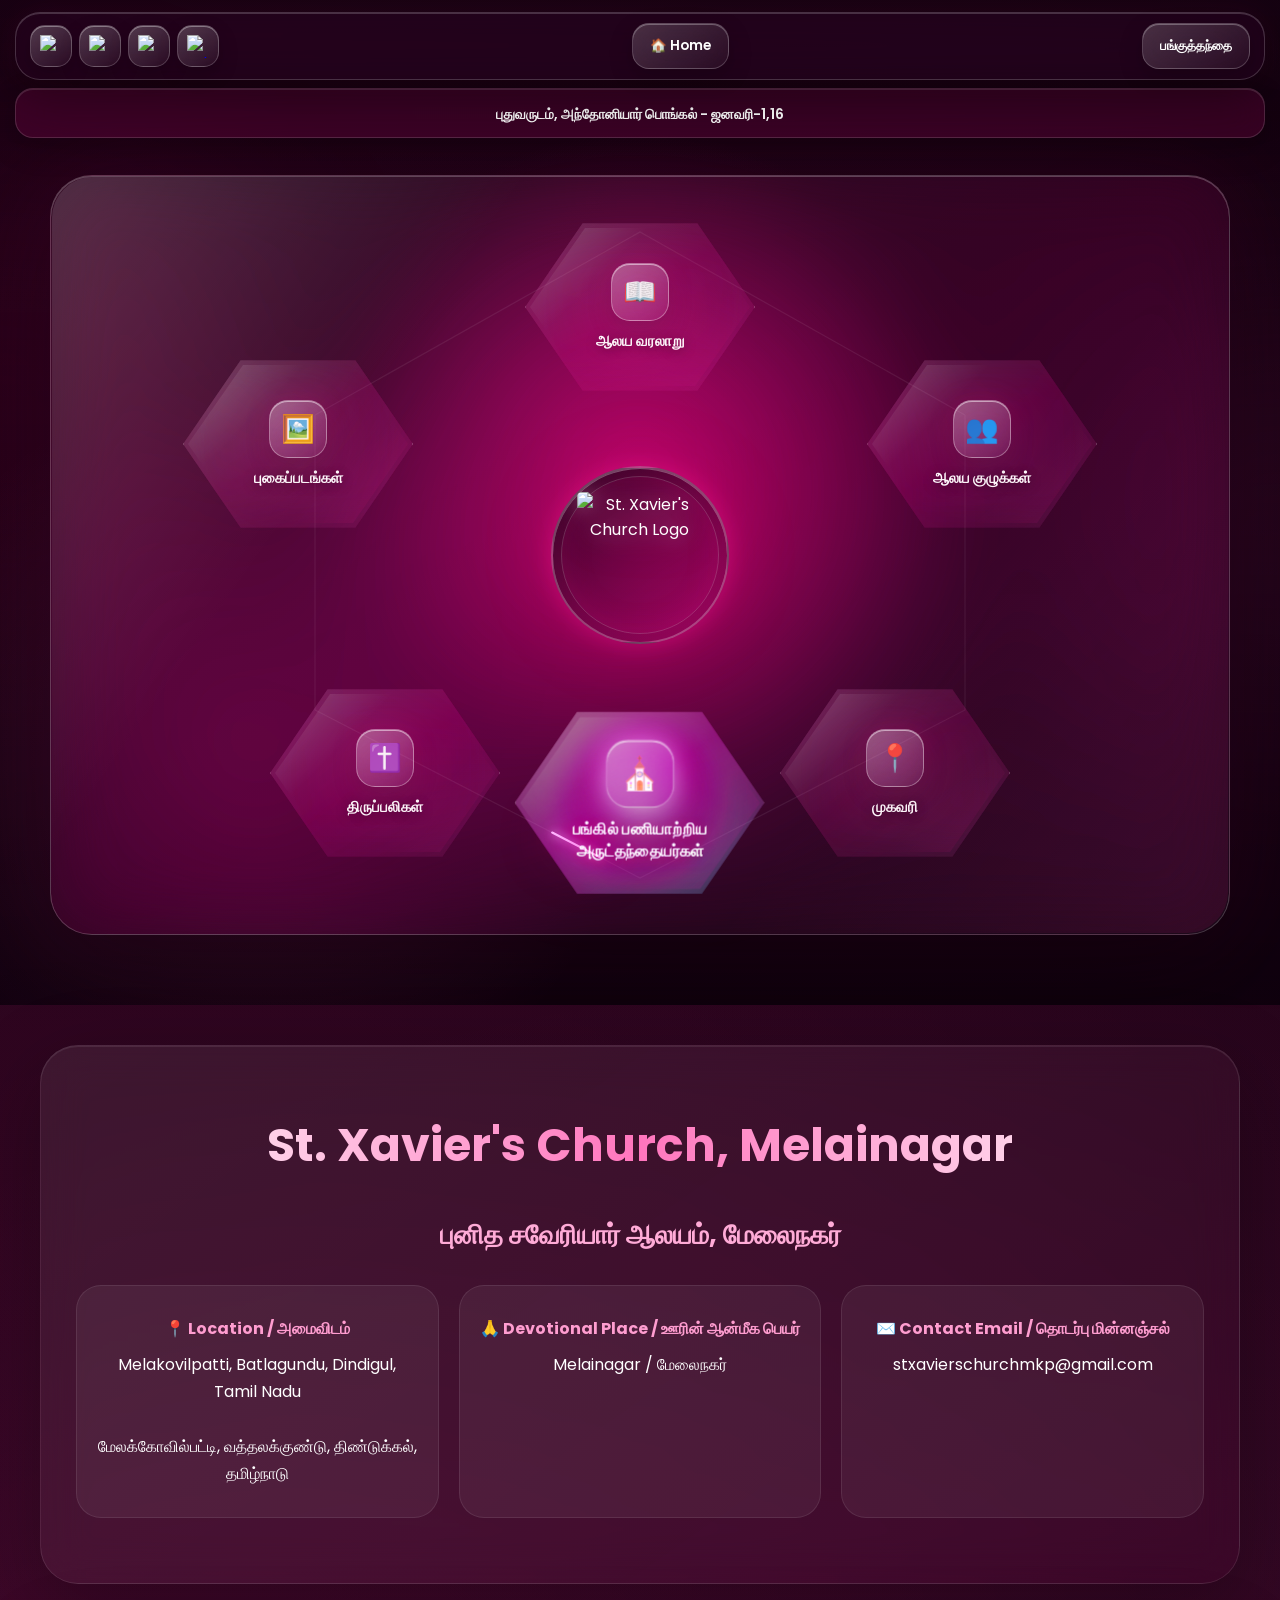
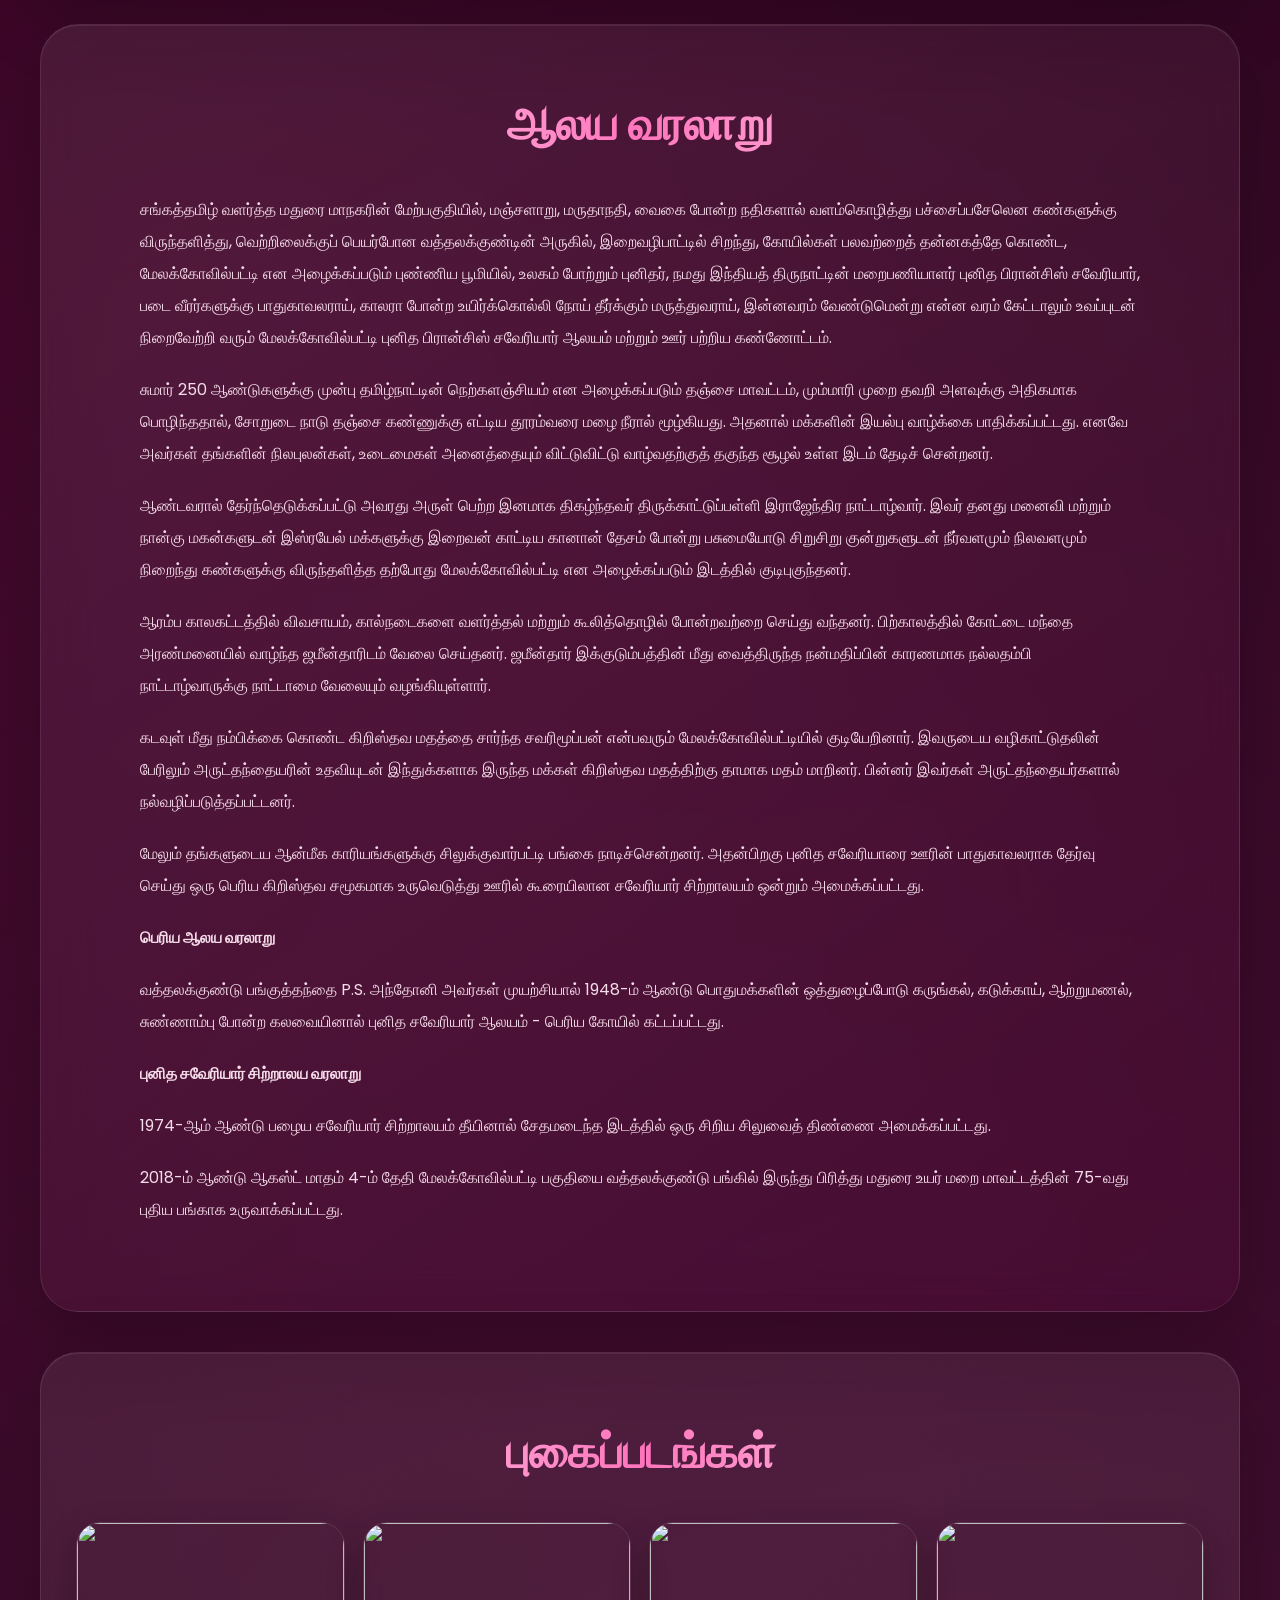
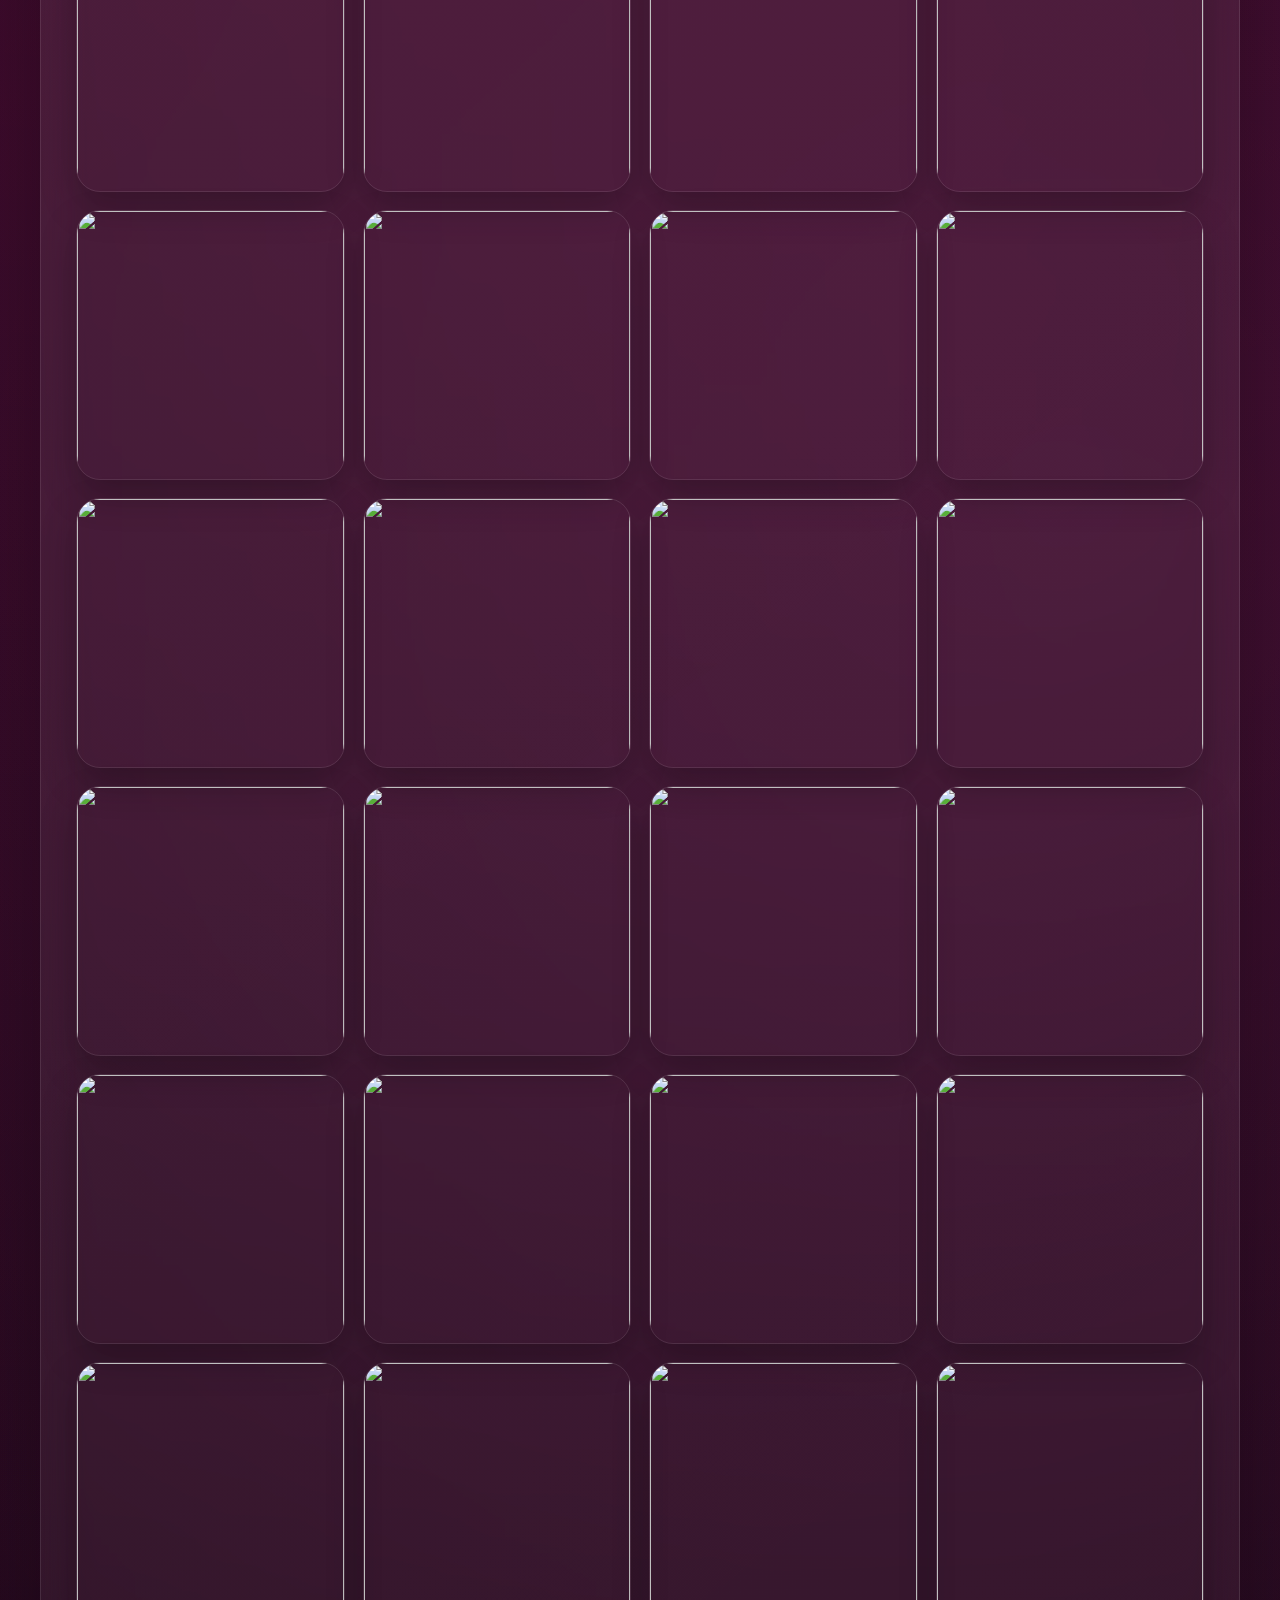
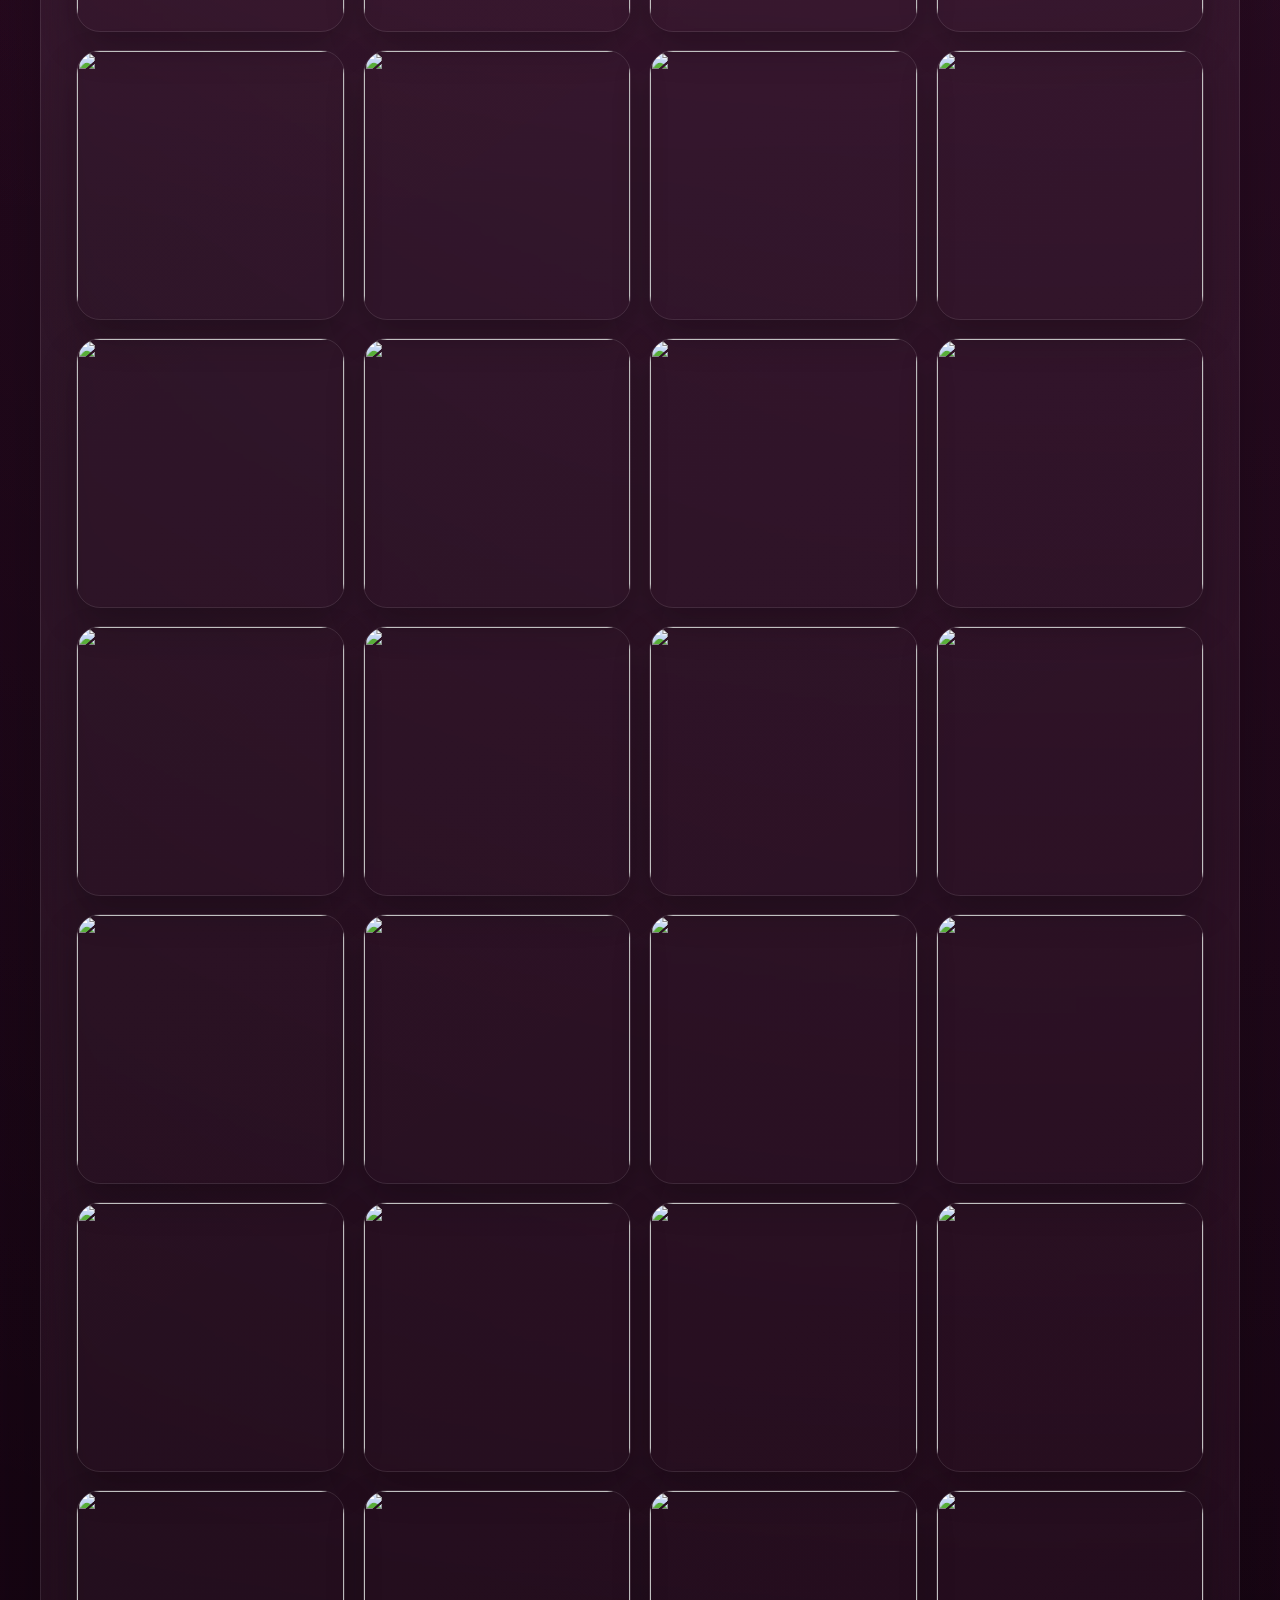
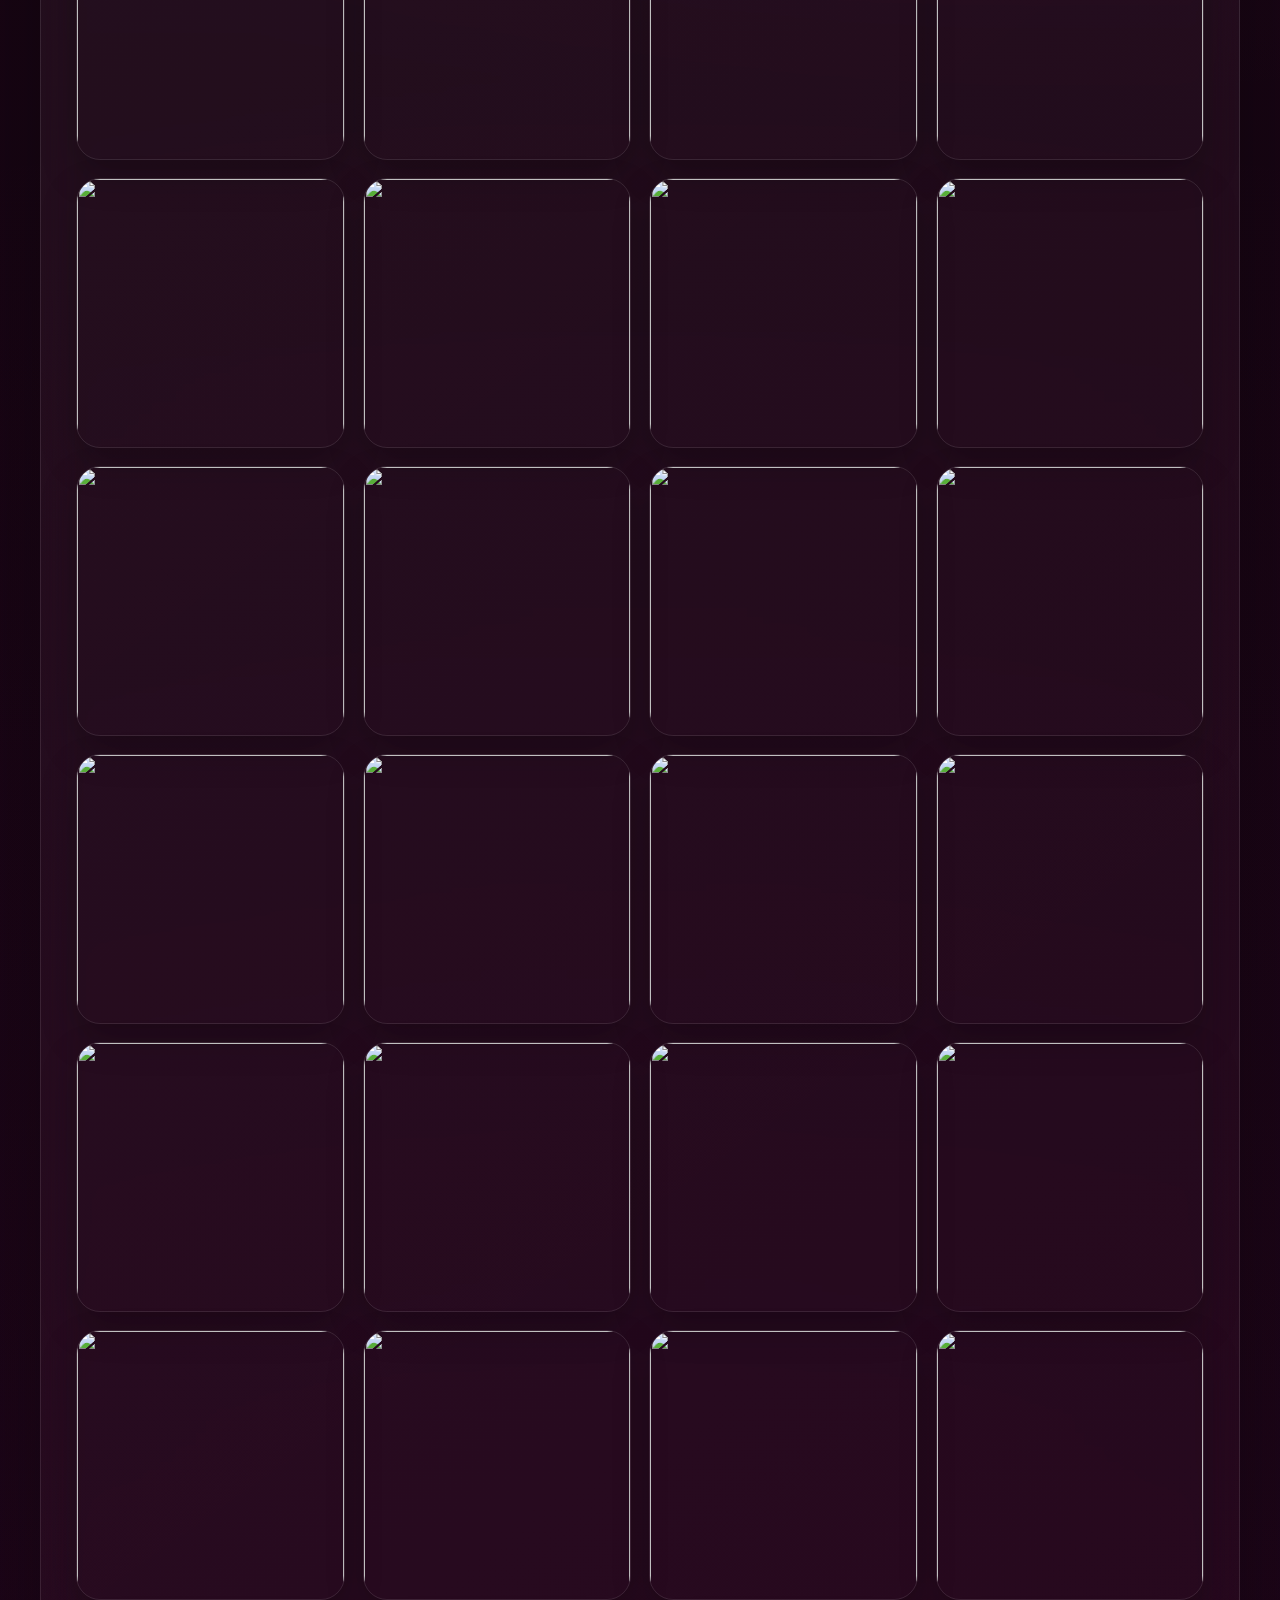
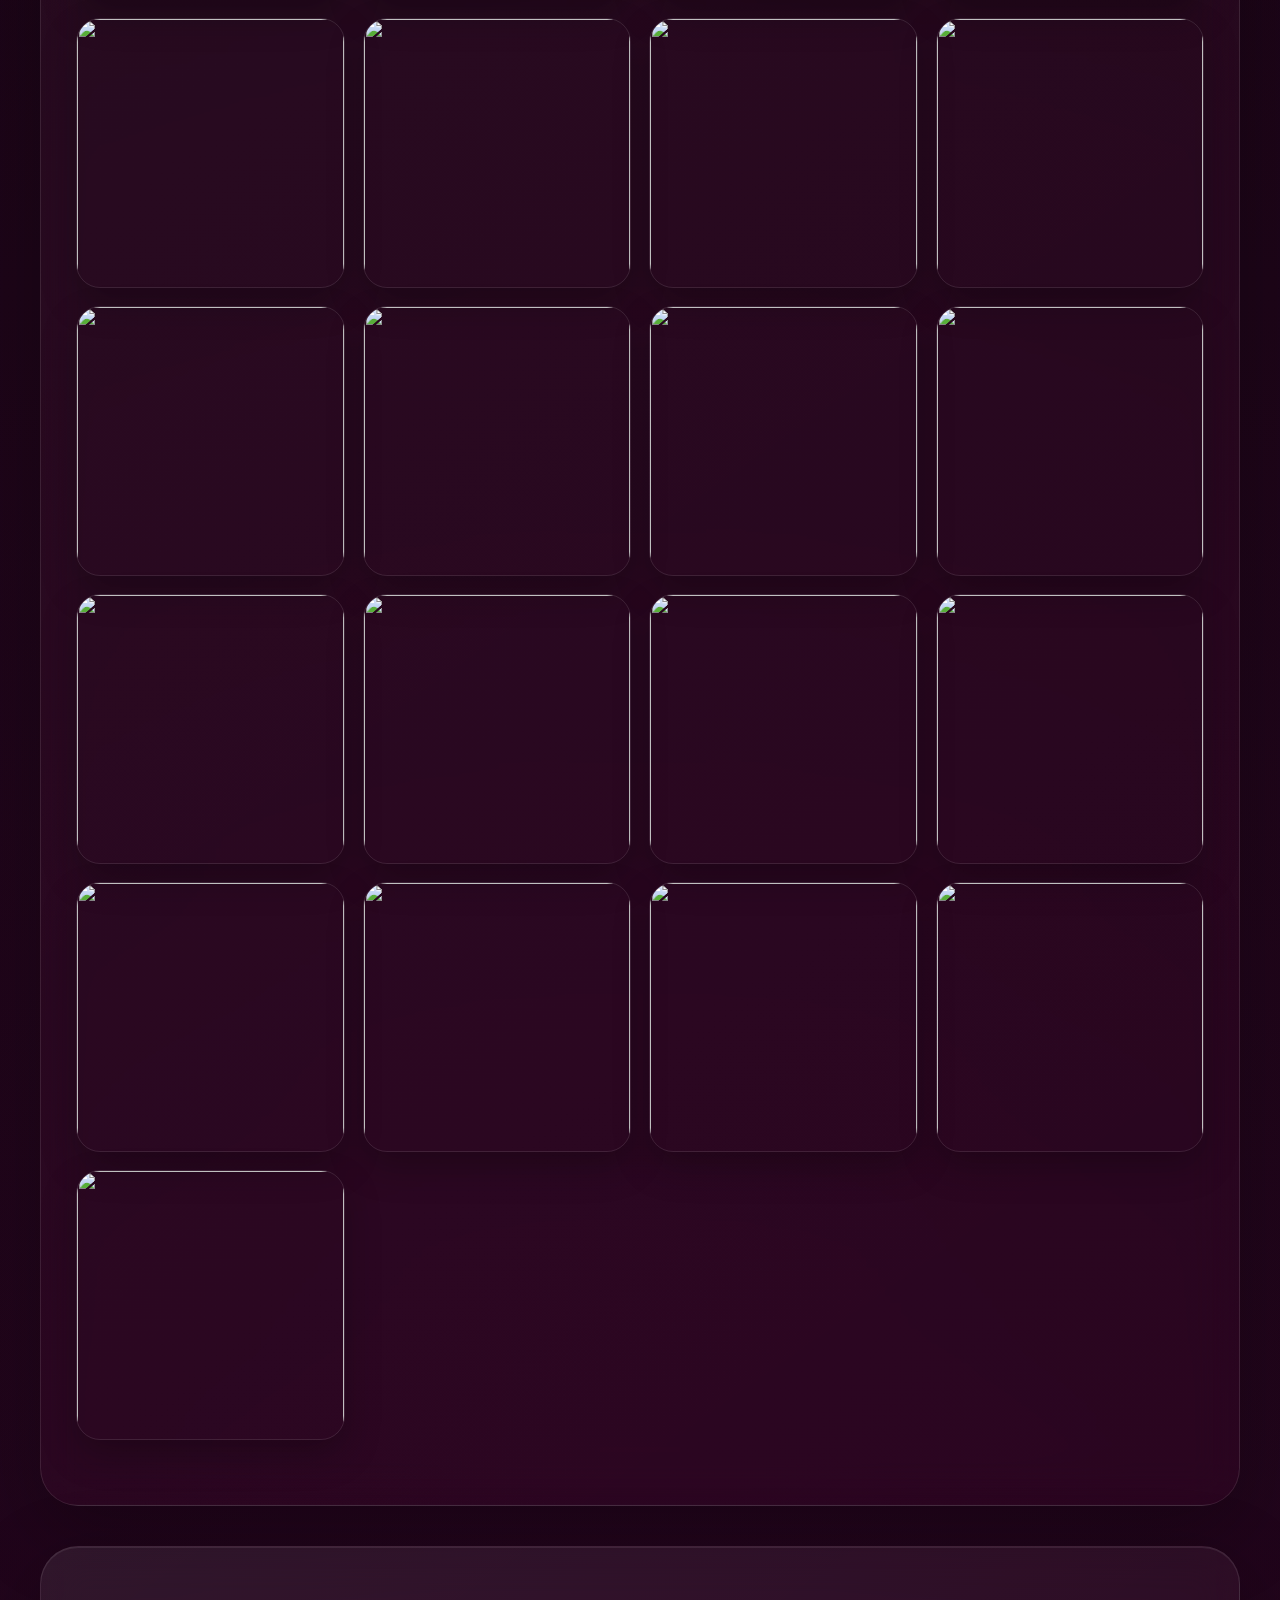
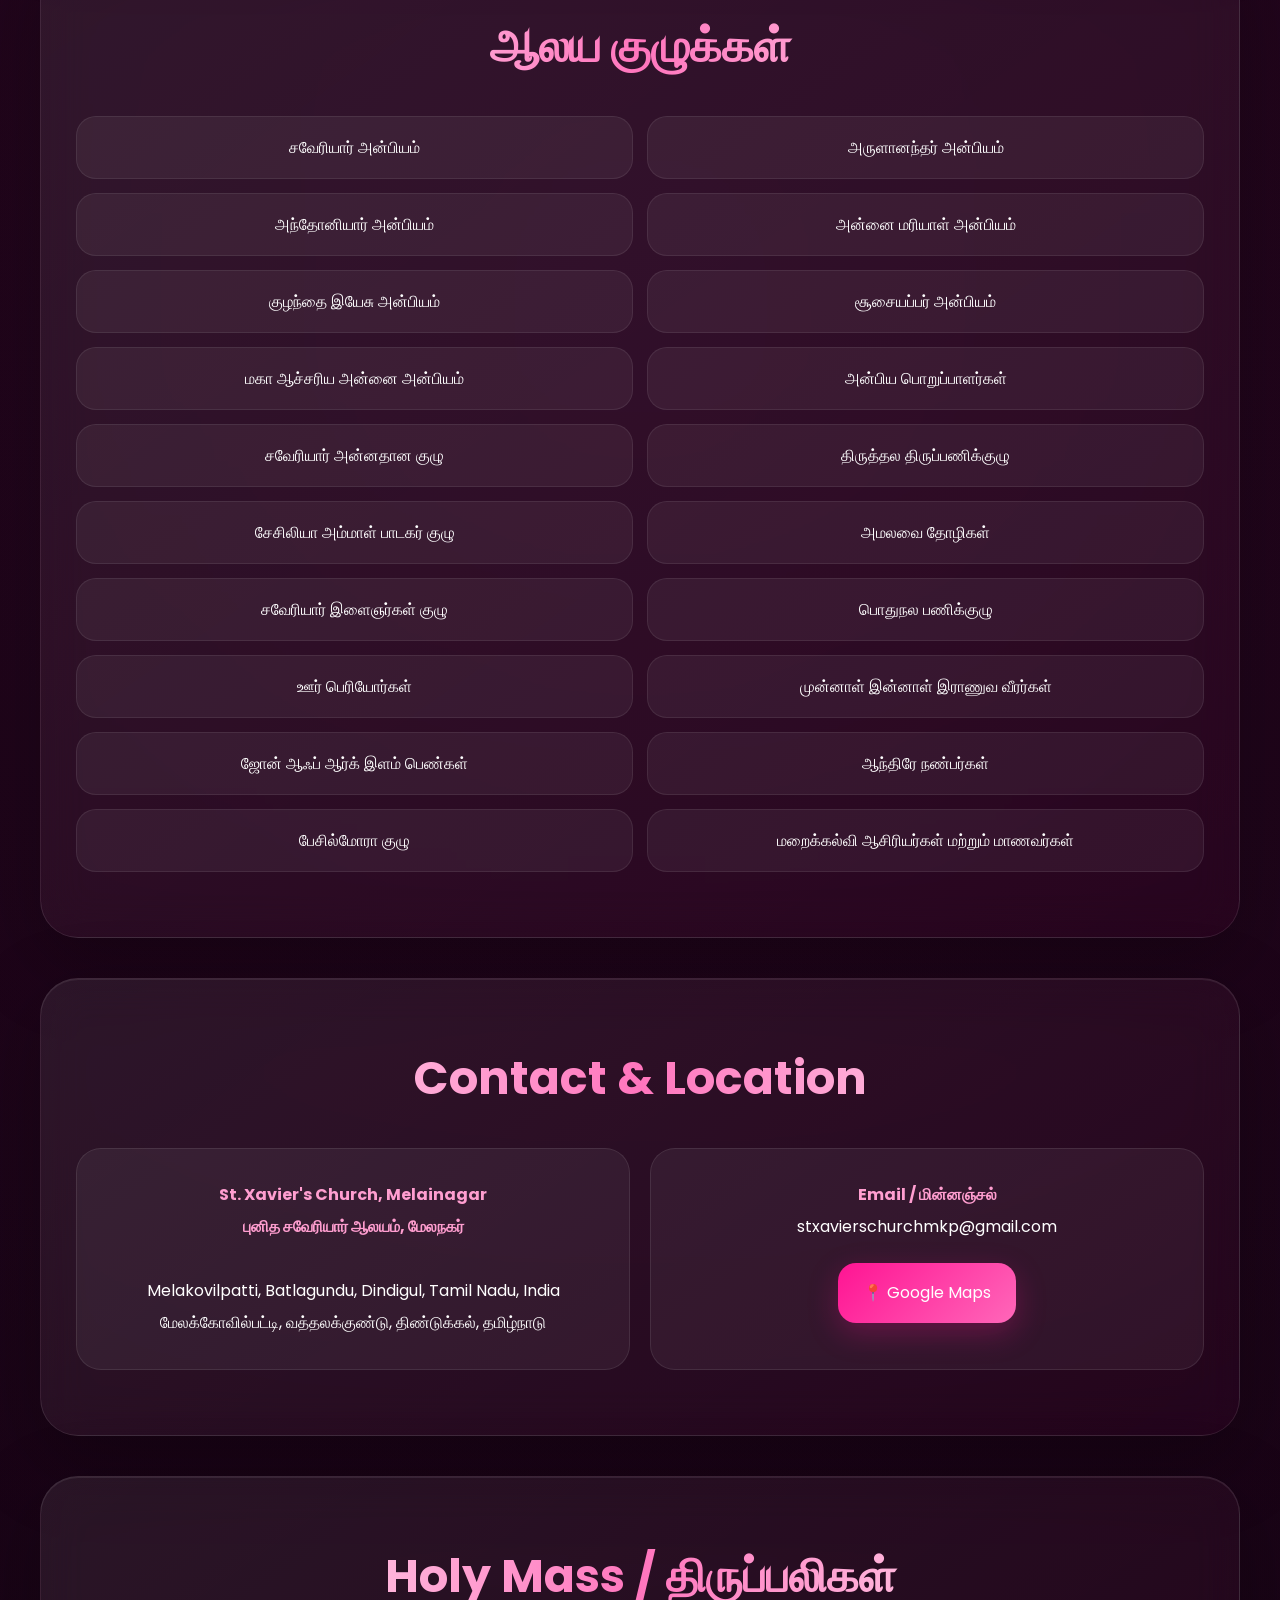
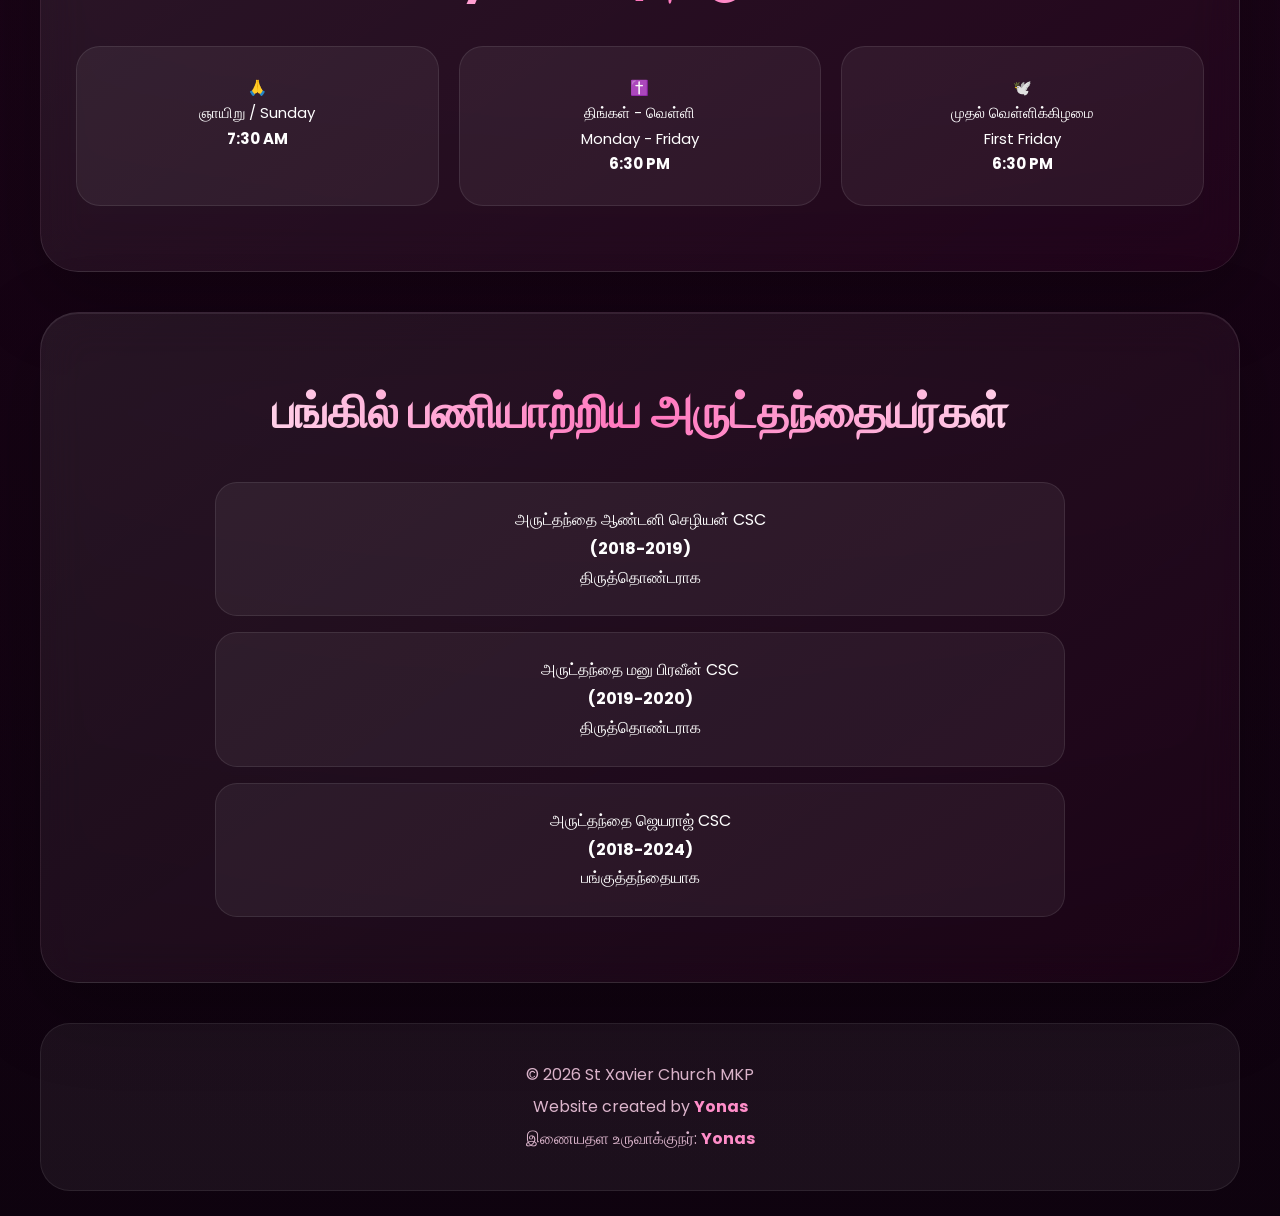
==== index.html @ 84b3d855 "Create index.html" ====
<!DOCTYPE html>
<html lang="ta">
<head>
<meta charset="UTF-8">
<meta name="viewport" content="width=device-width,initial-scale=1.0">

<title>St. Xavier's Church, Melainagar, Melakovilpatti | புனித சவேரியார் ஆலயம்</title>

<meta name="description" content="Official website of St. Xavier's Church, Melainagar, Melakovilpatti, Batlagundu, Dindigul, Tamil Nadu.">
<meta name="author" content="St. Xavier's Church MKP">

<link rel="canonical" href="https://yonasbliss-max.github.io/Stxavierchruchmkp/">

<link href="https://fonts.googleapis.com/css2?family=Poppins:wght@300;400;500;600;700;800&display=swap" rel="stylesheet">

<style>

/* =========================
   RESET
========================= */

*{
    margin:0;
    padding:0;
    box-sizing:border-box;
    -webkit-tap-highlight-color:transparent;
}

html{
    scroll-behavior:smooth;
}

body{
    font-family:'Poppins',sans-serif;
    color:#fff;
    overflow-x:hidden;

    background:
        radial-gradient(circle at 15% 15%,rgba(255,20,147,.20),transparent 30%),
        radial-gradient(circle at 85% 30%,rgba(255,80,200,.14),transparent 32%),
        radial-gradient(circle at 50% 80%,rgba(200,20,150,.12),transparent 35%),
        linear-gradient(180deg,#08020a,#170513,#08020a);
}

/* =========================
   BACKGROUND GLOW
========================= */

body::before{
    content:"";
    position:fixed;
    width:500px;
    height:500px;
    left:-250px;
    top:20%;
    border-radius:50%;
    background:rgba(255,0,128,.14);
    filter:blur(110px);
    pointer-events:none;
    z-index:-1;
}

body::after{
    content:"";
    position:fixed;
    width:500px;
    height:500px;
    right:-250px;
    bottom:10%;
    border-radius:50%;
    background:rgba(255,50,190,.12);
    filter:blur(110px);
    pointer-events:none;
    z-index:-1;
}

/* =========================
   NAVBAR
========================= */

.navbar{
    position:fixed;
    top:12px;
    left:50%;
    transform:translateX(-50%);

    width:calc(100% - 24px);
    max-width:1250px;
    min-height:64px;

    display:flex;
    align-items:center;
    justify-content:space-between;
    gap:15px;

    padding:10px 14px;

    background:rgba(35,5,30,.58);
    border:1px solid rgba(255,255,255,.18);
    border-radius:25px;

    backdrop-filter:blur(28px) saturate(180%);
    -webkit-backdrop-filter:blur(28px) saturate(180%);

    box-shadow:
        0 15px 50px rgba(0,0,0,.4),
        inset 0 1px rgba(255,255,255,.18),
        0 0 30px rgba(255,20,147,.08);

    z-index:5000;
}

.socials{
    display:flex;
    align-items:center;
    gap:7px;
}

.socials a{
    width:42px;
    height:42px;

    display:flex;
    align-items:center;
    justify-content:center;

    border-radius:15px;

    background:
        linear-gradient(
            145deg,
            rgba(255,255,255,.22),
            rgba(255,255,255,.04)
        );

    border:1px solid rgba(255,255,255,.20);

    box-shadow:
        inset 0 1px rgba(255,255,255,.35),
        0 8px 20px rgba(0,0,0,.20);

    backdrop-filter:blur(20px);
    -webkit-backdrop-filter:blur(20px);

    transition:.35s ease;
}

.socials a:hover{
    transform:translateY(-3px) scale(1.06);

    box-shadow:
        0 0 20px rgba(255,20,147,.65),
        inset 0 1px rgba(255,255,255,.45);
}

.socials img{
    width:23px;
    height:23px;
    object-fit:contain;
}

.home-btn,
.priest-arrow-btn{
    border:1px solid rgba(255,255,255,.20);
    color:#fff;
    cursor:pointer;

    font-family:inherit;
    font-weight:600;

    padding:12px 17px;
    border-radius:17px;

    background:
        linear-gradient(
            145deg,
            rgba(255,255,255,.18),
            rgba(255,255,255,.04)
        );

    backdrop-filter:blur(20px);
    -webkit-backdrop-filter:blur(20px);

    box-shadow:
        inset 0 1px rgba(255,255,255,.28),
        0 8px 25px rgba(0,0,0,.20);

    transition:.35s ease;
}

.home-btn:hover,
.priest-arrow-btn:hover{
    background:
        linear-gradient(
            135deg,
            rgba(255,20,147,.75),
            rgba(255,80,190,.55)
        );

    box-shadow:
        0 0 25px rgba(255,20,147,.65),
        inset 0 1px rgba(255,255,255,.45);
}

.priest-dropdown{
    position:relative;
}

.priest-info{
    display:none;

    position:absolute;
    top:58px;
    right:0;

    width:270px;
    padding:20px;

    text-align:center;

    background:rgba(30,4,25,.80);
    border:1px solid rgba(255,255,255,.18);
    border-radius:22px;

    backdrop-filter:blur(28px);
    -webkit-backdrop-filter:blur(28px);

    box-shadow:
        0 20px 60px rgba(0,0,0,.5),
        0 0 30px rgba(255,20,147,.18);

    animation:drop .3s ease;
}

.priest-info.show{
    display:block;
}

.church-name{
    margin:5px 0;
    font-size:14px;
}

.church-location{
    color:#ff8acb;
    font-size:13px;
}

@keyframes drop{
    from{
        opacity:0;
        transform:translateY(-10px) scale(.95);
    }

    to{
        opacity:1;
        transform:translateY(0) scale(1);
    }
}

/* =========================
   EVENT BAR
========================= */

.event-bar{
    position:fixed;
    top:88px;
    left:50%;
    transform:translateX(-50%);

    width:calc(100% - 24px);
    max-width:1250px;
    height:50px;

    overflow:hidden;

    background:rgba(255,20,147,.14);

    border:1px solid rgba(255,255,255,.14);
    border-radius:18px;

    backdrop-filter:blur(22px);
    -webkit-backdrop-filter:blur(22px);

    box-shadow:
        inset 0 1px rgba(255,255,255,.15),
        0 10px 30px rgba(0,0,0,.18);

    z-index:4000;
}

.event-track{
    width:100%;
    display:flex;
    flex-direction:column;
    text-align:center;

    animation:eventScroll 45s linear infinite;
}

.event-item{
    height:50px;
    min-height:50px;

    display:flex;
    align-items:center;
    justify-content:center;

    padding:0 15px;

    white-space:nowrap;

    font-size:14px;
    font-weight:600;
}

@keyframes eventScroll{
    0%{
        transform:translateY(0);
    }

    100%{
        transform:translateY(-50%);
    }
}

/* =========================================================
   HERO
   VIDEO STYLE + LIQUID GLASS + NEON ROSE
========================================================= */

.hero{
    min-height:100vh;

    padding:175px 16px 70px;

    display:flex;
    justify-content:center;
    align-items:center;

    text-align:center;

    position:relative;
    overflow:hidden;

    background:
        radial-gradient(
            circle at 50% 45%,
            rgba(255,20,147,.28),
            transparent 38%
        ),

        radial-gradient(
            circle at 20% 75%,
            rgba(255,70,180,.16),
            transparent 30%
        ),

        linear-gradient(
            180deg,
            rgba(10,0,10,.15),
            rgba(8,0,10,.75)
        ),

        url('menu3.png') center/cover no-repeat;
}

.hero::before{
    content:"";

    position:absolute;

    width:750px;
    height:750px;

    border-radius:50%;

    background:
        radial-gradient(
            circle,
            rgba(255,20,147,.24),
            rgba(255,50,190,.08) 45%,
            transparent 70%
        );

    filter:blur(35px);

    pointer-events:none;
}

.hero-card{
    width:min(1180px,100%);
    min-height:760px;

    padding:28px 20px;

    border-radius:42px;

    background:
        linear-gradient(
            145deg,
            rgba(255,255,255,.055),
            rgba(255,20,147,.09),
            rgba(255,255,255,.035)
        );

    border:1px solid rgba(255,255,255,.20);

    backdrop-filter:blur(35px) saturate(180%);
    -webkit-backdrop-filter:blur(35px) saturate(180%);

    box-shadow:
        0 35px 120px rgba(0,0,0,.50),
        inset 0 1px rgba(255,255,255,.24),
        0 0 100px rgba(255,20,147,.12);

    position:relative;
    z-index:2;

    display:flex;
    align-items:center;
    justify-content:center;
}

.hero-card::before{
    content:"";

    position:absolute;
    inset:1px;

    border-radius:41px;

    pointer-events:none;

    background:
        linear-gradient(
            125deg,
            rgba(255,255,255,.13),
            transparent 28%,
            transparent 70%,
            rgba(255,20,147,.10)
        );
}

/* =========================
   RADIAL SYSTEM
========================= */

.hero-radial{
    position:relative;

    width:min(930px,100%);
    height:690px;

    isolation:isolate;
}

/* =========================
   CONTINUOUS LIGHT PATH
========================= */

.hero-orbit{
    position:absolute;
    inset:0;

    width:100%;
    height:100%;

    pointer-events:none;

    overflow:visible;

    z-index:1;
}

.hero-orbit .orbit-base{
    fill:none;

    stroke:rgba(255,255,255,.07);

    stroke-width:1.2;
}

.hero-orbit .orbit-light{
    fill:none;

    stroke:#fff;

    stroke-width:2.2;

    stroke-linecap:round;

    stroke-dasharray:55 1200;

    filter:
        drop-shadow(0 0 4px #fff)
        drop-shadow(0 0 10px rgba(255,20,147,1))
        drop-shadow(0 0 25px rgba(255,20,147,.75));
}

/* =========================
   HEXAGON CARDS
========================= */

.hero-node{
    position:absolute;

    width:230px;
    height:178px;

    padding:20px 18px;

    border:1px solid rgba(255,255,255,.24);

    color:#fff;

    font-family:inherit;

    cursor:pointer;

    display:flex;
    flex-direction:column;
    align-items:center;
    justify-content:center;

    gap:10px;

    background:
        linear-gradient(
            145deg,
            rgba(255,255,255,.15),
            rgba(255,20,147,.11) 48%,
            rgba(255,255,255,.045)
        );

    clip-path:
        polygon(
            25% 3%,
            75% 3%,
            100% 50%,
            75% 97%,
            25% 97%,
            0 50%
        );

    -webkit-clip-path:
        polygon(
            25% 3%,
            75% 3%,
            100% 50%,
            75% 97%,
            25% 97%,
            0 50%
        );

    backdrop-filter:blur(25px) saturate(180%);
    -webkit-backdrop-filter:blur(25px) saturate(180%);

    box-shadow:
        inset 0 1px rgba(255,255,255,.32),
        0 18px 42px rgba(0,0,0,.28);

    transition:
        transform .45s cubic-bezier(.2,.8,.2,1),
        filter .45s ease,
        box-shadow .45s ease,
        background .45s ease;

    z-index:4;

    isolation:isolate;

    overflow:hidden;
}

.hero-node::before{
    content:"";

    position:absolute;

    inset:4px;

    clip-path:inherit;

    -webkit-clip-path:inherit;

    background:
        linear-gradient(
            135deg,
            rgba(255,255,255,.18),
            transparent 32%,
            transparent 68%,
            rgba(255,20,147,.15)
        );

    pointer-events:none;

    z-index:-1;
}

.hero-node::after{
    content:"";

    position:absolute;

    width:160px;
    height:160px;

    left:50%;
    top:50%;

    transform:translate(-50%,-50%);

    border-radius:50%;

    background:
        radial-gradient(
            circle,
            rgba(255,255,255,.08),
            rgba(255,20,147,.06) 38%,
            transparent 70%
        );

    filter:blur(16px);

    pointer-events:none;
}

.hero-node:hover{
    transform:translateY(-4px) scale(1.025);
}

/* ACTIVE CARD */

.hero-node.active{
    transform:scale(1.09);

    background:
        linear-gradient(
            145deg,
            rgba(255,255,255,.30),
            rgba(255,20,147,.22) 46%,
            rgba(80,220,255,.17)
        );

    box-shadow:
        0 0 18px rgba(255,255,255,.55),
        0 0 45px rgba(255,20,147,.80),
        0 0 95px rgba(255,20,147,.34),
        inset 0 1px rgba(255,255,255,.65);

    filter:
        saturate(1.5)
        brightness(1.20);
}

.hero-node.active::after{
    width:250px;
    height:250px;

    background:
        radial-gradient(
            circle,
            rgba(255,255,255,.28),
            rgba(255,20,147,.22) 32%,
            rgba(95,220,255,.11) 48%,
            transparent 70%
        );

    filter:blur(10px);
}

/* =========================
   LIQUID GLASS ICON
========================= */

.hero-node .glass-icon{
    width:58px;
    height:58px;

    display:flex;
    align-items:center;
    justify-content:center;

    border-radius:19px;

    font-size:27px;

    background:
        linear-gradient(
            145deg,
            rgba(255,255,255,.30),
            rgba(255,255,255,.05)
        );

    border:1px solid rgba(255,255,255,.34);

    box-shadow:
        inset 0 1px rgba(255,255,255,.52),
        0 8px 25px rgba(0,0,0,.20),
        0 0 25px rgba(255,20,147,.18);

    backdrop-filter:blur(20px) saturate(190%);
    -webkit-backdrop-filter:blur(20px) saturate(190%);

    transition:.4s ease;
}

.hero-node.active .glass-icon{
    background:
        linear-gradient(
            145deg,
            rgba(255,255,255,.45),
            rgba(255,20,147,.23)
        );

    box-shadow:
        inset 0 1px rgba(255,255,255,.70),
        0 0 22px rgba(255,255,255,.45),
        0 0 38px rgba(255,20,147,.60);

    transform:translateY(-2px) scale(1.08);
}

.hero-node .label{
    font-size:15px;
    font-weight:650;
    line-height:1.35;

    text-shadow:
        0 2px 12px rgba(0,0,0,.40);
}

/* =========================
   NODE POSITIONS
========================= */

.node-top{
    top:8px;
    left:50%;
    transform:translateX(-50%);
}

.node-upper-right{
    top:145px;
    right:8px;
}

.node-lower-right{
    bottom:38px;
    right:95px;
}

.node-bottom{
    bottom:8px;
    left:50%;
    transform:translateX(-50%);
}

.node-lower-left{
    bottom:38px;
    left:95px;
}

.node-upper-left{
    top:145px;
    left:8px;
}

.node-top.active,
.node-bottom.active{
    transform:
        translateX(-50%)
        scale(1.09);
}

.hero-node:focus-visible{
    outline:2px solid rgba(255,255,255,.9);
    outline-offset:5px;
}

/* =========================
   CENTER LOGO
========================= */

.hero-center-logo{
    position:absolute;

    left:50%;
    top:50%;

    transform:translate(-50%,-50%);

    width:178px;
    height:178px;

    z-index:8;

    border-radius:50%;

    display:flex;
    align-items:center;
    justify-content:center;

    background:
        linear-gradient(
            145deg,
            rgba(20,5,20,.82),
            rgba(255,20,147,.15)
        );

    border:2px solid rgba(255,255,255,.25);

    box-shadow:
        inset 0 1px rgba(255,255,255,.30),
        0 0 25px rgba(255,20,147,.40),
        0 0 70px rgba(255,20,147,.22);

    backdrop-filter:blur(25px) saturate(180%);
    -webkit-backdrop-filter:blur(25px) saturate(180%);

    overflow:hidden;
}

.hero-center-logo::before{
    content:"";

    position:absolute;

    inset:8px;

    border-radius:50%;

    border:1px solid rgba(255,255,255,.16);

    box-shadow:
        inset 0 0 30px rgba(255,20,147,.16);
}

.hero-center-logo img{
    width:72%;
    height:72%;

    object-fit:contain;

    position:relative;
    z-index:2;

    filter:
        drop-shadow(0 0 10px rgba(255,255,255,.35))
        drop-shadow(0 0 22px rgba(255,20,147,.35));
}

/* =========================
   HERO RESPONSIVE
========================= */

@media(max-width:850px){

    .hero{
        padding:145px 10px 50px;
    }

    .hero-card{
        min-height:720px;
        border-radius:32px;
        padding:20px 8px;
    }

    .hero-radial{
        height:650px;
        transform:scale(.84);
        transform-origin:center;
    }

}

@media(max-width:650px){

    .navbar{
        top:8px;

        width:calc(100% - 14px);

        min-height:57px;

        padding:7px 8px;

        border-radius:20px;
    }

    .socials{
        gap:4px;
    }

    .socials a{
        width:36px;
        height:36px;
        border-radius:12px;
    }

    .socials img{
        width:19px;
        height:19px;
    }

    .home-btn,
    .priest-arrow-btn{
        padding:9px 10px;
        font-size:11px;
        border-radius:13px;
    }

    .event-bar{
        top:73px;
        width:calc(100% - 14px);
        height:43px;
        border-radius:15px;
    }

    .event-item{
        height:43px;
        min-height:43px;
        font-size:11px;
    }

    .hero{
        padding:130px 7px 40px;
    }

    .hero-card{
        min-height:650px;
        border-radius:28px;
        overflow:hidden;
    }

    .hero-radial{
        width:620px;
        height:610px;
        transform:scale(.70);
    }

    .hero-node{
        width:220px;
        height:170px;
    }

    .hero-center-logo{
        width:165px;
        height:165px;
    }
}

@media(max-width:430px){

    .hero-card{
        min-height:610px;
    }

    .hero-radial{
        transform:scale(.61);
    }
}

/* =====================================================
   SECTIONS
===================================================== */

.section{
    width:min(1200px,calc(100% - 30px));

    margin:40px auto;

    padding:65px 35px;

    text-align:center;

    background:
        linear-gradient(
            145deg,
            rgba(255,255,255,.075),
            rgba(255,20,147,.045)
        );

    border:1px solid rgba(255,255,255,.10);

    border-radius:38px;

    backdrop-filter:blur(22px);
    -webkit-backdrop-filter:blur(22px);

    box-shadow:
        0 25px 80px rgba(0,0,0,.25),
        inset 0 1px rgba(255,255,255,.08);
}

.section h2{
    font-size:clamp(28px,4vw,46px);

    margin-bottom:35px;

    background:
        linear-gradient(
            90deg,
            #fff,
            #ff75bd,
            #fff
        );

    -webkit-background-clip:text;
    -webkit-text-fill-color:transparent;
}

.section h3{
    font-size:clamp(18px,3vw,27px);
    color:#ffabd7;
    margin-bottom:30px;
}

/* =========================
   INFO
========================= */

.info-grid{
    display:grid;
    grid-template-columns:repeat(3,1fr);
    gap:20px;
}

.info-card{
    padding:30px 20px;

    border-radius:25px;

    background:rgba(255,255,255,.055);

    border:1px solid rgba(255,255,255,.09);

    transition:.35s ease;
}

.info-card:hover{
    transform:translateY(-7px);

    background:rgba(255,20,147,.10);

    box-shadow:
        0 20px 45px rgba(255,20,147,.12);
}

.info-card strong{
    display:block;

    color:#ff9dd0;

    margin-bottom:10px;
}

.info-card p{
    line-height:1.7;
}

/* =========================
   HISTORY
========================= */

.history{
    max-width:1000px;

    margin:auto;

    line-height:2;

    font-size:16px;

    color:#f5dce9;

    text-align:left;
}

.history p{
    margin-bottom:20px;
}

/* =========================
   GALLERY
========================= */

.gallery{
    display:grid;

    grid-template-columns:repeat(4,1fr);

    gap:18px;
}

.gallery img{
    width:100%;

    height:270px;

    object-fit:cover;

    border-radius:24px;

    cursor:pointer;

    border:1px solid rgba(255,255,255,.10);

    box-shadow:
        0 15px 35px rgba(0,0,0,.25);

    transition:.4s ease;
}

.gallery img:hover{
    transform:scale(1.04);

    box-shadow:
        0 20px 50px rgba(255,20,147,.20);
}

/* =========================
   GROUPS
========================= */

.group ul{
    list-style:none;

    display:grid;

    grid-template-columns:repeat(2,1fr);

    gap:14px;
}

.group li{
    padding:18px 20px;

    border-radius:20px;

    background:rgba(255,255,255,.055);

    border:1px solid rgba(255,255,255,.08);

    transition:.3s ease;
}

.group li:hover{
    transform:translateY(-4px);

    background:rgba(255,20,147,.12);

    border-color:rgba(255,105,180,.3);
}

/* =========================
   CONTACT
========================= */

.contact-grid{
    display:grid;

    grid-template-columns:repeat(2,1fr);

    gap:20px;
}

.contact-card{
    padding:30px;

    border-radius:25px;

    background:rgba(255,255,255,.055);

    border:1px solid rgba(255,255,255,.09);

    line-height:2;
}

.contact-card strong{
    color:#ff9ed0;
}

.map-btn{
    display:inline-flex;

    margin-top:20px;

    padding:14px 25px;

    border-radius:18px;

    color:white;

    text-decoration:none;

    background:
        linear-gradient(
            135deg,
            #ff1493,
            #ff67b9
        );

    box-shadow:
        0 10px 30px rgba(255,20,147,.25);

    transition:.3s ease;
}

.map-btn:hover{
    transform:translateY(-3px);
}

/* =========================
   MASS
========================= */

.mass-list{
    display:grid;

    grid-template-columns:repeat(3,1fr);

    gap:20px;

    list-style:none;
}

.mass-list li{
    padding:28px 18px;

    border-radius:24px;

    background:rgba(255,255,255,.055);

    border:1px solid rgba(255,255,255,.09);

    font-size:15px;

    line-height:1.7;

    transition:.3s ease;
}

.mass-list li:hover{
    transform:translateY(-6px);

    background:rgba(255,20,147,.11);
}

/* =========================
   PRIESTS
========================= */

.priest-list{
    list-style:none;

    display:grid;

    gap:16px;

    max-width:850px;

    margin:auto;
}

.priest-list li{
    padding:23px;

    border-radius:22px;

    background:rgba(255,255,255,.055);

    border:1px solid rgba(255,255,255,.09);

    line-height:1.8;
}

/* =========================
   POPUP
========================= */

#popup{
    display:none;

    position:fixed;

    inset:0;

    width:100%;
    height:100%;

    background:rgba(5,0,5,.94);

    backdrop-filter:blur(25px);

    -webkit-backdrop-filter:blur(25px);

    z-index:99999;

    align-items:center;
    justify-content:center;

    padding:30px;
}

#popup img{
    max-width:92%;
    max-height:88%;

    border-radius:25px;

    object-fit:contain;

    box-shadow:
        0 30px 100px rgba(0,0,0,.8);
}

.close{
    position:absolute;

    top:25px;
    right:30px;

    width:48px;
    height:48px;

    display:flex;

    align-items:center;
    justify-content:center;

    border-radius:50%;

    background:rgba(255,255,255,.10);

    border:1px solid rgba(255,255,255,.15);

    font-size:20px;

    cursor:pointer;

    transition:.3s ease;
}

.close:hover{
    background:#ff1493;
    transform:rotate(90deg);
}

/* =========================
   FOOTER
========================= */

.footer{
    width:min(1200px,calc(100% - 30px));

    margin:40px auto 25px;

    padding:35px 20px;

    text-align:center;

    border-radius:30px;

    background:rgba(255,255,255,.055);

    border:1px solid rgba(255,255,255,.08);

    color:#dcb5cc;

    line-height:2;
}

.footer strong{
    color:#ff8dc9;
}

/* =========================
   OTHER MOBILE
========================= */

@media(max-width:900px){

    .info-grid,
    .mass-list{
        grid-template-columns:1fr 1fr;
    }

    .gallery{
        grid-template-columns:repeat(3,1fr);
    }
}

@media(max-width:650px){

    .section{
        width:calc(100% - 18px);

        padding:45px 16px;

        margin:20px auto;

        border-radius:28px;
    }

    .info-grid,
    .contact-grid,
    .mass-list{
        grid-template-columns:1fr;
    }

    .history{
        font-size:14px;
        line-height:1.9;
    }

    .gallery{
        grid-template-columns:repeat(2,1fr);
        gap:10px;
    }

    .gallery img{
        height:190px;
        border-radius:18px;
    }

    .group ul{
        grid-template-columns:1fr;
        gap:10px;
    }

    .group li{
        padding:16px;
        font-size:13px;
    }

    .contact-card,
    .info-card,
    .mass-list li{
        padding:23px 17px;
    }

    .priest-info{
        position:fixed;

        top:75px;
        right:10px;

        width:260px;
    }

    #popup{
        padding:15px;
    }

    #popup img{
        max-width:96%;
        max-height:82%;
        border-radius:18px;
    }

    .close{
        top:15px;
        right:15px;

        width:43px;
        height:43px;
    }
}

/* NO BOTTOM NAV */

.bottom-nav,
.mobile-nav,
.bottom-navigation,
nav.bottom{
    display:none!important;
}

</style>
</head>

<body>

<!-- =====================================================
     NAVBAR
===================================================== -->

<div class="navbar">

    <div class="socials">

        <a href="https://youtube.com/@st.xavierschurchmkp" target="_blank">
            <img
                src="https://cdn-icons-png.flaticon.com/512/1384/1384060.png"
                alt="YouTube">
        </a>

        <a href="https://www.instagram.com/st_xaviers_church_mkp" target="_blank">
            <img
                src="https://cdn-icons-png.flaticon.com/512/2111/2111463.png"
                alt="Instagram">
        </a>

        <a href="https://maps.app.goo.gl/NdeRW1CRcMsw4L3H9" target="_blank">
            <img
                src="https://cdn-icons-png.flaticon.com/512/684/684908.png"
                alt="Google Maps">
        </a>

        <a href="https://whatsapp.com/channel/0029VbCi5BW0AgWK4K3ulF1k" target="_blank">
            <img
                src="https://upload.wikimedia.org/wikipedia/commons/6/6b/WhatsApp.svg"
                alt="WhatsApp">
        </a>

    </div>

    <button
        class="home-btn"
        onclick="scrollToSection('home')">
        🏠 Home
    </button>

    <div class="priest-dropdown">

        <button
            class="priest-arrow-btn"
            onclick="togglePriestInfo(event)">
            பங்குத்தந்தை
        </button>

        <div
            class="priest-info"
            id="priestInfo">

            <div class="church-name">
                stxavierschurchmkp@gmail.com
            </div>

            <div class="church-name">
                புனித சவேரியார் ஆலயம்
            </div>

            <div class="church-name">
                மேலகோவில்பட்டி பங்கு
            </div>

            <div class="church-location">
                வத்தலக்குண்டு.
            </div>

        </div>

    </div>

</div>


<!-- =====================================================
     EVENT BAR
===================================================== -->

<div class="event-bar">

    <div class="event-track">

        <div class="event-item">
            புதுவருடம், அந்தோனியார் பொங்கல் - ஜனவரி-1,16
        </div>

        <div class="event-item">
            சவேரியார் அருளிக்கம் நாள் - மார்ச்-1
        </div>

        <div class="event-item">
            மாதா நவநாள் திருவிழா - மே 31
        </div>

        <div class="event-item">
            இரக்கத்தின் ஆண்டவர் மாதம் - ஜுன்
        </div>

        <div class="event-item">
            பங்கு உதயமான மாதம் - ஆகஸ்ட் 4
        </div>

        <div class="event-item">
            மாதா பிறந்தநாள் - செப்டம்பர் 8
        </div>

        <div class="event-item">
            ஜெபமாலை மாதம் - அக்டோபர்
        </div>

        <div class="event-item">
            புனித சவேரியார் கொடியேற்றம் - நவம்பர் 25
        </div>

        <div class="event-item">
            அன்னதானப் பெருவிழா, கிறிஸ்மஸ் பெருவிழா - டிசம்பர்-3,25
        </div>

        <div class="event-item">
            புதுவருடம், அந்தோனியார் பொங்கல் - ஜனவரி-1,16
        </div>

        <div class="event-item">
            சவேரியார் அருளிக்கம் நாள் - மார்ச்-1
        </div>

        <div class="event-item">
            மாதா நவநாள் திருவிழா - மே 31
        </div>

        <div class="event-item">
            இரக்கத்தின் ஆண்டவர் மாதம் - ஜுன்
        </div>

        <div class="event-item">
            பங்கு உதயமான மாதம் - ஆகஸ்ட் 4
        </div>

        <div class="event-item">
            மாதா பிறந்தநாள் - செப்டம்பர் 8
        </div>

        <div class="event-item">
            ஜெபமாலை மாதம் - அக்டோபர்
        </div>

        <div class="event-item">
            புனித சவேரியார் கொடியேற்றம் - நவம்பர் 25
        </div>

        <div class="event-item">
            அன்னதானப் பெருவிழா, கிறிஸ்மஸ் பெருவிழா - டிசம்பர்-3,25
        </div>

    </div>

</div>


<!-- =====================================================
     HERO
===================================================== -->

<section
    id="home"
    class="hero">

    <div class="hero-card">

        <div class="hero-radial">

            <!-- CONTINUOUS LIGHT PATH -->

            <svg
                class="hero-orbit"
                viewBox="0 0 930 690"
                preserveAspectRatio="none">

                <path
                    class="orbit-base"
                    d="
                    M465 22
                    L790 205
                    L790 500
                    L465 668
                    L140 500
                    L140 205
                    Z
                    "/>

                <path
                    id="orbitLight"
                    class="orbit-light"
                    d="
                    M465 22
                    L790 205
                    L790 500
                    L465 668
                    L140 500
                    L140 205
                    Z
                    "/>

            </svg>


            <!-- =====================
                 TOP
            ====================== -->

            <button
                class="hero-node node-top"
                data-target="history"
                aria-label="ஆலய வரலாறு">

                <div class="glass-icon">
                    📖
                </div>

                <div class="label">
                    ஆலய வரலாறு
                </div>

            </button>


            <!-- =====================
                 UPPER RIGHT
            ====================== -->

            <button
                class="hero-node node-upper-right"
                data-target="groups"
                aria-label="ஆலய குழுக்கள்">

                <div class="glass-icon">
                    👥
                </div>

                <div class="label">
                    ஆலய குழுக்கள்
                </div>

            </button>


            <!-- =====================
                 LOWER RIGHT
            ====================== -->

            <button
                class="hero-node node-lower-right"
                data-target="contact"
                aria-label="முகவரி">

                <div class="glass-icon">
                    📍
                </div>

                <div class="label">
                    முகவரி
                </div>

            </button>


            <!-- =====================
                 BOTTOM
            ====================== -->

            <button
                class="hero-node node-bottom"
                data-target="priest"
                aria-label="பங்கில் பணியாற்றிய அருட்தந்தையர்கள்">

                <div class="glass-icon">
                    ⛪
                </div>

                <div class="label">
                    பங்கில் பணியாற்றிய<br>
                    அருட்தந்தையர்கள்
                </div>

            </button>


            <!-- =====================
                 LOWER LEFT
            ====================== -->

            <button
                class="hero-node node-lower-left"
                data-target="holy-mass"
                aria-label="திருப்பலிகள்">

                <div class="glass-icon">
                    ✝️
                </div>

                <div class="label">
                    திருப்பலிகள்
                </div>

            </button>


            <!-- =====================
                 UPPER LEFT
            ====================== -->

            <button
                class="hero-node node-upper-left"
                data-target="gallery"
                aria-label="புகைப்படங்கள்">

                <div class="glass-icon">
                    🖼️
                </div>

                <div class="label">
                    புகைப்படங்கள்
                </div>

            </button>


            <!-- =====================
                 CENTER LOGO
            ====================== -->

            <div class="hero-center-logo">

                <img
                    src="logod.png"
                    alt="St. Xavier's Church Logo">

            </div>

        </div>

    </div>

</section>


<!-- =====================================================
     CHURCH INFORMATION
===================================================== -->

<section
    id="about"
    class="section">

    <h2>
        St. Xavier's Church, Melainagar
    </h2>

    <h3>
        புனித சவேரியார் ஆலயம், மேலைநகர்
    </h3>

    <div class="info-grid">

        <div class="info-card">

            <strong>
                📍 Location / அமைவிடம்
            </strong>

            <p>
                Melakovilpatti, Batlagundu, Dindigul, Tamil Nadu
                <br><br>
                மேலக்கோவில்பட்டி, வத்தலக்குண்டு,
                திண்டுக்கல், தமிழ்நாடு
            </p>

        </div>


        <div class="info-card">

            <strong>
                🙏 Devotional Place / ஊரின் ஆன்மீக பெயர்
            </strong>

            <p>
                Melainagar / மேலைநகர்
            </p>

        </div>


        <div class="info-card">

            <strong>
                ✉️ Contact Email / தொடர்பு மின்னஞ்சல்
            </strong>

            <p>
                stxavierschurchmkp@gmail.com
            </p>

        </div>

    </div>

</section>


<!-- =====================================================
     HISTORY
===================================================== -->

<section
    id="history"
    class="section">

    <h2>
        ஆலய வரலாறு
    </h2>

    <div class="history">

        <p>
            சங்கத்தமிழ் வளர்த்த மதுரை மாநகரின் மேற்பகுதியில்,
            மஞ்சளாறு, மருதாநதி, வைகை போன்ற நதிகளால் வளம்கொழித்து
            பச்சைப்பசேலென கண்களுக்கு விருந்தளித்து, வெற்றிலைக்குப்
            பெயர்போன வத்தலக்குண்டின் அருகில், இறைவழிபாட்டில் சிறந்து,
            கோயில்கள் பலவற்றைத் தன்னகத்தே கொண்ட, மேலக்கோவில்பட்டி என
            அழைக்கப்படும் புண்ணிய பூமியில், உலகம் போற்றும் புனிதர்,
            நமது இந்தியத் திருநாட்டின் மறைபணியாளர் புனித பிரான்சிஸ்
            சவேரியார், படை வீரர்களுக்கு பாதுகாவலராய், காலரா போன்ற
            உயிர்க்கொல்லி நோய் தீர்க்கும் மருத்துவராய், இன்னவரம்
            வேண்டுமென்று என்ன வரம் கேட்டாலும் உவப்புடன் நிறைவேற்றி
            வரும் மேலக்கோவில்பட்டி புனித பிரான்சிஸ் சவேரியார் ஆலயம்
            மற்றும் ஊர் பற்றிய கண்ணோட்டம்.
        </p>

        <p>
            சுமார் 250 ஆண்டுகளுக்கு முன்பு தமிழ்நாட்டின் நெற்களஞ்சியம்
            என அழைக்கப்படும் தஞ்சை மாவட்டம், மும்மாரி முறை தவறி
            அளவுக்கு அதிகமாக பொழிந்ததால், சோறுடை நாடு தஞ்சை
            கண்ணுக்கு எட்டிய தூரம்வரை மழை நீரால் மூழ்கியது.
            அதனால் மக்களின் இயல்பு வாழ்க்கை பாதிக்கப்பட்டது.
            எனவே அவர்கள் தங்களின் நிலபுலன்கள், உடைமைகள் அனைத்தையும்
            விட்டுவிட்டு வாழ்வதற்குத் தகுந்த சூழல் உள்ள இடம் தேடிச் சென்றனர்.
        </p>

        <p>
            ஆண்டவரால் தேர்ந்தெடுக்கப்பட்டு அவரது அருள் பெற்ற இனமாக
            திகழ்ந்தவர் திருக்காட்டுப்பள்ளி இராஜேந்திர நாட்டாழ்வார்.
            இவர் தனது மனைவி மற்றும் நான்கு மகன்களுடன்
            இஸ்ரயேல் மக்களுக்கு இறைவன் காட்டிய கானான் தேசம் போன்று
            பசுமையோடு சிறுசிறு குன்றுகளுடன் நீர்வளமும் நிலவளமும்
            நிறைந்து கண்களுக்கு விருந்தளித்த தற்போது மேலக்கோவில்பட்டி
            என அழைக்கப்படும் இடத்தில் குடிபுகுந்தனர்.
        </p>

        <p>
            ஆரம்ப காலகட்டத்தில் விவசாயம், கால்நடைகளை வளர்த்தல்
            மற்றும் கூலித்தொழில் போன்றவற்றை செய்து வந்தனர்.
            பிற்காலத்தில் கோட்டை மந்தை அரண்மனையில் வாழ்ந்த
            ஜமீன்தாரிடம் வேலை செய்தனர். ஜமீன்தார் இக்குடும்பத்தின் மீது
            வைத்திருந்த நன்மதிப்பின் காரணமாக நல்லதம்பி நாட்டாழ்வாருக்கு
            நாட்டாமை வேலையும் வழங்கியுள்ளார்.
        </p>

        <p>
            கடவுள் மீது நம்பிக்கை கொண்ட கிறிஸ்தவ மதத்தை சார்ந்த
            சவரிமூப்பன் என்பவரும் மேலக்கோவில்பட்டியில் குடியேறினார்.
            இவருடைய வழிகாட்டுதலின் பேரிலும் அருட்தந்தையரின் உதவியுடன்
            இந்துக்களாக இருந்த மக்கள் கிறிஸ்தவ மதத்திற்கு தாமாக
            மதம் மாறினர். பின்னர் இவர்கள் அருட்தந்தையர்களால்
            நல்வழிப்படுத்தப்பட்டனர்.
        </p>

        <p>
            மேலும் தங்களுடைய ஆன்மீக காரியங்களுக்கு சிலுக்குவார்பட்டி
            பங்கை நாடிச்சென்றனர். அதன்பிறகு புனித சவேரியாரை ஊரின்
            பாதுகாவலராக தேர்வு செய்து ஒரு பெரிய கிறிஸ்தவ சமூகமாக
            உருவெடுத்து ஊரில் கூரையிலான சவேரியார் சிற்றாலயம் ஒன்றும்
            அமைக்கப்பட்டது.
        </p>

        <p>
            <strong>
                பெரிய ஆலய வரலாறு
            </strong>
        </p>

        <p>
            வத்தலக்குண்டு பங்குத்தந்தை P.S. அந்தோனி அவர்கள்
            முயற்சியால் 1948-ம் ஆண்டு பொதுமக்களின் ஒத்துழைப்போடு
            கருங்கல், கடுக்காய், ஆற்றுமணல், சுண்ணாம்பு போன்ற
            கலவையினால் புனித சவேரியார் ஆலயம் - பெரிய கோயில் கட்டப்பட்டது.
        </p>

        <p>
            <strong>
                புனித சவேரியார் சிற்றாலய வரலாறு
            </strong>
        </p>

        <p>
            1974-ஆம் ஆண்டு பழைய சவேரியார் சிற்றாலயம்
            தீயினால் சேதமடைந்த இடத்தில் ஒரு சிறிய சிலுவைத் திண்ணை
            அமைக்கப்பட்டது.
        </p>

        <p>
            2018-ம் ஆண்டு ஆகஸ்ட் மாதம் 4-ம் தேதி
            மேலக்கோவில்பட்டி பகுதியை வத்தலக்குண்டு பங்கில் இருந்து
            பிரித்து மதுரை உயர் மறை மாவட்டத்தின் 75-வது புதிய பங்காக
            உருவாக்கப்பட்டது.
        </p>

    </div>

</section>


<!-- =====================================================
     GALLERY
===================================================== -->

<section
    id="gallery"
    class="section">

    <h2>
        புகைப்படங்கள்
    </h2>

    <div class="gallery">

        <img src="logod.png" onclick="openImg(this.src)">

        <img src="IMG-20260906-WA0006.jpg" onclick="openImg(this.src)">
        <img src="IMG-20260906-WA0007.jpg" onclick="openImg(this.src)">
        <img src="IMG-20260906-WA0008.jpg" onclick="openImg(this.src)">
        <img src="IMG-20260906-WA0009.jpg" onclick="openImg(this.src)">
        <img src="IMG-20260906-WA0005.jpg" onclick="openImg(this.src)">

        <img src="IMG-20260817-WA0006.jpg" onclick="openImg(this.src)">
        <img src="IMG-20260817-WA0012.jpg" onclick="openImg(this.src)">
        <img src="IMG-20260817-WA0030.jpg" onclick="openImg(this.src)">
        <img src="IMG-20260817-WA0032.jpg" onclick="openImg(this.src)">
        <img src="IMG-20260817-WA0036.jpg" onclick="openImg(this.src)">
        <img src="IMG-20260817-WA0037.jpg" onclick="openImg(this.src)">
        <img src="IMG-20260817-WA0040.jpg" onclick="openImg(this.src)">
        <img src="IMG-20260817-WA0041.jpg" onclick="openImg(this.src)">
        <img src="IMG-20260817-WA0043.jpg" onclick="openImg(this.src)">
        <img src="IMG-20260817-WA0046.jpg" onclick="openImg(this.src)">
        <img src="IMG-20260817-WA0047.jpg" onclick="openImg(this.src)">
        <img src="IMG-20260817-WA0051.jpg" onclick="openImg(this.src)">
        <img src="IMG-20260817-WA0055.jpg" onclick="openImg(this.src)">

        <img src="IMG-20260810-WA0005.jpg" onclick="openImg(this.src)">
        <img src="IMG-20260810-WA0006.jpg" onclick="openImg(this.src)">
        <img src="IMG-20260810-WA0007.jpg" onclick="openImg(this.src)">
        <img src="IMG-20260810-WA0009.jpg" onclick="openImg(this.src)">
        <img src="IMG-20260810-WA0013.jpg" onclick="openImg(this.src)">
        <img src="IMG-20260810-WA0016.jpg" onclick="openImg(this.src)">
        <img src="IMG-20260810-WA0017.jpg" onclick="openImg(this.src)">
        <img src="IMG-20260810-WA0020.jpg" onclick="openImg(this.src)">
        <img src="IMG-20260810-WA0023.jpg" onclick="openImg(this.src)">
        <img src="IMG-20260810-WA0025.jpg" onclick="openImg(this.src)">
        <img src="IMG-20260810-WA0026.jpg" onclick="openImg(this.src)">
        <img src="IMG-20260810-WA0028.jpg" onclick="openImg(this.src)">
        <img src="IMG-20260810-WA0029.jpg" onclick="openImg(this.src)">
        <img src="IMG-20260810-WA0030.jpg" onclick="openImg(this.src)">
        <img src="IMG-20260810-WA0031.jpg" onclick="openImg(this.src)">
        <img src="IMG-20260810-WA0032.jpg" onclick="openImg(this.src)">
        <img src="IMG-20260810-WA0033.jpg" onclick="openImg(this.src)">
        <img src="IMG-20260810-WA0034.jpg" onclick="openImg(this.src)">
        <img src="IMG-20260810-WA0035.jpg" onclick="openImg(this.src)">

        <img src="DDIZTuZT3u7(WEBP)_2.webp" onclick="openImg(this.src)">
        <img src="DDIZTuZT3u7(WEBP)_3.webp" onclick="openImg(this.src)">
        <img src="DDIZTuZT3u7(WEBP)_4.webp" onclick="openImg(this.src)">
        <img src="DDIZTuZT3u7(WEBP)_5.webp" onclick="openImg(this.src)">
        <img src="DDIZTuZT3u7(WEBP)_6.webp" onclick="openImg(this.src)">
        <img src="DDIZTuZT3u7(WEBP)_7.webp" onclick="openImg(this.src)">
        <img src="DDIZTuZT3u7(WEBP)_8.webp" onclick="openImg(this.src)">
        <img src="DDIZTuZT3u7(WEBP)_9.webp" onclick="openImg(this.src)">

        <img src="DR0ihTKkp-Q(WEBP).webp" onclick="openImg(this.src)">
        <img src="DR0ihTKkp-Q(WEBP)_1.webp" onclick="openImg(this.src)">
        <img src="DR0ihTKkp-Q(WEBP)_2.webp" onclick="openImg(this.src)">
        <img src="DR0ihTKkp-Q(WEBP)_3.webp" onclick="openImg(this.src)">
        <img src="DR0ihTKkp-Q(WEBP)_4.webp" onclick="openImg(this.src)">

        <img src="images/Cs50IPEyzQy(WEBP).webp" onclick="openImg(this.src)">
        <img src="CsoR_RFyYko(WEBP).webp" onclick="openImg(this.src)">
        <img src="CsoR_RFyYko(WEBP)_2.webp" onclick="openImg(this.src)">
        <img src="CsoR_RFyYko(WEBP)_3.webp" onclick="openImg(this.src)">
        <img src="CsoR_RFyYko(WEBP)_4.webp" onclick="openImg(this.src)">
        <img src="CsoR_RFyYko(WEBP)_5.webp" onclick="openImg(this.src)">
        <img src="CsoR_RFyYko(WEBP)_6.webp" onclick="openImg(this.src)">
        <img src="CsrltcgSNSY(WEBP).webp" onclick="openImg(this.src)">
        <img src="CsrItcgSNSY(WEBP).webp" onclick="openImg(this.src)">
        <img src="CtzBLAWyquU(WEBP).webp" onclick="openImg(this.src)">

        <img src="mkp1.webp" onclick="openImg(this.src)">
        <img src="mkp2.webp" onclick="openImg(this.src)">
        <img src="mkp3.webp" onclick="openImg(this.src)">
        <img src="mkp4.webp" onclick="openImg(this.src)">
        <img src="mkp5.webp" onclick="openImg(this.src)">
        <img src="mkp6.jpg" onclick="openImg(this.src)">
        <img src="mkp8.jpg" onclick="openImg(this.src)">
        <img src="mkp7.jpg" onclick="openImg(this.src)">
        <img src="mkp9.jpg" onclick="openImg(this.src)">
        <img src="mkp10.jpg" onclick="openImg(this.src)">
        <img src="mkp11.jpg" onclick="openImg(this.src)">
        <img src="mkp12.jpg" onclick="openImg(this.src)">
        <img src="mkp13.jpg" onclick="openImg(this.src)">
        <img src="mkp14.jpg" onclick="openImg(this.src)">
        <img src="mkp15.jpg" onclick="openImg(this.src)">
        <img src="mkp16.jpg" onclick="openImg(this.src)">
        <img src="mkp17.jpg" onclick="openImg(this.src)">
        <img src="mkp18.jpg" onclick="openImg(this.src)">
        <img src="mkp19.jpg" onclick="openImg(this.src)">
        <img src="mkp20.jpg" onclick="openImg(this.src)">
        <img src="mkp21.jpg" onclick="openImg(this.src)">
        <img src="mkp22.jpg" onclick="openImg(this.src)">
        <img src="mkp23.jpg" onclick="openImg(this.src)">
        <img src="mkp24.jpg" onclick="openImg(this.src)">

    </div>

</section>


<!-- =====================================================
     GROUPS
===================================================== -->

<section
    id="groups"
    class="section">

    <h2>
        ஆலய குழுக்கள்
    </h2>

    <div class="group">

        <ul>

            <li>சவேரியார் அன்பியம்</li>
            <li>அருளானந்தர் அன்பியம்</li>
            <li>அந்தோனியார் அன்பியம்</li>
            <li>அன்னை மரியாள் அன்பியம்</li>
            <li>குழந்தை இயேசு அன்பியம்</li>
            <li>சூசையப்பர் அன்பியம்</li>
            <li>மகா ஆச்சரிய அன்னை அன்பியம்</li>
            <li>அன்பிய பொறுப்பாளர்கள்</li>
            <li>சவேரியார் அன்னதான குழு</li>
            <li>திருத்தல திருப்பணிக்குழு</li>
            <li>சேசிலியா அம்மாள் பாடகர் குழு</li>
            <li>அமலவை தோழிகள்</li>
            <li>சவேரியார் இளைஞர்கள் குழு</li>
            <li>பொதுநல பணிக்குழு</li>
            <li>ஊர் பெரியோர்கள்</li>
            <li>முன்னாள் இன்னாள் இராணுவ வீரர்கள்</li>
            <li>ஜோன் ஆஃப் ஆர்க் இளம் பெண்கள்</li>
            <li>ஆந்திரே நண்பர்கள்</li>
            <li>பேசில்மோரா குழு</li>
            <li>மறைக்கல்வி ஆசிரியர்கள் மற்றும் மாணவர்கள்</li>

        </ul>

    </div>

</section>


<!-- =====================================================
     CONTACT
===================================================== -->

<section
    id="contact"
    class="section">

    <h2>
        Contact & Location
    </h2>

    <div class="contact-grid">

        <div class="contact-card">

            <strong>
                St. Xavier's Church, Melainagar
            </strong>

            <br>

            <strong>
                புனித சவேரியார் ஆலயம், மேலநகர்
            </strong>

            <br><br>

            Melakovilpatti, Batlagundu,
            Dindigul, Tamil Nadu, India

            <br>

            மேலக்கோவில்பட்டி, வத்தலக்குண்டு,
            திண்டுக்கல், தமிழ்நாடு

        </div>


        <div class="contact-card">

            <strong>
                Email / மின்னஞ்சல்
            </strong>

            <br>

            stxavierschurchmkp@gmail.com

            <br>

            <a
                class="map-btn"
                href="https://maps.app.goo.gl/NdeRW1CRcMsw4L3H9"
                target="_blank">

                📍 Google Maps

            </a>

        </div>

    </div>

</section>


<!-- =====================================================
     HOLY MASS
===================================================== -->

<section
    id="holy-mass"
    class="section">

    <h2>
        Holy Mass / திருப்பலிகள்
    </h2>

    <ul class="mass-list">

        <li>
            🙏
            <br>
            ஞாயிறு / Sunday
            <br>
            <strong>
                7:30 AM
            </strong>
        </li>

        <li>
            ✝️
            <br>
            திங்கள் - வெள்ளி
            <br>
            Monday - Friday
            <br>
            <strong>
                6:30 PM
            </strong>
        </li>

        <li>
            🕊️
            <br>
            முதல் வெள்ளிக்கிழமை
            <br>
            First Friday
            <br>
            <strong>
                6:30 PM
            </strong>
        </li>

    </ul>

</section>


<!-- =====================================================
     PRIESTS
===================================================== -->

<section
    id="priest"
    class="section">

    <h2>
        பங்கில் பணியாற்றிய அருட்தந்தையர்கள்
    </h2>

    <ul class="priest-list">

        <li>
            அருட்தந்தை ஆண்டனி செழியன் CSC
            <br>
            <strong>
                (2018-2019)
            </strong>
            <br>
            திருத்தொண்டராக
        </li>

        <li>
            அருட்தந்தை மனு பிரவீன் CSC
            <br>
            <strong>
                (2019-2020)
            </strong>
            <br>
            திருத்தொண்டராக
        </li>

        <li>
            அருட்தந்தை ஜெயராஜ் CSC
            <br>
            <strong>
                (2018-2024)
            </strong>
            <br>
            பங்குத்தந்தையாக
        </li>

    </ul>

</section>


<!-- =====================================================
     IMAGE POPUP
===================================================== -->

<div
    id="popup"
    onclick="closeImg()">

    <span class="close">
        ✖
    </span>

    <img
        id="full"
        onclick="event.stopPropagation()">

</div>


<!-- =====================================================
     FOOTER
===================================================== -->

<div class="footer">

    © 2026 St Xavier Church MKP

    <br>

    Website created by
    <strong>
        Yonas
    </strong>

    <br>

    இணையதள உருவாக்குநர்:
    <strong>
        Yonas
    </strong>

</div>


<script>

/* =====================================================
   PRIEST DROPDOWN
===================================================== */

function togglePriestInfo(event){

    event.stopPropagation();

    document
        .getElementById("priestInfo")
        .classList
        .toggle("show");

}

document.addEventListener(
    "click",
    function(){

        const info =
            document.getElementById("priestInfo");

        if(info){
            info.classList.remove("show");
        }

    }
);


/* =====================================================
   VIDEO STYLE LIGHT ANIMATION
===================================================== */

(function(){

    const nodes =
        [...document.querySelectorAll(".hero-node")];

    const light =
        document.getElementById("orbitLight");

    if(!nodes.length || !light){
        return;
    }

    const duration = 8200;

    const pathLength =
        light.getTotalLength();

    const segmentCount = 6;

    let activeIndex = -1;

    const started =
        performance.now();


    /*
       Only ONE short continuous light.
       No dashed/cut/cut animation.
    */

    light.style.strokeDasharray =
        `55 ${Math.max(1,pathLength-55)}`;


    function setActive(index){

        if(index === activeIndex){
            return;
        }

        nodes.forEach(
            (node,i)=>{

                node.classList.toggle(
                    "active",
                    i === index
                );

                node.setAttribute(
                    "aria-current",
                    i === index
                        ? "true"
                        : "false"
                );

            }
        );

        activeIndex = index;

    }


    function animate(now){

        const progress =
            ((now - started) % duration)
            / duration;


        /*
           Move one continuous white light
           around the complete polygon path.
        */

        light.style.strokeDashoffset =
            -(progress * pathLength);


        /*
           Six equal zones.
           Each zone activates one card.
        */

        const index =
            Math.floor(
                progress * segmentCount
            ) % segmentCount;


        setActive(index);

        requestAnimationFrame(animate);

    }


    /*
       Touch / click navigation
    */

    nodes.forEach(
        node=>{

            node.addEventListener(
                "click",
                function(){

                    const target =
                        this.dataset.target;

                    if(target){

                        scrollToSection(target);

                    }

                }
            );

        }
    );


    setActive(0);

    requestAnimationFrame(animate);

})();


/* =====================================================
   SMOOTH SCROLL
===================================================== */

function scrollToSection(id){

    const section =
        document.getElementById(id);

    if(section){

        section.scrollIntoView({
            behavior:"smooth",
            block:"start"
        });

    }

}


/* =====================================================
   IMAGE POPUP
===================================================== */

function openImg(src){

    const popup =
        document.getElementById("popup");

    const image =
        document.getElementById("full");

    popup.style.display = "flex";

    image.src = src;

    document.body.style.overflow = "hidden";

}


function closeImg(){

    const popup =
        document.getElementById("popup");

    popup.style.display = "none";

    document.body.style.overflow = "";

}


/* =====================================================
   ESCAPE
===================================================== */

document.addEventListener(
    "keydown",
    function(event){

        if(event.key === "Escape"){

            closeImg();

        }

    }
);


/* =====================================================
   SWIPE CLOSE
===================================================== */

let touchStartY = 0;


document
    .getElementById("popup")
    .addEventListener(
        "touchstart",
        function(e){

            touchStartY =
                e.touches[0].clientY;

        }
    );


document
    .getElementById("popup")
    .addEventListener(
        "touchend",
        function(e){

            const touchEndY =
                e.changedTouches[0].clientY;

            if(
                Math.abs(
                    touchEndY-touchStartY
                ) > 100
            ){

                closeImg();

            }

        }
    );

</script>


<!-- =====================================================
     STRUCTURED DATA
===================================================== -->

<script type="application/ld+json">

{
    "@context":"https://schema.org",

    "@type":"Church",

    "name":
        "St. Xavier's Church, Melainagar",

    "alternateName":
        "புனித சவேரியார் ஆலயம், மேலநகர்",

    "url":
        "https://yonasbliss-max.github.io/Stxavierchruchmkp/",

    "description":
        "Official website of St. Xavier's Church, Melainagar, Melakovilpatti, Batlagundu, Dindigul, Tamil Nadu.",

    "address":{
        "@type":"PostalAddress",
        "addressLocality":"Melakovilpatti",
        "addressDistrict":"Dindigul",
        "addressState":"Tamil Nadu",
        "addressCountry":"IN"
    },

    "sameAs":[
        "https://youtube.com/@st.xavierschurchmkp",
        "https://www.instagram.com/st_xaviers_church_mkp"
    ]
}

</script>

</body>
  </html>
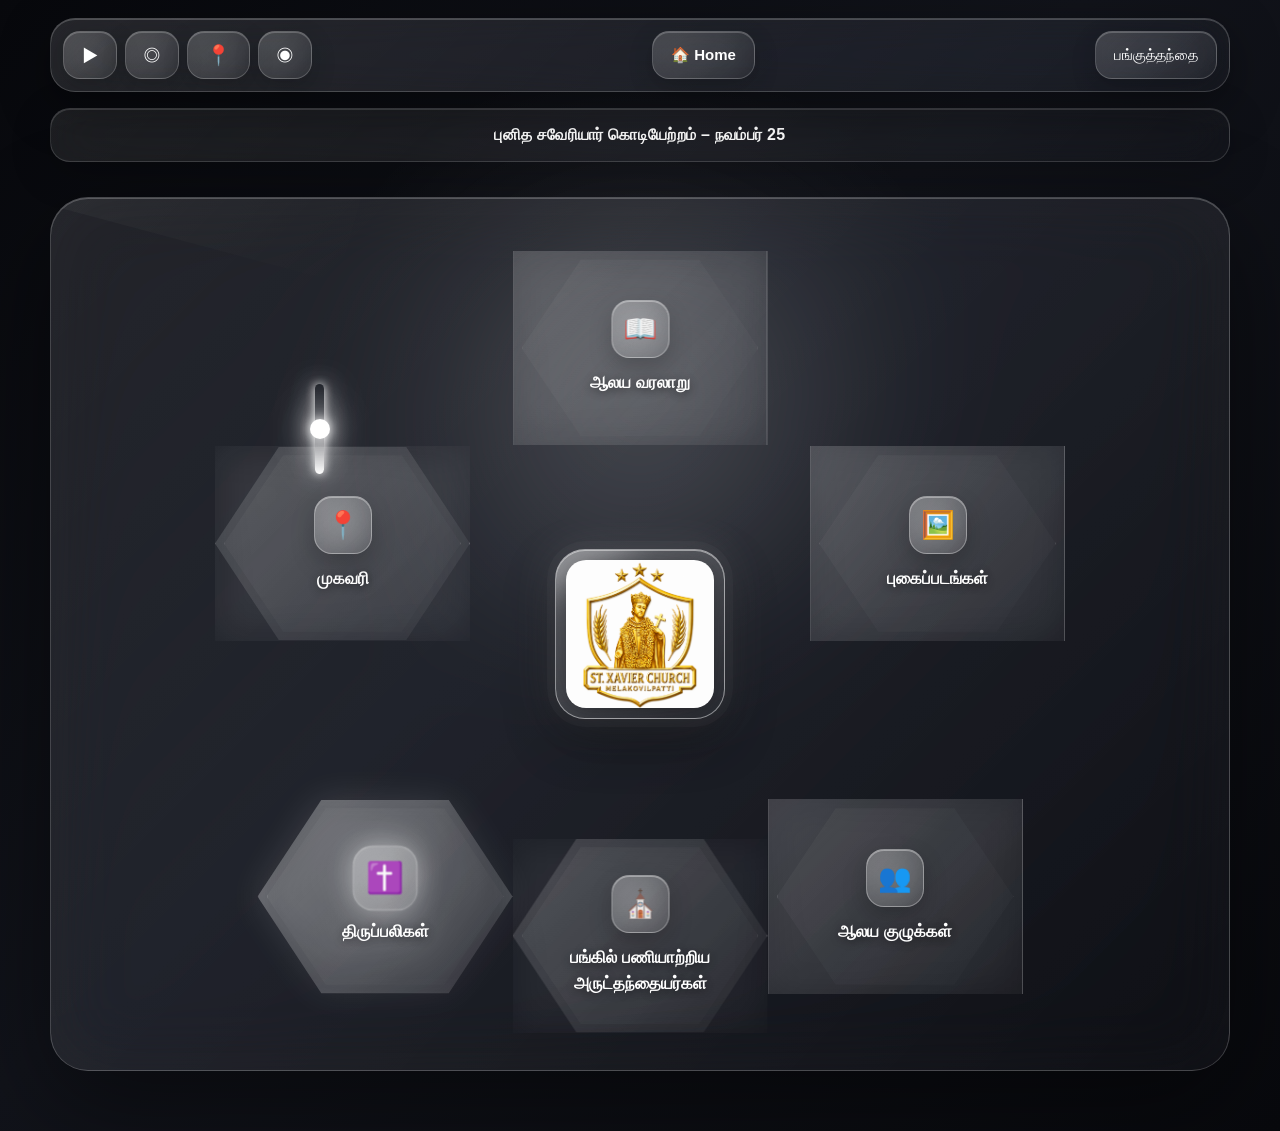
==== commit fb103d5d: "Update index.html" ====
--- a/index.html
+++ b/index.html
@@ -2,22 +2,19 @@
 <html lang="ta">
 <head>
 <meta charset="UTF-8">
-<meta name="viewport" content="width=device-width,initial-scale=1.0">
-
-<title>St. Xavier's Church, Melainagar, Melakovilpatti | புனித சவேரியார் ஆலயம்</title>
-
-<meta name="description" content="Official website of St. Xavier's Church, Melainagar, Melakovilpatti, Batlagundu, Dindigul, Tamil Nadu.">
-<meta name="author" content="St. Xavier's Church MKP">
-
-<link rel="canonical" href="https://yonasbliss-max.github.io/Stxavierchruchmkp/">
-
-<link href="https://fonts.googleapis.com/css2?family=Poppins:wght@300;400;500;600;700;800&display=swap" rel="stylesheet">
+<meta name="viewport"
+      content="width=device-width,
+               initial-scale=1.0,
+               maximum-scale=1.0,
+               user-scalable=no">
+
+<title>St. Xavier's Church</title>
 
 <style>
 
-/* =========================
-   RESET
-========================= */
+/* =========================================================
+   BASIC
+========================================================= */
 
 *{
     margin:0;
@@ -31,2672 +28,1764 @@
 }
 
 body{
-    font-family:'Poppins',sans-serif;
-    color:#fff;
+    min-height:100vh;
     overflow-x:hidden;
+    font-family:
+        "Noto Sans Tamil",
+        "Segoe UI",
+        Arial,
+        sans-serif;
+
+    color:white;
 
     background:
-        radial-gradient(circle at 15% 15%,rgba(255,20,147,.20),transparent 30%),
-        radial-gradient(circle at 85% 30%,rgba(255,80,200,.14),transparent 32%),
-        radial-gradient(circle at 50% 80%,rgba(200,20,150,.12),transparent 35%),
-        linear-gradient(180deg,#08020a,#170513,#08020a);
-}
-
-/* =========================
-   BACKGROUND GLOW
-========================= */
+        radial-gradient(
+            circle at 50% 35%,
+            rgba(255,255,255,.09),
+            transparent 35%
+        ),
+        linear-gradient(
+            135deg,
+            #07080c,
+            #11131a 45%,
+            #08090d
+        );
+
+    position:relative;
+}
+
+
+/* =========================================================
+   GLASS BACKGROUND LIGHT
+========================================================= */
 
 body::before{
     content:"";
     position:fixed;
     width:500px;
     height:500px;
-    left:-250px;
-    top:20%;
+
+    left:50%;
+    top:45%;
+
+    transform:translate(-50%,-50%);
+
+    background:
+        radial-gradient(
+            circle,
+            rgba(255,255,255,.10),
+            transparent 68%
+        );
+
+    filter:blur(50px);
+
+    pointer-events:none;
+    z-index:-5;
+}
+
+
+/* =========================================================
+   MOVING BUBBLES
+========================================================= */
+
+.bubbles{
+    position:fixed;
+    inset:0;
+    overflow:hidden;
+    pointer-events:none;
+    z-index:-2;
+}
+
+.bubble{
+    position:absolute;
+
+    width:var(--size);
+    height:var(--size);
+
+    left:var(--left);
+    bottom:-150px;
+
     border-radius:50%;
-    background:rgba(255,0,128,.14);
-    filter:blur(110px);
+
+    background:
+        radial-gradient(
+            circle at 30% 25%,
+            rgba(255,255,255,.65),
+            rgba(255,255,255,.12) 35%,
+            rgba(255,255,255,.02) 70%
+        );
+
+    border:1px solid rgba(255,255,255,.18);
+
+    box-shadow:
+        inset 0 0 18px rgba(255,255,255,.15),
+        0 0 30px rgba(255,255,255,.05);
+
+    backdrop-filter:blur(3px);
+
+    animation:
+        bubbleMove var(--duration) linear infinite;
+
+    animation-delay:var(--delay);
+}
+
+@keyframes bubbleMove{
+
+    0%{
+        transform:
+            translate3d(0,0,0)
+            scale(.7);
+        opacity:0;
+    }
+
+    10%{
+        opacity:.5;
+    }
+
+    50%{
+        transform:
+            translate3d(
+                var(--move),
+                -55vh,
+                0
+            )
+            scale(1);
+        opacity:.65;
+    }
+
+    100%{
+        transform:
+            translate3d(
+                calc(var(--move) * -1),
+                -120vh,
+                0
+            )
+            scale(.85);
+        opacity:0;
+    }
+}
+
+
+/* =========================================================
+   BUTTERFLIES
+========================================================= */
+
+.butterflies{
+    position:fixed;
+    inset:0;
+    overflow:hidden;
     pointer-events:none;
     z-index:-1;
 }
 
-body::after{
-    content:"";
-    position:fixed;
-    width:500px;
-    height:500px;
-    right:-250px;
-    bottom:10%;
-    border-radius:50%;
-    background:rgba(255,50,190,.12);
-    filter:blur(110px);
-    pointer-events:none;
-    z-index:-1;
-}
-
-/* =========================
-   NAVBAR
-========================= */
-
-.navbar{
-    position:fixed;
-    top:12px;
-    left:50%;
-    transform:translateX(-50%);
-
-    width:calc(100% - 24px);
-    max-width:1250px;
-    min-height:64px;
+.butterfly{
+    position:absolute;
+
+    font-size:var(--size);
+
+    left:-80px;
+    top:var(--top);
+
+    opacity:.5;
+
+    filter:
+        drop-shadow(
+            0 0 10px
+            rgba(255,255,255,.25)
+        );
+
+    animation:
+        butterflyMove
+        var(--duration)
+        linear infinite;
+
+    animation-delay:var(--delay);
+}
+
+@keyframes butterflyMove{
+
+    0%{
+        transform:
+            translate3d(-80px,0,0)
+            rotate(0deg);
+        opacity:0;
+    }
+
+    10%{
+        opacity:.55;
+    }
+
+    25%{
+        transform:
+            translate3d(25vw,-35px,0)
+            rotate(10deg);
+    }
+
+    50%{
+        transform:
+            translate3d(50vw,45px,0)
+            rotate(-8deg);
+    }
+
+    75%{
+        transform:
+            translate3d(75vw,-30px,0)
+            rotate(10deg);
+    }
+
+    100%{
+        transform:
+            translate3d(
+                calc(100vw + 100px),
+                30px,
+                0
+            )
+            rotate(-5deg);
+
+        opacity:0;
+    }
+}
+
+
+/* =========================================================
+   TOP NAVIGATION
+========================================================= */
+
+.topbar{
+    width:min(1180px,94%);
+    margin:18px auto 0;
+
+    padding:12px;
 
     display:flex;
     align-items:center;
     justify-content:space-between;
-    gap:15px;
-
-    padding:10px 14px;
-
-    background:rgba(35,5,30,.58);
+    gap:12px;
+
     border:1px solid rgba(255,255,255,.18);
+
     border-radius:25px;
 
-    backdrop-filter:blur(28px) saturate(180%);
-    -webkit-backdrop-filter:blur(28px) saturate(180%);
+    background:
+        linear-gradient(
+            135deg,
+            rgba(255,255,255,.12),
+            rgba(255,255,255,.035)
+        );
+
+    backdrop-filter:
+        blur(28px)
+        saturate(150%);
+
+    -webkit-backdrop-filter:
+        blur(28px)
+        saturate(150%);
 
     box-shadow:
-        0 15px 50px rgba(0,0,0,.4),
-        inset 0 1px rgba(255,255,255,.18),
-        0 0 30px rgba(255,20,147,.08);
-
-    z-index:5000;
+        inset 0 1px 0 rgba(255,255,255,.20),
+        0 15px 50px rgba(0,0,0,.35);
+
+    position:relative;
+    z-index:20;
 }
 
 .socials{
     display:flex;
-    align-items:center;
-    gap:7px;
-}
-
-.socials a{
-    width:42px;
-    height:42px;
+    gap:8px;
+}
+
+.glass-btn{
+    min-width:48px;
+    height:48px;
 
     display:flex;
     align-items:center;
     justify-content:center;
 
-    border-radius:15px;
-
-    background:
-        linear-gradient(
-            145deg,
-            rgba(255,255,255,.22),
-            rgba(255,255,255,.04)
-        );
+    padding:0 18px;
+
+    border-radius:17px;
 
     border:1px solid rgba(255,255,255,.20);
 
-    box-shadow:
-        inset 0 1px rgba(255,255,255,.35),
-        0 8px 20px rgba(0,0,0,.20);
-
-    backdrop-filter:blur(20px);
-    -webkit-backdrop-filter:blur(20px);
-
-    transition:.35s ease;
-}
-
-.socials a:hover{
-    transform:translateY(-3px) scale(1.06);
-
-    box-shadow:
-        0 0 20px rgba(255,20,147,.65),
-        inset 0 1px rgba(255,255,255,.45);
-}
-
-.socials img{
-    width:23px;
-    height:23px;
-    object-fit:contain;
-}
-
-.home-btn,
-.priest-arrow-btn{
-    border:1px solid rgba(255,255,255,.20);
-    color:#fff;
-    cursor:pointer;
-
-    font-family:inherit;
-    font-weight:600;
-
-    padding:12px 17px;
-    border-radius:17px;
-
-    background:
-        linear-gradient(
-            145deg,
-            rgba(255,255,255,.18),
-            rgba(255,255,255,.04)
-        );
-
-    backdrop-filter:blur(20px);
-    -webkit-backdrop-filter:blur(20px);
-
-    box-shadow:
-        inset 0 1px rgba(255,255,255,.28),
-        0 8px 25px rgba(0,0,0,.20);
-
-    transition:.35s ease;
-}
-
-.home-btn:hover,
-.priest-arrow-btn:hover{
     background:
         linear-gradient(
             135deg,
-            rgba(255,20,147,.75),
-            rgba(255,80,190,.55)
-        );
+            rgba(255,255,255,.16),
+            rgba(255,255,255,.035)
+        );
+
+    color:white;
+
+    font-size:20px;
+
+    backdrop-filter:blur(20px);
 
     box-shadow:
-        0 0 25px rgba(255,20,147,.65),
-        inset 0 1px rgba(255,255,255,.45);
-}
-
-.priest-dropdown{
+        inset 0 1px 0 rgba(255,255,255,.20),
+        0 8px 25px rgba(0,0,0,.20);
+
+    transition:.3s ease;
+
+    cursor:pointer;
+}
+
+.glass-btn:hover,
+.glass-btn:active{
+    transform:translateY(-2px) scale(1.03);
+
+    background:
+        linear-gradient(
+            135deg,
+            rgba(255,255,255,.24),
+            rgba(255,255,255,.08)
+        );
+
+    box-shadow:
+        0 0 25px rgba(255,255,255,.13),
+        inset 0 1px 0 rgba(255,255,255,.3);
+}
+
+.home-btn{
+    font-size:15px;
+    font-weight:700;
+}
+
+.menu-btn{
+    font-size:15px;
+}
+
+
+/* =========================================================
+   TITLE BAR
+========================================================= */
+
+.title-bar{
+    width:min(1180px,94%);
+
+    margin:16px auto;
+
+    padding:17px;
+
+    text-align:center;
+
+    border-radius:20px;
+
+    border:1px solid rgba(255,255,255,.15);
+
+    background:
+        linear-gradient(
+            135deg,
+            rgba(255,255,255,.09),
+            rgba(255,255,255,.025)
+        );
+
+    backdrop-filter:blur(25px);
+
+    box-shadow:
+        inset 0 1px 0 rgba(255,255,255,.16),
+        0 10px 40px rgba(0,0,0,.22);
+
+    font-weight:600;
+
+    letter-spacing:.3px;
+}
+
+
+/* =========================================================
+   MAIN GLASS CONTAINER
+========================================================= */
+
+.main-card{
+
+    width:min(1180px,94%);
+
+    min-height:720px;
+
+    margin:35px auto 60px;
+
+    padding:45px 30px;
+
+    border-radius:38px;
+
+    border:
+        1px solid
+        rgba(255,255,255,.20);
+
+    background:
+        linear-gradient(
+            135deg,
+            rgba(255,255,255,.105),
+            rgba(255,255,255,.025)
+        );
+
+    backdrop-filter:
+        blur(35px)
+        saturate(130%);
+
+    -webkit-backdrop-filter:
+        blur(35px)
+        saturate(130%);
+
+    box-shadow:
+        inset 0 1px 0
+        rgba(255,255,255,.22),
+
+        inset 0 0 80px
+        rgba(255,255,255,.025),
+
+        0 30px 100px
+        rgba(0,0,0,.45);
+
     position:relative;
-}
-
-.priest-info{
-    display:none;
+
+    overflow:hidden;
+}
+
+
+/* glass shine */
+
+.main-card::before{
+
+    content:"";
 
     position:absolute;
-    top:58px;
-    right:0;
-
-    width:270px;
-    padding:20px;
-
-    text-align:center;
-
-    background:rgba(30,4,25,.80);
-    border:1px solid rgba(255,255,255,.18);
-    border-radius:22px;
-
-    backdrop-filter:blur(28px);
-    -webkit-backdrop-filter:blur(28px);
-
-    box-shadow:
-        0 20px 60px rgba(0,0,0,.5),
-        0 0 30px rgba(255,20,147,.18);
-
-    animation:drop .3s ease;
-}
-
-.priest-info.show{
-    display:block;
-}
-
-.church-name{
-    margin:5px 0;
-    font-size:14px;
-}
-
-.church-location{
-    color:#ff8acb;
-    font-size:13px;
-}
-
-@keyframes drop{
-    from{
-        opacity:0;
-        transform:translateY(-10px) scale(.95);
-    }
-
-    to{
-        opacity:1;
-        transform:translateY(0) scale(1);
-    }
-}
-
-/* =========================
-   EVENT BAR
-========================= */
-
-.event-bar{
-    position:fixed;
-    top:88px;
+
+    width:65%;
+    height:100%;
+
+    top:-100%;
+    left:-30%;
+
+    background:
+        linear-gradient(
+            120deg,
+            transparent,
+            rgba(255,255,255,.08),
+            transparent
+        );
+
+    transform:rotate(15deg);
+
+    animation:
+        glassShine 8s ease-in-out infinite;
+
+    pointer-events:none;
+}
+
+@keyframes glassShine{
+
+    0%,60%{
+        transform:
+            translateX(-100%)
+            rotate(15deg);
+    }
+
+    100%{
+        transform:
+            translateX(250%)
+            rotate(15deg);
+    }
+}
+
+
+/* =========================================================
+   HEXAGON AREA
+========================================================= */
+
+.hex-area{
+
+    width:min(850px,100%);
+
+    aspect-ratio:1 / .92;
+
+    margin:auto;
+
+    position:relative;
+}
+
+
+/* =========================================================
+   CENTER LOGO
+========================================================= */
+
+.center-logo{
+
+    position:absolute;
+
+    width:170px;
+    height:170px;
+
     left:50%;
-    transform:translateX(-50%);
-
-    width:calc(100% - 24px);
-    max-width:1250px;
-    height:50px;
-
-    overflow:hidden;
-
-    background:rgba(255,20,147,.14);
-
-    border:1px solid rgba(255,255,255,.14);
-    border-radius:18px;
-
-    backdrop-filter:blur(22px);
-    -webkit-backdrop-filter:blur(22px);
-
-    box-shadow:
-        inset 0 1px rgba(255,255,255,.15),
-        0 10px 30px rgba(0,0,0,.18);
-
-    z-index:4000;
-}
-
-.event-track{
-    width:100%;
-    display:flex;
-    flex-direction:column;
-    text-align:center;
-
-    animation:eventScroll 45s linear infinite;
-}
-
-.event-item{
-    height:50px;
-    min-height:50px;
+    top:50%;
+
+    transform:
+        translate(-50%,-50%);
+
+    border-radius:30px;
+
+    padding:10px;
 
     display:flex;
     align-items:center;
     justify-content:center;
 
-    padding:0 15px;
-
-    white-space:nowrap;
-
-    font-size:14px;
-    font-weight:600;
-}
-
-@keyframes eventScroll{
-    0%{
-        transform:translateY(0);
-    }
-
-    100%{
-        transform:translateY(-50%);
-    }
-}
-
-/* =========================================================
-   HERO
-   VIDEO STYLE + LIQUID GLASS + NEON ROSE
-========================================================= */
-
-.hero{
-    min-height:100vh;
-
-    padding:175px 16px 70px;
-
-    display:flex;
-    justify-content:center;
-    align-items:center;
-
-    text-align:center;
-
-    position:relative;
-    overflow:hidden;
-
-    background:
-        radial-gradient(
-            circle at 50% 45%,
-            rgba(255,20,147,.28),
-            transparent 38%
-        ),
-
-        radial-gradient(
-            circle at 20% 75%,
-            rgba(255,70,180,.16),
-            transparent 30%
-        ),
-
-        linear-gradient(
-            180deg,
-            rgba(10,0,10,.15),
-            rgba(8,0,10,.75)
-        ),
-
-        url('menu3.png') center/cover no-repeat;
-}
-
-.hero::before{
-    content:"";
-
-    position:absolute;
-
-    width:750px;
-    height:750px;
-
-    border-radius:50%;
-
-    background:
-        radial-gradient(
-            circle,
-            rgba(255,20,147,.24),
-            rgba(255,50,190,.08) 45%,
-            transparent 70%
-        );
-
-    filter:blur(35px);
-
-    pointer-events:none;
-}
-
-.hero-card{
-    width:min(1180px,100%);
-    min-height:760px;
-
-    padding:28px 20px;
-
-    border-radius:42px;
-
     background:
         linear-gradient(
-            145deg,
-            rgba(255,255,255,.055),
-            rgba(255,20,147,.09),
-            rgba(255,255,255,.035)
-        );
-
-    border:1px solid rgba(255,255,255,.20);
-
-    backdrop-filter:blur(35px) saturate(180%);
-    -webkit-backdrop-filter:blur(35px) saturate(180%);
+            135deg,
+            rgba(255,255,255,.25),
+            rgba(255,255,255,.045)
+        );
+
+    border:
+        1px solid
+        rgba(255,255,255,.45);
+
+    backdrop-filter:
+        blur(25px)
+        saturate(150%);
+
+    -webkit-backdrop-filter:
+        blur(25px)
+        saturate(150%);
 
     box-shadow:
-        0 35px 120px rgba(0,0,0,.50),
-        inset 0 1px rgba(255,255,255,.24),
-        0 0 100px rgba(255,20,147,.12);
+
+        0 0 0 8px
+        rgba(255,255,255,.025),
+
+        0 0 40px
+        rgba(255,255,255,.12),
+
+        inset 0 1px 0
+        rgba(255,255,255,.5),
+
+        0 20px 50px
+        rgba(0,0,0,.45);
+
+    z-index:10;
+
+    overflow:hidden;
+
+    animation:
+        logoFloat 4s ease-in-out infinite;
+}
+
+.center-logo::after{
+
+    content:"";
+
+    position:absolute;
+
+    width:70%;
+    height:25%;
+
+    top:-10%;
+    left:-20%;
+
+    background:
+        rgba(255,255,255,.35);
+
+    filter:blur(15px);
+
+    transform:rotate(-30deg);
+
+    animation:
+        logoReflection 5s linear infinite;
+}
+
+.center-logo img{
+
+    width:100%;
+    height:100%;
+
+    object-fit:contain;
+
+    border-radius:20px;
 
     position:relative;
     z-index:2;
+
+    filter:
+        drop-shadow(
+            0 5px 15px
+            rgba(0,0,0,.4)
+        );
+}
+
+@keyframes logoFloat{
+
+    0%,100%{
+        transform:
+            translate(-50%,-50%)
+            scale(1);
+    }
+
+    50%{
+        transform:
+            translate(-50%,-52%)
+            scale(1.025);
+    }
+}
+
+@keyframes logoReflection{
+
+    0%{
+        left:-50%;
+    }
+
+    100%{
+        left:130%;
+    }
+}
+
+
+/* =========================================================
+   HEX BOX
+========================================================= */
+
+.hex{
+
+    position:absolute;
+
+    width:255px;
+    height:210px;
+
+    display:flex;
+
+    align-items:center;
+    justify-content:center;
+
+    text-align:center;
+
+    cursor:pointer;
+
+    transition:
+        transform .45s ease,
+        filter .45s ease;
+
+    z-index:5;
+}
+
+
+/* actual hex background */
+
+.hex::before{
+
+    content:"";
+
+    position:absolute;
+
+    inset:0;
+
+    clip-path:
+        polygon(
+            25% 4%,
+            75% 4%,
+            100% 50%,
+            75% 96%,
+            25% 96%,
+            0 50%
+        );
+
+    background:
+        linear-gradient(
+            135deg,
+            rgba(255,255,255,.16),
+            rgba(255,255,255,.035)
+        );
+
+    border:1px solid rgba(255,255,255,.15);
+
+    backdrop-filter:blur(20px);
+
+    box-shadow:
+        inset 0 1px 0
+        rgba(255,255,255,.20);
+}
+
+
+/* inner glass */
+
+.hex::after{
+
+    content:"";
+
+    position:absolute;
+
+    inset:9px;
+
+    clip-path:
+        polygon(
+            25% 4%,
+            75% 4%,
+            100% 50%,
+            75% 96%,
+            25% 96%,
+            0 50%
+        );
+
+    border:
+        1px solid
+        rgba(255,255,255,.10);
+
+    background:
+        linear-gradient(
+            135deg,
+            rgba(255,255,255,.045),
+            rgba(255,255,255,.012)
+        );
+
+    pointer-events:none;
+}
+
+
+/* =========================================================
+   HEX CONTENT
+========================================================= */
+
+.hex-content{
+
+    position:relative;
+
+    z-index:3;
+
+    width:100%;
+
+    display:flex;
+
+    flex-direction:column;
+
+    align-items:center;
+
+    gap:12px;
+}
+
+.hex-icon{
+
+    width:58px;
+    height:58px;
 
     display:flex;
     align-items:center;
     justify-content:center;
-}
-
-.hero-card::before{
-    content:"";
-
-    position:absolute;
-    inset:1px;
-
-    border-radius:41px;
-
-    pointer-events:none;
-
-    background:
-        linear-gradient(
-            125deg,
-            rgba(255,255,255,.13),
-            transparent 28%,
-            transparent 70%,
-            rgba(255,20,147,.10)
-        );
-}
-
-/* =========================
-   RADIAL SYSTEM
-========================= */
-
-.hero-radial{
-    position:relative;
-
-    width:min(930px,100%);
-    height:690px;
-
-    isolation:isolate;
-}
-
-/* =========================
-   CONTINUOUS LIGHT PATH
-========================= */
-
-.hero-orbit{
-    position:absolute;
-    inset:0;
-
-    width:100%;
-    height:100%;
-
-    pointer-events:none;
-
-    overflow:visible;
-
-    z-index:1;
-}
-
-.hero-orbit .orbit-base{
-    fill:none;
-
-    stroke:rgba(255,255,255,.07);
-
-    stroke-width:1.2;
-}
-
-.hero-orbit .orbit-light{
-    fill:none;
-
-    stroke:#fff;
-
-    stroke-width:2.2;
-
-    stroke-linecap:round;
-
-    stroke-dasharray:55 1200;
-
-    filter:
-        drop-shadow(0 0 4px #fff)
-        drop-shadow(0 0 10px rgba(255,20,147,1))
-        drop-shadow(0 0 25px rgba(255,20,147,.75));
-}
-
-/* =========================
-   HEXAGON CARDS
-========================= */
-
-.hero-node{
-    position:absolute;
-
-    width:230px;
-    height:178px;
-
-    padding:20px 18px;
-
-    border:1px solid rgba(255,255,255,.24);
-
-    color:#fff;
-
-    font-family:inherit;
-
-    cursor:pointer;
-
-    display:flex;
-    flex-direction:column;
-    align-items:center;
-    justify-content:center;
-
-    gap:10px;
-
-    background:
-        linear-gradient(
-            145deg,
-            rgba(255,255,255,.15),
-            rgba(255,20,147,.11) 48%,
-            rgba(255,255,255,.045)
-        );
-
-    clip-path:
-        polygon(
-            25% 3%,
-            75% 3%,
-            100% 50%,
-            75% 97%,
-            25% 97%,
-            0 50%
-        );
-
-    -webkit-clip-path:
-        polygon(
-            25% 3%,
-            75% 3%,
-            100% 50%,
-            75% 97%,
-            25% 97%,
-            0 50%
-        );
-
-    backdrop-filter:blur(25px) saturate(180%);
-    -webkit-backdrop-filter:blur(25px) saturate(180%);
-
-    box-shadow:
-        inset 0 1px rgba(255,255,255,.32),
-        0 18px 42px rgba(0,0,0,.28);
-
-    transition:
-        transform .45s cubic-bezier(.2,.8,.2,1),
-        filter .45s ease,
-        box-shadow .45s ease,
-        background .45s ease;
-
-    z-index:4;
-
-    isolation:isolate;
-
-    overflow:hidden;
-}
-
-.hero-node::before{
-    content:"";
-
-    position:absolute;
-
-    inset:4px;
-
-    clip-path:inherit;
-
-    -webkit-clip-path:inherit;
+
+    border-radius:18px;
 
     background:
         linear-gradient(
             135deg,
-            rgba(255,255,255,.18),
-            transparent 32%,
-            transparent 68%,
-            rgba(255,20,147,.15)
-        );
-
-    pointer-events:none;
-
-    z-index:-1;
-}
-
-.hero-node::after{
-    content:"";
-
-    position:absolute;
-
-    width:160px;
-    height:160px;
-
+            rgba(255,255,255,.22),
+            rgba(255,255,255,.045)
+        );
+
+    border:
+        1px solid
+        rgba(255,255,255,.32);
+
+    box-shadow:
+
+        inset 0 1px 0
+        rgba(255,255,255,.35),
+
+        0 10px 25px
+        rgba(0,0,0,.20);
+
+    font-size:27px;
+
+    backdrop-filter:blur(18px);
+
+    transition:.35s ease;
+}
+
+.hex-title{
+
+    font-size:17px;
+
+    font-weight:700;
+
+    line-height:1.5;
+
+    text-shadow:
+        0 2px 8px
+        rgba(0,0,0,.45);
+}
+
+
+/* =========================================================
+   POSITIONING
+========================================================= */
+
+/* TOP */
+
+.hex-1{
     left:50%;
-    top:50%;
-
-    transform:translate(-50%,-50%);
-
-    border-radius:50%;
-
-    background:
-        radial-gradient(
-            circle,
-            rgba(255,255,255,.08),
-            rgba(255,20,147,.06) 38%,
-            transparent 70%
-        );
-
-    filter:blur(16px);
-
-    pointer-events:none;
-}
-
-.hero-node:hover{
-    transform:translateY(-4px) scale(1.025);
-}
-
-/* ACTIVE CARD */
-
-.hero-node.active{
-    transform:scale(1.09);
-
-    background:
-        linear-gradient(
-            145deg,
-            rgba(255,255,255,.30),
-            rgba(255,20,147,.22) 46%,
-            rgba(80,220,255,.17)
-        );
-
-    box-shadow:
-        0 0 18px rgba(255,255,255,.55),
-        0 0 45px rgba(255,20,147,.80),
-        0 0 95px rgba(255,20,147,.34),
-        inset 0 1px rgba(255,255,255,.65);
+    top:0;
+    transform:translateX(-50%);
+}
+
+/* RIGHT TOP */
+
+.hex-2{
+    right:0;
+    top:25%;
+}
+
+/* RIGHT BOTTOM */
+
+.hex-3{
+    right:5%;
+    bottom:3%;
+}
+
+/* LEFT BOTTOM */
+
+.hex-4{
+    left:5%;
+    bottom:3%;
+}
+
+/* LEFT TOP */
+
+.hex-5{
+    left:0;
+    top:25%;
+}
+
+/* BOTTOM CENTER */
+
+.hex-6{
+    left:50%;
+    bottom:-2%;
+    transform:translateX(-50%);
+}
+
+
+/* =========================================================
+   ACTIVE HEX GLOW
+========================================================= */
+
+.hex.active{
 
     filter:
-        saturate(1.5)
-        brightness(1.20);
-}
-
-.hero-node.active::after{
-    width:250px;
-    height:250px;
-
-    background:
-        radial-gradient(
-            circle,
-            rgba(255,255,255,.28),
-            rgba(255,20,147,.22) 32%,
-            rgba(95,220,255,.11) 48%,
-            transparent 70%
-        );
-
-    filter:blur(10px);
-}
-
-/* =========================
-   LIQUID GLASS ICON
-========================= */
-
-.hero-node .glass-icon{
-    width:58px;
-    height:58px;
-
-    display:flex;
-    align-items:center;
-    justify-content:center;
-
-    border-radius:19px;
-
-    font-size:27px;
-
-    background:
-        linear-gradient(
-            145deg,
-            rgba(255,255,255,.30),
-            rgba(255,255,255,.05)
-        );
-
-    border:1px solid rgba(255,255,255,.34);
-
-    box-shadow:
-        inset 0 1px rgba(255,255,255,.52),
-        0 8px 25px rgba(0,0,0,.20),
-        0 0 25px rgba(255,20,147,.18);
-
-    backdrop-filter:blur(20px) saturate(190%);
-    -webkit-backdrop-filter:blur(20px) saturate(190%);
-
-    transition:.4s ease;
-}
-
-.hero-node.active .glass-icon{
-    background:
-        linear-gradient(
-            145deg,
-            rgba(255,255,255,.45),
-            rgba(255,20,147,.23)
-        );
-
-    box-shadow:
-        inset 0 1px rgba(255,255,255,.70),
-        0 0 22px rgba(255,255,255,.45),
-        0 0 38px rgba(255,20,147,.60);
-
-    transform:translateY(-2px) scale(1.08);
-}
-
-.hero-node .label{
-    font-size:15px;
-    font-weight:650;
-    line-height:1.35;
-
-    text-shadow:
-        0 2px 12px rgba(0,0,0,.40);
-}
-
-/* =========================
-   NODE POSITIONS
-========================= */
-
-.node-top{
-    top:8px;
-    left:50%;
-    transform:translateX(-50%);
-}
-
-.node-upper-right{
-    top:145px;
-    right:8px;
-}
-
-.node-lower-right{
-    bottom:38px;
-    right:95px;
-}
-
-.node-bottom{
-    bottom:8px;
-    left:50%;
-    transform:translateX(-50%);
-}
-
-.node-lower-left{
-    bottom:38px;
-    left:95px;
-}
-
-.node-upper-left{
-    top:145px;
-    left:8px;
-}
-
-.node-top.active,
-.node-bottom.active{
-    transform:
-        translateX(-50%)
-        scale(1.09);
-}
-
-.hero-node:focus-visible{
-    outline:2px solid rgba(255,255,255,.9);
-    outline-offset:5px;
-}
-
-/* =========================
-   CENTER LOGO
-========================= */
-
-.hero-center-logo{
-    position:absolute;
-
-    left:50%;
-    top:50%;
-
-    transform:translate(-50%,-50%);
-
-    width:178px;
-    height:178px;
-
-    z-index:8;
-
-    border-radius:50%;
-
-    display:flex;
-    align-items:center;
-    justify-content:center;
-
-    background:
-        linear-gradient(
-            145deg,
-            rgba(20,5,20,.82),
-            rgba(255,20,147,.15)
-        );
-
-    border:2px solid rgba(255,255,255,.25);
-
-    box-shadow:
-        inset 0 1px rgba(255,255,255,.30),
-        0 0 25px rgba(255,20,147,.40),
-        0 0 70px rgba(255,20,147,.22);
-
-    backdrop-filter:blur(25px) saturate(180%);
-    -webkit-backdrop-filter:blur(25px) saturate(180%);
-
-    overflow:hidden;
-}
-
-.hero-center-logo::before{
-    content:"";
-
-    position:absolute;
-
-    inset:8px;
-
-    border-radius:50%;
-
-    border:1px solid rgba(255,255,255,.16);
-
-    box-shadow:
-        inset 0 0 30px rgba(255,20,147,.16);
-}
-
-.hero-center-logo img{
-    width:72%;
-    height:72%;
-
-    object-fit:contain;
-
-    position:relative;
-    z-index:2;
-
-    filter:
-        drop-shadow(0 0 10px rgba(255,255,255,.35))
-        drop-shadow(0 0 22px rgba(255,20,147,.35));
-}
-
-/* =========================
-   HERO RESPONSIVE
-========================= */
-
-@media(max-width:850px){
-
-    .hero{
-        padding:145px 10px 50px;
-    }
-
-    .hero-card{
-        min-height:720px;
-        border-radius:32px;
-        padding:20px 8px;
-    }
-
-    .hero-radial{
-        height:650px;
-        transform:scale(.84);
-        transform-origin:center;
-    }
-
-}
-
-@media(max-width:650px){
-
-    .navbar{
-        top:8px;
-
-        width:calc(100% - 14px);
-
-        min-height:57px;
-
-        padding:7px 8px;
-
-        border-radius:20px;
-    }
-
-    .socials{
-        gap:4px;
-    }
-
-    .socials a{
-        width:36px;
-        height:36px;
-        border-radius:12px;
-    }
-
-    .socials img{
-        width:19px;
-        height:19px;
-    }
-
-    .home-btn,
-    .priest-arrow-btn{
-        padding:9px 10px;
-        font-size:11px;
-        border-radius:13px;
-    }
-
-    .event-bar{
-        top:73px;
-        width:calc(100% - 14px);
-        height:43px;
-        border-radius:15px;
-    }
-
-    .event-item{
-        height:43px;
-        min-height:43px;
-        font-size:11px;
-    }
-
-    .hero{
-        padding:130px 7px 40px;
-    }
-
-    .hero-card{
-        min-height:650px;
-        border-radius:28px;
-        overflow:hidden;
-    }
-
-    .hero-radial{
-        width:620px;
-        height:610px;
-        transform:scale(.70);
-    }
-
-    .hero-node{
-        width:220px;
-        height:170px;
-    }
-
-    .hero-center-logo{
-        width:165px;
-        height:165px;
-    }
-}
-
-@media(max-width:430px){
-
-    .hero-card{
-        min-height:610px;
-    }
-
-    .hero-radial{
-        transform:scale(.61);
-    }
-}
-
-/* =====================================================
-   SECTIONS
-===================================================== */
-
-.section{
-    width:min(1200px,calc(100% - 30px));
-
-    margin:40px auto;
-
-    padding:65px 35px;
-
-    text-align:center;
-
-    background:
-        linear-gradient(
-            145deg,
-            rgba(255,255,255,.075),
-            rgba(255,20,147,.045)
-        );
-
-    border:1px solid rgba(255,255,255,.10);
-
-    border-radius:38px;
-
-    backdrop-filter:blur(22px);
-    -webkit-backdrop-filter:blur(22px);
-
-    box-shadow:
-        0 25px 80px rgba(0,0,0,.25),
-        inset 0 1px rgba(255,255,255,.08);
-}
-
-.section h2{
-    font-size:clamp(28px,4vw,46px);
-
-    margin-bottom:35px;
-
-    background:
-        linear-gradient(
-            90deg,
-            #fff,
-            #ff75bd,
-            #fff
-        );
-
-    -webkit-background-clip:text;
-    -webkit-text-fill-color:transparent;
-}
-
-.section h3{
-    font-size:clamp(18px,3vw,27px);
-    color:#ffabd7;
-    margin-bottom:30px;
-}
-
-/* =========================
-   INFO
-========================= */
-
-.info-grid{
-    display:grid;
-    grid-template-columns:repeat(3,1fr);
-    gap:20px;
-}
-
-.info-card{
-    padding:30px 20px;
-
-    border-radius:25px;
-
-    background:rgba(255,255,255,.055);
-
-    border:1px solid rgba(255,255,255,.09);
-
-    transition:.35s ease;
-}
-
-.info-card:hover{
-    transform:translateY(-7px);
-
-    background:rgba(255,20,147,.10);
-
-    box-shadow:
-        0 20px 45px rgba(255,20,147,.12);
-}
-
-.info-card strong{
-    display:block;
-
-    color:#ff9dd0;
-
-    margin-bottom:10px;
-}
-
-.info-card p{
-    line-height:1.7;
-}
-
-/* =========================
-   HISTORY
-========================= */
-
-.history{
-    max-width:1000px;
-
-    margin:auto;
-
-    line-height:2;
-
-    font-size:16px;
-
-    color:#f5dce9;
-
-    text-align:left;
-}
-
-.history p{
-    margin-bottom:20px;
-}
-
-/* =========================
-   GALLERY
-========================= */
-
-.gallery{
-    display:grid;
-
-    grid-template-columns:repeat(4,1fr);
-
-    gap:18px;
-}
-
-.gallery img{
-    width:100%;
-
-    height:270px;
-
-    object-fit:cover;
-
-    border-radius:24px;
-
-    cursor:pointer;
-
-    border:1px solid rgba(255,255,255,.10);
-
-    box-shadow:
-        0 15px 35px rgba(0,0,0,.25);
-
-    transition:.4s ease;
-}
-
-.gallery img:hover{
-    transform:scale(1.04);
-
-    box-shadow:
-        0 20px 50px rgba(255,20,147,.20);
-}
-
-/* =========================
-   GROUPS
-========================= */
-
-.group ul{
-    list-style:none;
-
-    display:grid;
-
-    grid-template-columns:repeat(2,1fr);
-
-    gap:14px;
-}
-
-.group li{
-    padding:18px 20px;
-
-    border-radius:20px;
-
-    background:rgba(255,255,255,.055);
-
-    border:1px solid rgba(255,255,255,.08);
-
-    transition:.3s ease;
-}
-
-.group li:hover{
-    transform:translateY(-4px);
-
-    background:rgba(255,20,147,.12);
-
-    border-color:rgba(255,105,180,.3);
-}
-
-/* =========================
-   CONTACT
-========================= */
-
-.contact-grid{
-    display:grid;
-
-    grid-template-columns:repeat(2,1fr);
-
-    gap:20px;
-}
-
-.contact-card{
-    padding:30px;
-
-    border-radius:25px;
-
-    background:rgba(255,255,255,.055);
-
-    border:1px solid rgba(255,255,255,.09);
-
-    line-height:2;
-}
-
-.contact-card strong{
-    color:#ff9ed0;
-}
-
-.map-btn{
-    display:inline-flex;
-
-    margin-top:20px;
-
-    padding:14px 25px;
-
-    border-radius:18px;
-
-    color:white;
-
-    text-decoration:none;
+        drop-shadow(
+            0 0 18px
+            rgba(255,255,255,.45)
+        );
+}
+
+.hex.active::before{
 
     background:
         linear-gradient(
             135deg,
-            #ff1493,
-            #ff67b9
+            rgba(255,255,255,.30),
+            rgba(255,255,255,.08)
         );
 
     box-shadow:
-        0 10px 30px rgba(255,20,147,.25);
-
-    transition:.3s ease;
-}
-
-.map-btn:hover{
-    transform:translateY(-3px);
-}
-
-/* =========================
-   MASS
-========================= */
-
-.mass-list{
-    display:grid;
-
-    grid-template-columns:repeat(3,1fr);
-
-    gap:20px;
-
-    list-style:none;
-}
-
-.mass-list li{
-    padding:28px 18px;
-
-    border-radius:24px;
-
-    background:rgba(255,255,255,.055);
-
-    border:1px solid rgba(255,255,255,.09);
-
-    font-size:15px;
-
-    line-height:1.7;
-
-    transition:.3s ease;
-}
-
-.mass-list li:hover{
-    transform:translateY(-6px);
-
-    background:rgba(255,20,147,.11);
-}
-
-/* =========================
-   PRIESTS
-========================= */
-
-.priest-list{
-    list-style:none;
-
-    display:grid;
-
-    gap:16px;
-
-    max-width:850px;
-
-    margin:auto;
-}
-
-.priest-list li{
-    padding:23px;
-
-    border-radius:22px;
-
-    background:rgba(255,255,255,.055);
-
-    border:1px solid rgba(255,255,255,.09);
-
-    line-height:1.8;
-}
-
-/* =========================
-   POPUP
-========================= */
-
-#popup{
-    display:none;
-
-    position:fixed;
-
-    inset:0;
-
-    width:100%;
-    height:100%;
-
-    background:rgba(5,0,5,.94);
-
-    backdrop-filter:blur(25px);
-
-    -webkit-backdrop-filter:blur(25px);
-
-    z-index:99999;
-
-    align-items:center;
-    justify-content:center;
-
-    padding:30px;
-}
-
-#popup img{
-    max-width:92%;
-    max-height:88%;
-
-    border-radius:25px;
-
-    object-fit:contain;
+        0 0 35px
+        rgba(255,255,255,.22),
+
+        inset 0 0 25px
+        rgba(255,255,255,.12);
+}
+
+.hex.active .hex-icon{
+
+    transform:
+        scale(1.12);
 
     box-shadow:
-        0 30px 100px rgba(0,0,0,.8);
-}
-
-.close{
+
+        0 0 25px
+        rgba(255,255,255,.38),
+
+        inset 0 0 18px
+        rgba(255,255,255,.20);
+}
+
+
+/* =========================================================
+   CONTINUOUS CLOCKWISE LIGHT PATH
+========================================================= */
+
+.light-path{
+
     position:absolute;
 
-    top:25px;
-    right:30px;
-
-    width:48px;
-    height:48px;
-
-    display:flex;
-
-    align-items:center;
-    justify-content:center;
+    left:50%;
+    top:50%;
+
+    width:650px;
+    height:500px;
+
+    transform:
+        translate(-50%,-50%);
+
+    pointer-events:none;
+
+    z-index:7;
+}
+
+
+/* the single travelling light */
+
+.light-dot{
+
+    position:absolute;
+
+    width:9px;
+    height:90px;
+
+    border-radius:100px;
+
+    background:
+        linear-gradient(
+            to bottom,
+            transparent,
+            rgba(255,255,255,.2),
+            white
+        );
+
+    box-shadow:
+        0 0 10px white,
+        0 0 25px rgba(255,255,255,.65),
+        0 0 45px rgba(255,255,255,.35);
+
+    offset-path:
+        path(
+        "M325,5
+         C535,5 650,95 650,250
+         C650,405 535,495 325,495
+         C115,495 0,405 0,250
+         C0,95 115,5 325,5"
+        );
+
+    offset-rotate:auto;
+
+    animation:
+        pathMove 8s linear infinite;
+
+    filter:blur(.2px);
+}
+
+@keyframes pathMove{
+
+    from{
+        offset-distance:0%;
+    }
+
+    to{
+        offset-distance:100%;
+    }
+}
+
+
+/* =========================================================
+   SMALL LIGHT PARTICLE
+========================================================= */
+
+.light-dot::after{
+
+    content:"";
+
+    position:absolute;
+
+    width:20px;
+    height:20px;
+
+    left:50%;
+    top:50%;
+
+    transform:translate(-50%,-50%);
 
     border-radius:50%;
 
-    background:rgba(255,255,255,.10);
-
-    border:1px solid rgba(255,255,255,.15);
-
-    font-size:20px;
-
-    cursor:pointer;
-
-    transition:.3s ease;
-}
-
-.close:hover{
-    background:#ff1493;
-    transform:rotate(90deg);
-}
-
-/* =========================
-   FOOTER
-========================= */
-
-.footer{
-    width:min(1200px,calc(100% - 30px));
-
-    margin:40px auto 25px;
-
-    padding:35px 20px;
-
-    text-align:center;
-
-    border-radius:30px;
-
-    background:rgba(255,255,255,.055);
-
-    border:1px solid rgba(255,255,255,.08);
-
-    color:#dcb5cc;
-
-    line-height:2;
-}
-
-.footer strong{
-    color:#ff8dc9;
-}
-
-/* =========================
-   OTHER MOBILE
-========================= */
-
-@media(max-width:900px){
-
-    .info-grid,
-    .mass-list{
-        grid-template-columns:1fr 1fr;
-    }
-
-    .gallery{
-        grid-template-columns:repeat(3,1fr);
-    }
-}
-
-@media(max-width:650px){
-
-    .section{
-        width:calc(100% - 18px);
-
-        padding:45px 16px;
-
-        margin:20px auto;
-
-        border-radius:28px;
-    }
-
-    .info-grid,
-    .contact-grid,
-    .mass-list{
-        grid-template-columns:1fr;
-    }
-
-    .history{
-        font-size:14px;
-        line-height:1.9;
-    }
-
-    .gallery{
-        grid-template-columns:repeat(2,1fr);
-        gap:10px;
-    }
-
-    .gallery img{
-        height:190px;
-        border-radius:18px;
-    }
-
-    .group ul{
-        grid-template-columns:1fr;
-        gap:10px;
-    }
-
-    .group li{
-        padding:16px;
+    background:white;
+
+    box-shadow:
+        0 0 12px white,
+        0 0 30px white,
+        0 0 50px rgba(255,255,255,.5);
+}
+
+
+/* =========================================================
+   MOBILE
+========================================================= */
+
+@media(max-width:700px){
+
+    .topbar{
+
+        width:96%;
+
+        padding:9px;
+
+        border-radius:22px;
+    }
+
+    .socials{
+        gap:5px;
+    }
+
+    .glass-btn{
+
+        min-width:42px;
+
+        width:42px;
+        height:42px;
+
+        padding:0;
+
+        border-radius:15px;
+
+        font-size:17px;
+    }
+
+    .home-btn,
+    .menu-btn{
+
+        width:auto;
+
+        min-width:72px;
+
+        padding:0 13px;
+
+        font-size:12px;
+    }
+
+    .title-bar{
+
+        width:96%;
+
         font-size:13px;
-    }
-
-    .contact-card,
-    .info-card,
-    .mass-list li{
-        padding:23px 17px;
-    }
-
-    .priest-info{
-        position:fixed;
-
-        top:75px;
-        right:10px;
-
-        width:260px;
-    }
-
-    #popup{
-        padding:15px;
-    }
-
-    #popup img{
-        max-width:96%;
-        max-height:82%;
-        border-radius:18px;
-    }
-
-    .close{
-        top:15px;
-        right:15px;
-
-        width:43px;
-        height:43px;
-    }
-}
-
-/* NO BOTTOM NAV */
-
-.bottom-nav,
-.mobile-nav,
-.bottom-navigation,
-nav.bottom{
-    display:none!important;
+
+        padding:14px 8px;
+    }
+
+    .main-card{
+
+        width:96%;
+
+        min-height:680px;
+
+        padding:
+            35px 8px;
+
+        border-radius:30px;
+
+        margin-top:25px;
+    }
+
+    .hex-area{
+
+        width:100%;
+
+        height:620px;
+
+        aspect-ratio:auto;
+    }
+
+    .hex{
+
+        width:150px;
+        height:125px;
+    }
+
+    .hex-icon{
+
+        width:42px;
+        height:42px;
+
+        border-radius:13px;
+
+        font-size:20px;
+    }
+
+    .hex-title{
+
+        font-size:12px;
+
+        line-height:1.35;
+    }
+
+    .hex-1{
+        top:5px;
+    }
+
+    .hex-2{
+        right:-7px;
+        top:23%;
+    }
+
+    .hex-3{
+        right:4px;
+        bottom:7%;
+    }
+
+    .hex-4{
+        left:4px;
+        bottom:7%;
+    }
+
+    .hex-5{
+        left:-7px;
+        top:23%;
+    }
+
+    .hex-6{
+        bottom:-4px;
+    }
+
+    .center-logo{
+
+        width:125px;
+        height:125px;
+
+        border-radius:25px;
+
+        padding:8px;
+    }
+
+    .center-logo img{
+
+        border-radius:17px;
+    }
+
+    .light-path{
+
+        width:360px;
+        height:430px;
+    }
+
+    .light-dot{
+
+        width:5px;
+        height:55px;
+
+        offset-path:
+        path(
+        "M180,5
+         C300,5 360,85 360,215
+         C360,345 300,425 180,425
+         C60,425 0,345 0,215
+         C0,85 60,5 180,5"
+        );
+
+        animation-duration:7s;
+    }
+}
+
+
+/* =========================================================
+   SMALL PHONE
+========================================================= */
+
+@media(max-width:420px){
+
+    .hex{
+
+        width:138px;
+        height:116px;
+    }
+
+    .hex-icon{
+
+        width:39px;
+        height:39px;
+
+        font-size:18px;
+    }
+
+    .hex-title{
+
+        font-size:11px;
+    }
+
+    .center-logo{
+
+        width:115px;
+        height:115px;
+    }
+
+    .hex-area{
+
+        height:590px;
+    }
+
+    .light-path{
+
+        width:330px;
+        height:400px;
+    }
+
+    .light-dot{
+
+        offset-path:
+        path(
+        "M165,5
+         C275,5 330,80 330,200
+         C330,320 275,395 165,395
+         C55,395 0,320 0,200
+         C0,80 55,5 165,5"
+        );
+    }
 }
 
 </style>
 </head>
 
+
 <body>
 
-<!-- =====================================================
-     NAVBAR
-===================================================== -->
-
-<div class="navbar">
+
+<!-- ======================================================
+     BACKGROUND BUBBLES
+======================================================= -->
+
+<div class="bubbles">
+
+    <div class="bubble"
+         style="
+         --size:45px;
+         --left:8%;
+         --move:60px;
+         --duration:12s;
+         --delay:0s;">
+    </div>
+
+    <div class="bubble"
+         style="
+         --size:25px;
+         --left:22%;
+         --move:-50px;
+         --duration:15s;
+         --delay:2s;">
+    </div>
+
+    <div class="bubble"
+         style="
+         --size:70px;
+         --left:38%;
+         --move:70px;
+         --duration:18s;
+         --delay:4s;">
+    </div>
+
+    <div class="bubble"
+         style="
+         --size:35px;
+         --left:58%;
+         --move:-70px;
+         --duration:13s;
+         --delay:1s;">
+    </div>
+
+    <div class="bubble"
+         style="
+         --size:55px;
+         --left:76%;
+         --move:50px;
+         --duration:16s;
+         --delay:5s;">
+    </div>
+
+    <div class="bubble"
+         style="
+         --size:22px;
+         --left:90%;
+         --move:-60px;
+         --duration:11s;
+         --delay:3s;">
+    </div>
+
+</div>
+
+
+<!-- ======================================================
+     BUTTERFLIES
+======================================================= -->
+
+<div class="butterflies">
+
+    <div class="butterfly"
+         style="
+         --size:25px;
+         --top:18%;
+         --duration:18s;
+         --delay:0s;">
+        🦋
+    </div>
+
+    <div class="butterfly"
+         style="
+         --size:18px;
+         --top:48%;
+         --duration:23s;
+         --delay:5s;">
+        🦋
+    </div>
+
+    <div class="butterfly"
+         style="
+         --size:30px;
+         --top:72%;
+         --duration:20s;
+         --delay:9s;">
+        🦋
+    </div>
+
+</div>
+
+
+<!-- ======================================================
+     TOP BAR
+======================================================= -->
+
+<header class="topbar">
 
     <div class="socials">
 
-        <a href="https://youtube.com/@st.xavierschurchmkp" target="_blank">
+        <button
+            class="glass-btn"
+            onclick="openPage('https://youtube.com')">
+            ▶
+        </button>
+
+        <button
+            class="glass-btn"
+            onclick="openPage('https://instagram.com')">
+            ◎
+        </button>
+
+        <button
+            class="glass-btn"
+            onclick="openPage('https://maps.google.com')">
+            📍
+        </button>
+
+        <button
+            class="glass-btn"
+            onclick="openPage('https://wa.me/')">
+            ◉
+        </button>
+
+    </div>
+
+
+    <button
+        class="glass-btn home-btn"
+        onclick="goHome()">
+
+        🏠 Home
+
+    </button>
+
+
+    <button
+        class="glass-btn menu-btn"
+        onclick="toggleMenu()">
+
+        பங்குத்தந்தை
+
+    </button>
+
+</header>
+
+
+<!-- ======================================================
+     TITLE
+======================================================= -->
+
+<div class="title-bar">
+
+    புனித சவேரியார் கொடியேற்றம் – நவம்பர் 25
+
+</div>
+
+
+<!-- ======================================================
+     MAIN
+======================================================= -->
+
+<main class="main-card">
+
+
+    <section class="hex-area">
+
+
+        <!-- =================================================
+             MOVING LIGHT PATH
+        ================================================== -->
+
+        <div class="light-path">
+
+            <div class="light-dot"></div>
+
+        </div>
+
+
+        <!-- =================================================
+             CENTER LOGO
+        ================================================== -->
+
+        <div class="center-logo">
+
             <img
-                src="https://cdn-icons-png.flaticon.com/512/1384/1384060.png"
-                alt="YouTube">
-        </a>
-
-        <a href="https://www.instagram.com/st_xaviers_church_mkp" target="_blank">
-            <img
-                src="https://cdn-icons-png.flaticon.com/512/2111/2111463.png"
-                alt="Instagram">
-        </a>
-
-        <a href="https://maps.app.goo.gl/NdeRW1CRcMsw4L3H9" target="_blank">
-            <img
-                src="https://cdn-icons-png.flaticon.com/512/684/684908.png"
-                alt="Google Maps">
-        </a>
-
-        <a href="https://whatsapp.com/channel/0029VbCi5BW0AgWK4K3ulF1k" target="_blank">
-            <img
-                src="https://upload.wikimedia.org/wikipedia/commons/6/6b/WhatsApp.svg"
-                alt="WhatsApp">
-        </a>
-
-    </div>
-
-    <button
-        class="home-btn"
-        onclick="scrollToSection('home')">
-        🏠 Home
-    </button>
-
-    <div class="priest-dropdown">
-
-        <button
-            class="priest-arrow-btn"
-            onclick="togglePriestInfo(event)">
-            பங்குத்தந்தை
-        </button>
+                src="logod.png"
+                alt="St. Xavier's Church Logo">
+
+        </div>
+
+
+        <!-- =================================================
+             1. HISTORY
+        ================================================== -->
 
         <div
-            class="priest-info"
-            id="priestInfo">
-
-            <div class="church-name">
-                stxavierschurchmkp@gmail.com
-            </div>
-
-            <div class="church-name">
-                புனித சவேரியார் ஆலயம்
-            </div>
-
-            <div class="church-name">
-                மேலகோவில்பட்டி பங்கு
-            </div>
-
-            <div class="church-location">
-                வத்தலக்குண்டு.
-            </div>
-
-        </div>
-
-    </div>
-
-</div>
-
-
-<!-- =====================================================
-     EVENT BAR
-===================================================== -->
-
-<div class="event-bar">
-
-    <div class="event-track">
-
-        <div class="event-item">
-            புதுவருடம், அந்தோனியார் பொங்கல் - ஜனவரி-1,16
-        </div>
-
-        <div class="event-item">
-            சவேரியார் அருளிக்கம் நாள் - மார்ச்-1
-        </div>
-
-        <div class="event-item">
-            மாதா நவநாள் திருவிழா - மே 31
-        </div>
-
-        <div class="event-item">
-            இரக்கத்தின் ஆண்டவர் மாதம் - ஜுன்
-        </div>
-
-        <div class="event-item">
-            பங்கு உதயமான மாதம் - ஆகஸ்ட் 4
-        </div>
-
-        <div class="event-item">
-            மாதா பிறந்தநாள் - செப்டம்பர் 8
-        </div>
-
-        <div class="event-item">
-            ஜெபமாலை மாதம் - அக்டோபர்
-        </div>
-
-        <div class="event-item">
-            புனித சவேரியார் கொடியேற்றம் - நவம்பர் 25
-        </div>
-
-        <div class="event-item">
-            அன்னதானப் பெருவிழா, கிறிஸ்மஸ் பெருவிழா - டிசம்பர்-3,25
-        </div>
-
-        <div class="event-item">
-            புதுவருடம், அந்தோனியார் பொங்கல் - ஜனவரி-1,16
-        </div>
-
-        <div class="event-item">
-            சவேரியார் அருளிக்கம் நாள் - மார்ச்-1
-        </div>
-
-        <div class="event-item">
-            மாதா நவநாள் திருவிழா - மே 31
-        </div>
-
-        <div class="event-item">
-            இரக்கத்தின் ஆண்டவர் மாதம் - ஜுன்
-        </div>
-
-        <div class="event-item">
-            பங்கு உதயமான மாதம் - ஆகஸ்ட் 4
-        </div>
-
-        <div class="event-item">
-            மாதா பிறந்தநாள் - செப்டம்பர் 8
-        </div>
-
-        <div class="event-item">
-            ஜெபமாலை மாதம் - அக்டோபர்
-        </div>
-
-        <div class="event-item">
-            புனித சவேரியார் கொடியேற்றம் - நவம்பர் 25
-        </div>
-
-        <div class="event-item">
-            அன்னதானப் பெருவிழா, கிறிஸ்மஸ் பெருவிழா - டிசம்பர்-3,25
-        </div>
-
-    </div>
-
-</div>
-
-
-<!-- =====================================================
-     HERO
-===================================================== -->
-
-<section
-    id="home"
-    class="hero">
-
-    <div class="hero-card">
-
-        <div class="hero-radial">
-
-            <!-- CONTINUOUS LIGHT PATH -->
-
-            <svg
-                class="hero-orbit"
-                viewBox="0 0 930 690"
-                preserveAspectRatio="none">
-
-                <path
-                    class="orbit-base"
-                    d="
-                    M465 22
-                    L790 205
-                    L790 500
-                    L465 668
-                    L140 500
-                    L140 205
-                    Z
-                    "/>
-
-                <path
-                    id="orbitLight"
-                    class="orbit-light"
-                    d="
-                    M465 22
-                    L790 205
-                    L790 500
-                    L465 668
-                    L140 500
-                    L140 205
-                    Z
-                    "/>
-
-            </svg>
-
-
-            <!-- =====================
-                 TOP
-            ====================== -->
-
-            <button
-                class="hero-node node-top"
-                data-target="history"
-                aria-label="ஆலய வரலாறு">
-
-                <div class="glass-icon">
+            class="hex hex-1"
+            data-index="0"
+            onclick="goToPage('history.html')">
+
+            <div class="hex-content">
+
+                <div class="hex-icon">
                     📖
                 </div>
 
-                <div class="label">
+                <div class="hex-title">
                     ஆலய வரலாறு
                 </div>
 
-            </button>
-
-
-            <!-- =====================
-                 UPPER RIGHT
-            ====================== -->
-
-            <button
-                class="hero-node node-upper-right"
-                data-target="groups"
-                aria-label="ஆலய குழுக்கள்">
-
-                <div class="glass-icon">
+            </div>
+
+        </div>
+
+
+        <!-- =================================================
+             2. PHOTOS
+        ================================================== -->
+
+        <div
+            class="hex hex-2"
+            data-index="1"
+            onclick="goToPage('photos.html')">
+
+            <div class="hex-content">
+
+                <div class="hex-icon">
+                    🖼️
+                </div>
+
+                <div class="hex-title">
+                    புகைப்படங்கள்
+                </div>
+
+            </div>
+
+        </div>
+
+
+        <!-- =================================================
+             3. GROUPS
+        ================================================== -->
+
+        <div
+            class="hex hex-3"
+            data-index="2"
+            onclick="goToPage('groups.html')">
+
+            <div class="hex-content">
+
+                <div class="hex-icon">
                     👥
                 </div>
 
-                <div class="label">
+                <div class="hex-title">
                     ஆலய குழுக்கள்
                 </div>
 
-            </button>
-
-
-            <!-- =====================
-                 LOWER RIGHT
-            ====================== -->
-
-            <button
-                class="hero-node node-lower-right"
-                data-target="contact"
-                aria-label="முகவரி">
-
-                <div class="glass-icon">
+            </div>
+
+        </div>
+
+
+        <!-- =================================================
+             4. MASS
+        ================================================== -->
+
+        <div
+            class="hex hex-4"
+            data-index="3"
+            onclick="goToPage('mass.html')">
+
+            <div class="hex-content">
+
+                <div class="hex-icon">
+                    ✝️
+                </div>
+
+                <div class="hex-title">
+                    திருப்பலிகள்
+                </div>
+
+            </div>
+
+        </div>
+
+
+        <!-- =================================================
+             5. CONTACT
+        ================================================== -->
+
+        <div
+            class="hex hex-5"
+            data-index="4"
+            onclick="goToPage('contact.html')">
+
+            <div class="hex-content">
+
+                <div class="hex-icon">
                     📍
                 </div>
 
-                <div class="label">
+                <div class="hex-title">
                     முகவரி
                 </div>
 
-            </button>
-
-
-            <!-- =====================
-                 BOTTOM
-            ====================== -->
-
-            <button
-                class="hero-node node-bottom"
-                data-target="priest"
-                aria-label="பங்கில் பணியாற்றிய அருட்தந்தையர்கள்">
-
-                <div class="glass-icon">
+            </div>
+
+        </div>
+
+
+        <!-- =================================================
+             6. PRIESTS
+        ================================================== -->
+
+        <div
+            class="hex hex-6"
+            data-index="5"
+            onclick="goToPage('priests.html')">
+
+            <div class="hex-content">
+
+                <div class="hex-icon">
                     ⛪
                 </div>
 
-                <div class="label">
-                    பங்கில் பணியாற்றிய<br>
+                <div class="hex-title">
+                    பங்கில் பணியாற்றிய
                     அருட்தந்தையர்கள்
                 </div>
 
-            </button>
-
-
-            <!-- =====================
-                 LOWER LEFT
-            ====================== -->
-
-            <button
-                class="hero-node node-lower-left"
-                data-target="holy-mass"
-                aria-label="திருப்பலிகள்">
-
-                <div class="glass-icon">
-                    ✝️
-                </div>
-
-                <div class="label">
-                    திருப்பலிகள்
-                </div>
-
-            </button>
-
-
-            <!-- =====================
-                 UPPER LEFT
-            ====================== -->
-
-            <button
-                class="hero-node node-upper-left"
-                data-target="gallery"
-                aria-label="புகைப்படங்கள்">
-
-                <div class="glass-icon">
-                    🖼️
-                </div>
-
-                <div class="label">
-                    புகைப்படங்கள்
-                </div>
-
-            </button>
-
-
-            <!-- =====================
-                 CENTER LOGO
-            ====================== -->
-
-            <div class="hero-center-logo">
-
-                <img
-                    src="logod.png"
-                    alt="St. Xavier's Church Logo">
-
             </div>
 
         </div>
 
-    </div>
-
-</section>
-
-
-<!-- =====================================================
-     CHURCH INFORMATION
-===================================================== -->
-
-<section
-    id="about"
-    class="section">
-
-    <h2>
-        St. Xavier's Church, Melainagar
-    </h2>
-
-    <h3>
-        புனித சவேரியார் ஆலயம், மேலைநகர்
-    </h3>
-
-    <div class="info-grid">
-
-        <div class="info-card">
-
-            <strong>
-                📍 Location / அமைவிடம்
-            </strong>
-
-            <p>
-                Melakovilpatti, Batlagundu, Dindigul, Tamil Nadu
-                <br><br>
-                மேலக்கோவில்பட்டி, வத்தலக்குண்டு,
-                திண்டுக்கல், தமிழ்நாடு
-            </p>
-
-        </div>
-
-
-        <div class="info-card">
-
-            <strong>
-                🙏 Devotional Place / ஊரின் ஆன்மீக பெயர்
-            </strong>
-
-            <p>
-                Melainagar / மேலைநகர்
-            </p>
-
-        </div>
-
-
-        <div class="info-card">
-
-            <strong>
-                ✉️ Contact Email / தொடர்பு மின்னஞ்சல்
-            </strong>
-
-            <p>
-                stxavierschurchmkp@gmail.com
-            </p>
-
-        </div>
-
-    </div>
-
-</section>
-
-
-<!-- =====================================================
-     HISTORY
-===================================================== -->
-
-<section
-    id="history"
-    class="section">
-
-    <h2>
-        ஆலய வரலாறு
-    </h2>
-
-    <div class="history">
-
-        <p>
-            சங்கத்தமிழ் வளர்த்த மதுரை மாநகரின் மேற்பகுதியில்,
-            மஞ்சளாறு, மருதாநதி, வைகை போன்ற நதிகளால் வளம்கொழித்து
-            பச்சைப்பசேலென கண்களுக்கு விருந்தளித்து, வெற்றிலைக்குப்
-            பெயர்போன வத்தலக்குண்டின் அருகில், இறைவழிபாட்டில் சிறந்து,
-            கோயில்கள் பலவற்றைத் தன்னகத்தே கொண்ட, மேலக்கோவில்பட்டி என
-            அழைக்கப்படும் புண்ணிய பூமியில், உலகம் போற்றும் புனிதர்,
-            நமது இந்தியத் திருநாட்டின் மறைபணியாளர் புனித பிரான்சிஸ்
-            சவேரியார், படை வீரர்களுக்கு பாதுகாவலராய், காலரா போன்ற
-            உயிர்க்கொல்லி நோய் தீர்க்கும் மருத்துவராய், இன்னவரம்
-            வேண்டுமென்று என்ன வரம் கேட்டாலும் உவப்புடன் நிறைவேற்றி
-            வரும் மேலக்கோவில்பட்டி புனித பிரான்சிஸ் சவேரியார் ஆலயம்
-            மற்றும் ஊர் பற்றிய கண்ணோட்டம்.
-        </p>
-
-        <p>
-            சுமார் 250 ஆண்டுகளுக்கு முன்பு தமிழ்நாட்டின் நெற்களஞ்சியம்
-            என அழைக்கப்படும் தஞ்சை மாவட்டம், மும்மாரி முறை தவறி
-            அளவுக்கு அதிகமாக பொழிந்ததால், சோறுடை நாடு தஞ்சை
-            கண்ணுக்கு எட்டிய தூரம்வரை மழை நீரால் மூழ்கியது.
-            அதனால் மக்களின் இயல்பு வாழ்க்கை பாதிக்கப்பட்டது.
-            எனவே அவர்கள் தங்களின் நிலபுலன்கள், உடைமைகள் அனைத்தையும்
-            விட்டுவிட்டு வாழ்வதற்குத் தகுந்த சூழல் உள்ள இடம் தேடிச் சென்றனர்.
-        </p>
-
-        <p>
-            ஆண்டவரால் தேர்ந்தெடுக்கப்பட்டு அவரது அருள் பெற்ற இனமாக
-            திகழ்ந்தவர் திருக்காட்டுப்பள்ளி இராஜேந்திர நாட்டாழ்வார்.
-            இவர் தனது மனைவி மற்றும் நான்கு மகன்களுடன்
-            இஸ்ரயேல் மக்களுக்கு இறைவன் காட்டிய கானான் தேசம் போன்று
-            பசுமையோடு சிறுசிறு குன்றுகளுடன் நீர்வளமும் நிலவளமும்
-            நிறைந்து கண்களுக்கு விருந்தளித்த தற்போது மேலக்கோவில்பட்டி
-            என அழைக்கப்படும் இடத்தில் குடிபுகுந்தனர்.
-        </p>
-
-        <p>
-            ஆரம்ப காலகட்டத்தில் விவசாயம், கால்நடைகளை வளர்த்தல்
-            மற்றும் கூலித்தொழில் போன்றவற்றை செய்து வந்தனர்.
-            பிற்காலத்தில் கோட்டை மந்தை அரண்மனையில் வாழ்ந்த
-            ஜமீன்தாரிடம் வேலை செய்தனர். ஜமீன்தார் இக்குடும்பத்தின் மீது
-            வைத்திருந்த நன்மதிப்பின் காரணமாக நல்லதம்பி நாட்டாழ்வாருக்கு
-            நாட்டாமை வேலையும் வழங்கியுள்ளார்.
-        </p>
-
-        <p>
-            கடவுள் மீது நம்பிக்கை கொண்ட கிறிஸ்தவ மதத்தை சார்ந்த
-            சவரிமூப்பன் என்பவரும் மேலக்கோவில்பட்டியில் குடியேறினார்.
-            இவருடைய வழிகாட்டுதலின் பேரிலும் அருட்தந்தையரின் உதவியுடன்
-            இந்துக்களாக இருந்த மக்கள் கிறிஸ்தவ மதத்திற்கு தாமாக
-            மதம் மாறினர். பின்னர் இவர்கள் அருட்தந்தையர்களால்
-            நல்வழிப்படுத்தப்பட்டனர்.
-        </p>
-
-        <p>
-            மேலும் தங்களுடைய ஆன்மீக காரியங்களுக்கு சிலுக்குவார்பட்டி
-            பங்கை நாடிச்சென்றனர். அதன்பிறகு புனித சவேரியாரை ஊரின்
-            பாதுகாவலராக தேர்வு செய்து ஒரு பெரிய கிறிஸ்தவ சமூகமாக
-            உருவெடுத்து ஊரில் கூரையிலான சவேரியார் சிற்றாலயம் ஒன்றும்
-            அமைக்கப்பட்டது.
-        </p>
-
-        <p>
-            <strong>
-                பெரிய ஆலய வரலாறு
-            </strong>
-        </p>
-
-        <p>
-            வத்தலக்குண்டு பங்குத்தந்தை P.S. அந்தோனி அவர்கள்
-            முயற்சியால் 1948-ம் ஆண்டு பொதுமக்களின் ஒத்துழைப்போடு
-            கருங்கல், கடுக்காய், ஆற்றுமணல், சுண்ணாம்பு போன்ற
-            கலவையினால் புனித சவேரியார் ஆலயம் - பெரிய கோயில் கட்டப்பட்டது.
-        </p>
-
-        <p>
-            <strong>
-                புனித சவேரியார் சிற்றாலய வரலாறு
-            </strong>
-        </p>
-
-        <p>
-            1974-ஆம் ஆண்டு பழைய சவேரியார் சிற்றாலயம்
-            தீயினால் சேதமடைந்த இடத்தில் ஒரு சிறிய சிலுவைத் திண்ணை
-            அமைக்கப்பட்டது.
-        </p>
-
-        <p>
-            2018-ம் ஆண்டு ஆகஸ்ட் மாதம் 4-ம் தேதி
-            மேலக்கோவில்பட்டி பகுதியை வத்தலக்குண்டு பங்கில் இருந்து
-            பிரித்து மதுரை உயர் மறை மாவட்டத்தின் 75-வது புதிய பங்காக
-            உருவாக்கப்பட்டது.
-        </p>
-
-    </div>
-
-</section>
-
-
-<!-- =====================================================
-     GALLERY
-===================================================== -->
-
-<section
-    id="gallery"
-    class="section">
-
-    <h2>
-        புகைப்படங்கள்
-    </h2>
-
-    <div class="gallery">
-
-        <img src="logod.png" onclick="openImg(this.src)">
-
-        <img src="IMG-20260906-WA0006.jpg" onclick="openImg(this.src)">
-        <img src="IMG-20260906-WA0007.jpg" onclick="openImg(this.src)">
-        <img src="IMG-20260906-WA0008.jpg" onclick="openImg(this.src)">
-        <img src="IMG-20260906-WA0009.jpg" onclick="openImg(this.src)">
-        <img src="IMG-20260906-WA0005.jpg" onclick="openImg(this.src)">
-
-        <img src="IMG-20260817-WA0006.jpg" onclick="openImg(this.src)">
-        <img src="IMG-20260817-WA0012.jpg" onclick="openImg(this.src)">
-        <img src="IMG-20260817-WA0030.jpg" onclick="openImg(this.src)">
-        <img src="IMG-20260817-WA0032.jpg" onclick="openImg(this.src)">
-        <img src="IMG-20260817-WA0036.jpg" onclick="openImg(this.src)">
-        <img src="IMG-20260817-WA0037.jpg" onclick="openImg(this.src)">
-        <img src="IMG-20260817-WA0040.jpg" onclick="openImg(this.src)">
-        <img src="IMG-20260817-WA0041.jpg" onclick="openImg(this.src)">
-        <img src="IMG-20260817-WA0043.jpg" onclick="openImg(this.src)">
-        <img src="IMG-20260817-WA0046.jpg" onclick="openImg(this.src)">
-        <img src="IMG-20260817-WA0047.jpg" onclick="openImg(this.src)">
-        <img src="IMG-20260817-WA0051.jpg" onclick="openImg(this.src)">
-        <img src="IMG-20260817-WA0055.jpg" onclick="openImg(this.src)">
-
-        <img src="IMG-20260810-WA0005.jpg" onclick="openImg(this.src)">
-        <img src="IMG-20260810-WA0006.jpg" onclick="openImg(this.src)">
-        <img src="IMG-20260810-WA0007.jpg" onclick="openImg(this.src)">
-        <img src="IMG-20260810-WA0009.jpg" onclick="openImg(this.src)">
-        <img src="IMG-20260810-WA0013.jpg" onclick="openImg(this.src)">
-        <img src="IMG-20260810-WA0016.jpg" onclick="openImg(this.src)">
-        <img src="IMG-20260810-WA0017.jpg" onclick="openImg(this.src)">
-        <img src="IMG-20260810-WA0020.jpg" onclick="openImg(this.src)">
-        <img src="IMG-20260810-WA0023.jpg" onclick="openImg(this.src)">
-        <img src="IMG-20260810-WA0025.jpg" onclick="openImg(this.src)">
-        <img src="IMG-20260810-WA0026.jpg" onclick="openImg(this.src)">
-        <img src="IMG-20260810-WA0028.jpg" onclick="openImg(this.src)">
-        <img src="IMG-20260810-WA0029.jpg" onclick="openImg(this.src)">
-        <img src="IMG-20260810-WA0030.jpg" onclick="openImg(this.src)">
-        <img src="IMG-20260810-WA0031.jpg" onclick="openImg(this.src)">
-        <img src="IMG-20260810-WA0032.jpg" onclick="openImg(this.src)">
-        <img src="IMG-20260810-WA0033.jpg" onclick="openImg(this.src)">
-        <img src="IMG-20260810-WA0034.jpg" onclick="openImg(this.src)">
-        <img src="IMG-20260810-WA0035.jpg" onclick="openImg(this.src)">
-
-        <img src="DDIZTuZT3u7(WEBP)_2.webp" onclick="openImg(this.src)">
-        <img src="DDIZTuZT3u7(WEBP)_3.webp" onclick="openImg(this.src)">
-        <img src="DDIZTuZT3u7(WEBP)_4.webp" onclick="openImg(this.src)">
-        <img src="DDIZTuZT3u7(WEBP)_5.webp" onclick="openImg(this.src)">
-        <img src="DDIZTuZT3u7(WEBP)_6.webp" onclick="openImg(this.src)">
-        <img src="DDIZTuZT3u7(WEBP)_7.webp" onclick="openImg(this.src)">
-        <img src="DDIZTuZT3u7(WEBP)_8.webp" onclick="openImg(this.src)">
-        <img src="DDIZTuZT3u7(WEBP)_9.webp" onclick="openImg(this.src)">
-
-        <img src="DR0ihTKkp-Q(WEBP).webp" onclick="openImg(this.src)">
-        <img src="DR0ihTKkp-Q(WEBP)_1.webp" onclick="openImg(this.src)">
-        <img src="DR0ihTKkp-Q(WEBP)_2.webp" onclick="openImg(this.src)">
-        <img src="DR0ihTKkp-Q(WEBP)_3.webp" onclick="openImg(this.src)">
-        <img src="DR0ihTKkp-Q(WEBP)_4.webp" onclick="openImg(this.src)">
-
-        <img src="images/Cs50IPEyzQy(WEBP).webp" onclick="openImg(this.src)">
-        <img src="CsoR_RFyYko(WEBP).webp" onclick="openImg(this.src)">
-        <img src="CsoR_RFyYko(WEBP)_2.webp" onclick="openImg(this.src)">
-        <img src="CsoR_RFyYko(WEBP)_3.webp" onclick="openImg(this.src)">
-        <img src="CsoR_RFyYko(WEBP)_4.webp" onclick="openImg(this.src)">
-        <img src="CsoR_RFyYko(WEBP)_5.webp" onclick="openImg(this.src)">
-        <img src="CsoR_RFyYko(WEBP)_6.webp" onclick="openImg(this.src)">
-        <img src="CsrltcgSNSY(WEBP).webp" onclick="openImg(this.src)">
-        <img src="CsrItcgSNSY(WEBP).webp" onclick="openImg(this.src)">
-        <img src="CtzBLAWyquU(WEBP).webp" onclick="openImg(this.src)">
-
-        <img src="mkp1.webp" onclick="openImg(this.src)">
-        <img src="mkp2.webp" onclick="openImg(this.src)">
-        <img src="mkp3.webp" onclick="openImg(this.src)">
-        <img src="mkp4.webp" onclick="openImg(this.src)">
-        <img src="mkp5.webp" onclick="openImg(this.src)">
-        <img src="mkp6.jpg" onclick="openImg(this.src)">
-        <img src="mkp8.jpg" onclick="openImg(this.src)">
-        <img src="mkp7.jpg" onclick="openImg(this.src)">
-        <img src="mkp9.jpg" onclick="openImg(this.src)">
-        <img src="mkp10.jpg" onclick="openImg(this.src)">
-        <img src="mkp11.jpg" onclick="openImg(this.src)">
-        <img src="mkp12.jpg" onclick="openImg(this.src)">
-        <img src="mkp13.jpg" onclick="openImg(this.src)">
-        <img src="mkp14.jpg" onclick="openImg(this.src)">
-        <img src="mkp15.jpg" onclick="openImg(this.src)">
-        <img src="mkp16.jpg" onclick="openImg(this.src)">
-        <img src="mkp17.jpg" onclick="openImg(this.src)">
-        <img src="mkp18.jpg" onclick="openImg(this.src)">
-        <img src="mkp19.jpg" onclick="openImg(this.src)">
-        <img src="mkp20.jpg" onclick="openImg(this.src)">
-        <img src="mkp21.jpg" onclick="openImg(this.src)">
-        <img src="mkp22.jpg" onclick="openImg(this.src)">
-        <img src="mkp23.jpg" onclick="openImg(this.src)">
-        <img src="mkp24.jpg" onclick="openImg(this.src)">
-
-    </div>
-
-</section>
-
-
-<!-- =====================================================
-     GROUPS
-===================================================== -->
-
-<section
-    id="groups"
-    class="section">
-
-    <h2>
-        ஆலய குழுக்கள்
-    </h2>
-
-    <div class="group">
-
-        <ul>
-
-            <li>சவேரியார் அன்பியம்</li>
-            <li>அருளானந்தர் அன்பியம்</li>
-            <li>அந்தோனியார் அன்பியம்</li>
-            <li>அன்னை மரியாள் அன்பியம்</li>
-            <li>குழந்தை இயேசு அன்பியம்</li>
-            <li>சூசையப்பர் அன்பியம்</li>
-            <li>மகா ஆச்சரிய அன்னை அன்பியம்</li>
-            <li>அன்பிய பொறுப்பாளர்கள்</li>
-            <li>சவேரியார் அன்னதான குழு</li>
-            <li>திருத்தல திருப்பணிக்குழு</li>
-            <li>சேசிலியா அம்மாள் பாடகர் குழு</li>
-            <li>அமலவை தோழிகள்</li>
-            <li>சவேரியார் இளைஞர்கள் குழு</li>
-            <li>பொதுநல பணிக்குழு</li>
-            <li>ஊர் பெரியோர்கள்</li>
-            <li>முன்னாள் இன்னாள் இராணுவ வீரர்கள்</li>
-            <li>ஜோன் ஆஃப் ஆர்க் இளம் பெண்கள்</li>
-            <li>ஆந்திரே நண்பர்கள்</li>
-            <li>பேசில்மோரா குழு</li>
-            <li>மறைக்கல்வி ஆசிரியர்கள் மற்றும் மாணவர்கள்</li>
-
-        </ul>
-
-    </div>
-
-</section>
-
-
-<!-- =====================================================
-     CONTACT
-===================================================== -->
-
-<section
-    id="contact"
-    class="section">
-
-    <h2>
-        Contact & Location
-    </h2>
-
-    <div class="contact-grid">
-
-        <div class="contact-card">
-
-            <strong>
-                St. Xavier's Church, Melainagar
-            </strong>
-
-            <br>
-
-            <strong>
-                புனித சவேரியார் ஆலயம், மேலநகர்
-            </strong>
-
-            <br><br>
-
-            Melakovilpatti, Batlagundu,
-            Dindigul, Tamil Nadu, India
-
-            <br>
-
-            மேலக்கோவில்பட்டி, வத்தலக்குண்டு,
-            திண்டுக்கல், தமிழ்நாடு
-
-        </div>
-
-
-        <div class="contact-card">
-
-            <strong>
-                Email / மின்னஞ்சல்
-            </strong>
-
-            <br>
-
-            stxavierschurchmkp@gmail.com
-
-            <br>
-
-            <a
-                class="map-btn"
-                href="https://maps.app.goo.gl/NdeRW1CRcMsw4L3H9"
-                target="_blank">
-
-                📍 Google Maps
-
-            </a>
-
-        </div>
-
-    </div>
-
-</section>
-
-
-<!-- =====================================================
-     HOLY MASS
-===================================================== -->
-
-<section
-    id="holy-mass"
-    class="section">
-
-    <h2>
-        Holy Mass / திருப்பலிகள்
-    </h2>
-
-    <ul class="mass-list">
-
-        <li>
-            🙏
-            <br>
-            ஞாயிறு / Sunday
-            <br>
-            <strong>
-                7:30 AM
-            </strong>
-        </li>
-
-        <li>
-            ✝️
-            <br>
-            திங்கள் - வெள்ளி
-            <br>
-            Monday - Friday
-            <br>
-            <strong>
-                6:30 PM
-            </strong>
-        </li>
-
-        <li>
-            🕊️
-            <br>
-            முதல் வெள்ளிக்கிழமை
-            <br>
-            First Friday
-            <br>
-            <strong>
-                6:30 PM
-            </strong>
-        </li>
-
-    </ul>
-
-</section>
-
-
-<!-- =====================================================
-     PRIESTS
-===================================================== -->
-
-<section
-    id="priest"
-    class="section">
-
-    <h2>
-        பங்கில் பணியாற்றிய அருட்தந்தையர்கள்
-    </h2>
-
-    <ul class="priest-list">
-
-        <li>
-            அருட்தந்தை ஆண்டனி செழியன் CSC
-            <br>
-            <strong>
-                (2018-2019)
-            </strong>
-            <br>
-            திருத்தொண்டராக
-        </li>
-
-        <li>
-            அருட்தந்தை மனு பிரவீன் CSC
-            <br>
-            <strong>
-                (2019-2020)
-            </strong>
-            <br>
-            திருத்தொண்டராக
-        </li>
-
-        <li>
-            அருட்தந்தை ஜெயராஜ் CSC
-            <br>
-            <strong>
-                (2018-2024)
-            </strong>
-            <br>
-            பங்குத்தந்தையாக
-        </li>
-
-    </ul>
-
-</section>
-
-
-<!-- =====================================================
-     IMAGE POPUP
-===================================================== -->
-
-<div
-    id="popup"
-    onclick="closeImg()">
-
-    <span class="close">
-        ✖
-    </span>
-
-    <img
-        id="full"
-        onclick="event.stopPropagation()">
-
-</div>
-
-
-<!-- =====================================================
-     FOOTER
-===================================================== -->
-
-<div class="footer">
-
-    © 2026 St Xavier Church MKP
-
-    <br>
-
-    Website created by
-    <strong>
-        Yonas
-    </strong>
-
-    <br>
-
-    இணையதள உருவாக்குநர்:
-    <strong>
-        Yonas
-    </strong>
-
-</div>
+
+    </section>
+
+</main>
 
 
 <script>
 
-/* =====================================================
-   PRIEST DROPDOWN
-===================================================== */
-
-function togglePriestInfo(event){
-
-    event.stopPropagation();
-
-    document
-        .getElementById("priestInfo")
-        .classList
-        .toggle("show");
-
-}
-
-document.addEventListener(
-    "click",
-    function(){
-
-        const info =
-            document.getElementById("priestInfo");
-
-        if(info){
-            info.classList.remove("show");
-        }
-
-    }
+/* =========================================================
+   PAGE NAVIGATION
+========================================================= */
+
+function goToPage(page){
+
+    window.location.href = page;
+
+}
+
+
+function goHome(){
+
+    window.location.href = "index.html";
+
+}
+
+
+function openPage(url){
+
+    window.open(url,"_blank");
+
+}
+
+
+function toggleMenu(){
+
+    /*
+       இங்கே உன் பங்குத்தந்தை page-ன் filename
+       மாற்றிக்கொள்ளலாம்.
+    */
+
+    window.location.href = "priests.html";
+
+}
+
+
+/* =========================================================
+   AUTOMATIC ACTIVE HEX
+   Based on moving light position
+========================================================= */
+
+const hexes =
+    document.querySelectorAll(".hex");
+
+const positions = [
+
+    {
+        x:50,
+        y:8
+    },
+
+    {
+        x:82,
+        y:30
+    },
+
+    {
+        x:78,
+        y:78
+    },
+
+    {
+        x:22,
+        y:78
+    },
+
+    {
+        x:18,
+        y:30
+    },
+
+    {
+        x:50,
+        y:91
+    }
+
+];
+
+
+/* =========================================================
+   CLOCKWISE ACTIVE ANIMATION
+========================================================= */
+
+let activeIndex = 0;
+
+function activateHex(){
+
+    hexes.forEach(hex=>{
+        hex.classList.remove("active");
+    });
+
+    if(hexes[activeIndex]){
+
+        hexes[activeIndex]
+            .classList.add("active");
+
+    }
+
+    activeIndex++;
+
+    if(activeIndex >= hexes.length){
+
+        activeIndex = 0;
+
+    }
+
+}
+
+
+/*
+   Light path 8 seconds.
+   6 sections -> approximately
+   1.33 sec per box.
+*/
+
+setInterval(
+    activateHex,
+    1333
 );
 
 
-/* =====================================================
-   VIDEO STYLE LIGHT ANIMATION
-===================================================== */
-
-(function(){
-
-    const nodes =
-        [...document.querySelectorAll(".hero-node")];
-
-    const light =
-        document.getElementById("orbitLight");
-
-    if(!nodes.length || !light){
-        return;
-    }
-
-    const duration = 8200;
-
-    const pathLength =
-        light.getTotalLength();
-
-    const segmentCount = 6;
-
-    let activeIndex = -1;
-
-    const started =
-        performance.now();
-
-
-    /*
-       Only ONE short continuous light.
-       No dashed/cut/cut animation.
-    */
-
-    light.style.strokeDasharray =
-        `55 ${Math.max(1,pathLength-55)}`;
-
-
-    function setActive(index){
-
-        if(index === activeIndex){
-            return;
-        }
-
-        nodes.forEach(
-            (node,i)=>{
-
-                node.classList.toggle(
-                    "active",
-                    i === index
-                );
-
-                node.setAttribute(
-                    "aria-current",
-                    i === index
-                        ? "true"
-                        : "false"
-                );
-
-            }
-        );
-
-        activeIndex = index;
-
-    }
-
-
-    function animate(now){
-
-        const progress =
-            ((now - started) % duration)
-            / duration;
-
-
-        /*
-           Move one continuous white light
-           around the complete polygon path.
-        */
-
-        light.style.strokeDashoffset =
-            -(progress * pathLength);
-
-
-        /*
-           Six equal zones.
-           Each zone activates one card.
-        */
-
-        const index =
-            Math.floor(
-                progress * segmentCount
-            ) % segmentCount;
-
-
-        setActive(index);
-
-        requestAnimationFrame(animate);
-
-    }
-
-
-    /*
-       Touch / click navigation
-    */
-
-    nodes.forEach(
-        node=>{
-
-            node.addEventListener(
-                "click",
-                function(){
-
-                    const target =
-                        this.dataset.target;
-
-                    if(target){
-
-                        scrollToSection(target);
-
-                    }
-
-                }
-            );
-
+/* First active box */
+
+activateHex();
+
+
+/* =========================================================
+   TOUCH EFFECT
+========================================================= */
+
+hexes.forEach(hex=>{
+
+    hex.addEventListener(
+        "touchstart",
+        function(){
+
+            hexes.forEach(item=>{
+                item.classList.remove("active");
+            });
+
+            this.classList.add("active");
+
+        },
+        {
+            passive:true
         }
     );
 
 
-    setActive(0);
-
-    requestAnimationFrame(animate);
-
-})();
-
-
-/* =====================================================
-   SMOOTH SCROLL
-===================================================== */
-
-function scrollToSection(id){
-
-    const section =
-        document.getElementById(id);
-
-    if(section){
-
-        section.scrollIntoView({
-            behavior:"smooth",
-            block:"start"
-        });
-
-    }
-
-}
-
-
-/* =====================================================
-   IMAGE POPUP
-===================================================== */
-
-function openImg(src){
-
-    const popup =
-        document.getElementById("popup");
-
-    const image =
-        document.getElementById("full");
-
-    popup.style.display = "flex";
-
-    image.src = src;
-
-    document.body.style.overflow = "hidden";
-
-}
-
-
-function closeImg(){
-
-    const popup =
-        document.getElementById("popup");
-
-    popup.style.display = "none";
-
-    document.body.style.overflow = "";
-
-}
-
-
-/* =====================================================
-   ESCAPE
-===================================================== */
-
-document.addEventListener(
-    "keydown",
-    function(event){
-
-        if(event.key === "Escape"){
-
-            closeImg();
-
-        }
-
-    }
-);
-
-
-/* =====================================================
-   SWIPE CLOSE
-===================================================== */
-
-let touchStartY = 0;
-
-
-document
-    .getElementById("popup")
-    .addEventListener(
-        "touchstart",
-        function(e){
-
-            touchStartY =
-                e.touches[0].clientY;
+    hex.addEventListener(
+        "mouseenter",
+        function(){
+
+            hexes.forEach(item=>{
+                item.classList.remove("active");
+            });
+
+            this.classList.add("active");
 
         }
     );
 
-
-document
-    .getElementById("popup")
-    .addEventListener(
-        "touchend",
-        function(e){
-
-            const touchEndY =
-                e.changedTouches[0].clientY;
-
-            if(
-                Math.abs(
-                    touchEndY-touchStartY
-                ) > 100
-            ){
-
-                closeImg();
-
-            }
+});
+
+
+/* =========================================================
+   PREVENT DOUBLE TAP ZOOM
+========================================================= */
+
+let lastTouchEnd = 0;
+
+document.addEventListener(
+    "touchend",
+    function(event){
+
+        const now =
+            new Date().getTime();
+
+        if(
+            now - lastTouchEnd <= 300
+        ){
+
+            event.preventDefault();
 
         }
-    );
+
+        lastTouchEnd = now;
+
+    },
+    false
+);
 
 </script>
 
-
-<!-- =====================================================
-     STRUCTURED DATA
-===================================================== -->
-
-<script type="application/ld+json">
-
-{
-    "@context":"https://schema.org",
-
-    "@type":"Church",
-
-    "name":
-        "St. Xavier's Church, Melainagar",
-
-    "alternateName":
-        "புனித சவேரியார் ஆலயம், மேலநகர்",
-
-    "url":
-        "https://yonasbliss-max.github.io/Stxavierchruchmkp/",
-
-    "description":
-        "Official website of St. Xavier's Church, Melainagar, Melakovilpatti, Batlagundu, Dindigul, Tamil Nadu.",
-
-    "address":{
-        "@type":"PostalAddress",
-        "addressLocality":"Melakovilpatti",
-        "addressDistrict":"Dindigul",
-        "addressState":"Tamil Nadu",
-        "addressCountry":"IN"
-    },
-
-    "sameAs":[
-        "https://youtube.com/@st.xavierschurchmkp",
-        "https://www.instagram.com/st_xaviers_church_mkp"
-    ]
-}
-
-</script>
-
 </body>
-  </html>
+</html>
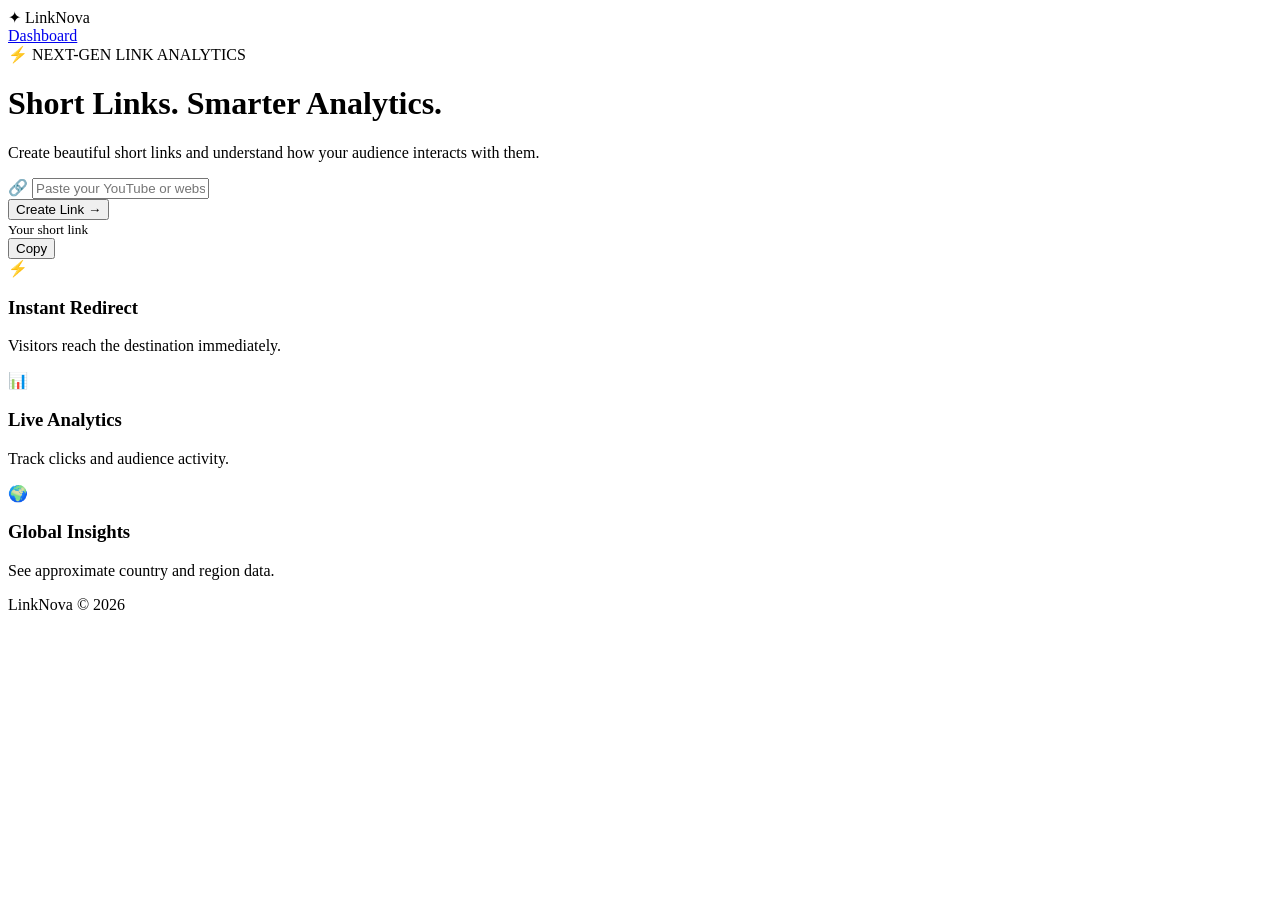
==== commit 85c680d7: "Update index.html" ====
--- a/index.html
+++ b/index.html
@@ -1,1791 +1,119 @@
 <!DOCTYPE html>
-<html lang="ta">
+<html lang="en">
 <head>
-<meta charset="UTF-8">
-<meta name="viewport"
-      content="width=device-width,
-               initial-scale=1.0,
-               maximum-scale=1.0,
-               user-scalable=no">
+  <meta charset="UTF-8">
+  <meta name="viewport" content="width=device-width,initial-scale=1">
 
-<title>St. Xavier's Church</title>
+  <title>LinkNova — Smart Link Analytics</title>
 
-<style>
-
-/* =========================================================
-   BASIC
-========================================================= */
-
-*{
-    margin:0;
-    padding:0;
-    box-sizing:border-box;
-    -webkit-tap-highlight-color:transparent;
-}
-
-html{
-    scroll-behavior:smooth;
-}
-
-body{
-    min-height:100vh;
-    overflow-x:hidden;
-    font-family:
-        "Noto Sans Tamil",
-        "Segoe UI",
-        Arial,
-        sans-serif;
-
-    color:white;
-
-    background:
-        radial-gradient(
-            circle at 50% 35%,
-            rgba(255,255,255,.09),
-            transparent 35%
-        ),
-        linear-gradient(
-            135deg,
-            #07080c,
-            #11131a 45%,
-            #08090d
-        );
-
-    position:relative;
-}
-
-
-/* =========================================================
-   GLASS BACKGROUND LIGHT
-========================================================= */
-
-body::before{
-    content:"";
-    position:fixed;
-    width:500px;
-    height:500px;
-
-    left:50%;
-    top:45%;
-
-    transform:translate(-50%,-50%);
-
-    background:
-        radial-gradient(
-            circle,
-            rgba(255,255,255,.10),
-            transparent 68%
-        );
-
-    filter:blur(50px);
-
-    pointer-events:none;
-    z-index:-5;
-}
-
-
-/* =========================================================
-   MOVING BUBBLES
-========================================================= */
-
-.bubbles{
-    position:fixed;
-    inset:0;
-    overflow:hidden;
-    pointer-events:none;
-    z-index:-2;
-}
-
-.bubble{
-    position:absolute;
-
-    width:var(--size);
-    height:var(--size);
-
-    left:var(--left);
-    bottom:-150px;
-
-    border-radius:50%;
-
-    background:
-        radial-gradient(
-            circle at 30% 25%,
-            rgba(255,255,255,.65),
-            rgba(255,255,255,.12) 35%,
-            rgba(255,255,255,.02) 70%
-        );
-
-    border:1px solid rgba(255,255,255,.18);
-
-    box-shadow:
-        inset 0 0 18px rgba(255,255,255,.15),
-        0 0 30px rgba(255,255,255,.05);
-
-    backdrop-filter:blur(3px);
-
-    animation:
-        bubbleMove var(--duration) linear infinite;
-
-    animation-delay:var(--delay);
-}
-
-@keyframes bubbleMove{
-
-    0%{
-        transform:
-            translate3d(0,0,0)
-            scale(.7);
-        opacity:0;
-    }
-
-    10%{
-        opacity:.5;
-    }
-
-    50%{
-        transform:
-            translate3d(
-                var(--move),
-                -55vh,
-                0
-            )
-            scale(1);
-        opacity:.65;
-    }
-
-    100%{
-        transform:
-            translate3d(
-                calc(var(--move) * -1),
-                -120vh,
-                0
-            )
-            scale(.85);
-        opacity:0;
-    }
-}
-
-
-/* =========================================================
-   BUTTERFLIES
-========================================================= */
-
-.butterflies{
-    position:fixed;
-    inset:0;
-    overflow:hidden;
-    pointer-events:none;
-    z-index:-1;
-}
-
-.butterfly{
-    position:absolute;
-
-    font-size:var(--size);
-
-    left:-80px;
-    top:var(--top);
-
-    opacity:.5;
-
-    filter:
-        drop-shadow(
-            0 0 10px
-            rgba(255,255,255,.25)
-        );
-
-    animation:
-        butterflyMove
-        var(--duration)
-        linear infinite;
-
-    animation-delay:var(--delay);
-}
-
-@keyframes butterflyMove{
-
-    0%{
-        transform:
-            translate3d(-80px,0,0)
-            rotate(0deg);
-        opacity:0;
-    }
-
-    10%{
-        opacity:.55;
-    }
-
-    25%{
-        transform:
-            translate3d(25vw,-35px,0)
-            rotate(10deg);
-    }
-
-    50%{
-        transform:
-            translate3d(50vw,45px,0)
-            rotate(-8deg);
-    }
-
-    75%{
-        transform:
-            translate3d(75vw,-30px,0)
-            rotate(10deg);
-    }
-
-    100%{
-        transform:
-            translate3d(
-                calc(100vw + 100px),
-                30px,
-                0
-            )
-            rotate(-5deg);
-
-        opacity:0;
-    }
-}
-
-
-/* =========================================================
-   TOP NAVIGATION
-========================================================= */
-
-.topbar{
-    width:min(1180px,94%);
-    margin:18px auto 0;
-
-    padding:12px;
-
-    display:flex;
-    align-items:center;
-    justify-content:space-between;
-    gap:12px;
-
-    border:1px solid rgba(255,255,255,.18);
-
-    border-radius:25px;
-
-    background:
-        linear-gradient(
-            135deg,
-            rgba(255,255,255,.12),
-            rgba(255,255,255,.035)
-        );
-
-    backdrop-filter:
-        blur(28px)
-        saturate(150%);
-
-    -webkit-backdrop-filter:
-        blur(28px)
-        saturate(150%);
-
-    box-shadow:
-        inset 0 1px 0 rgba(255,255,255,.20),
-        0 15px 50px rgba(0,0,0,.35);
-
-    position:relative;
-    z-index:20;
-}
-
-.socials{
-    display:flex;
-    gap:8px;
-}
-
-.glass-btn{
-    min-width:48px;
-    height:48px;
-
-    display:flex;
-    align-items:center;
-    justify-content:center;
-
-    padding:0 18px;
-
-    border-radius:17px;
-
-    border:1px solid rgba(255,255,255,.20);
-
-    background:
-        linear-gradient(
-            135deg,
-            rgba(255,255,255,.16),
-            rgba(255,255,255,.035)
-        );
-
-    color:white;
-
-    font-size:20px;
-
-    backdrop-filter:blur(20px);
-
-    box-shadow:
-        inset 0 1px 0 rgba(255,255,255,.20),
-        0 8px 25px rgba(0,0,0,.20);
-
-    transition:.3s ease;
-
-    cursor:pointer;
-}
-
-.glass-btn:hover,
-.glass-btn:active{
-    transform:translateY(-2px) scale(1.03);
-
-    background:
-        linear-gradient(
-            135deg,
-            rgba(255,255,255,.24),
-            rgba(255,255,255,.08)
-        );
-
-    box-shadow:
-        0 0 25px rgba(255,255,255,.13),
-        inset 0 1px 0 rgba(255,255,255,.3);
-}
-
-.home-btn{
-    font-size:15px;
-    font-weight:700;
-}
-
-.menu-btn{
-    font-size:15px;
-}
-
-
-/* =========================================================
-   TITLE BAR
-========================================================= */
-
-.title-bar{
-    width:min(1180px,94%);
-
-    margin:16px auto;
-
-    padding:17px;
-
-    text-align:center;
-
-    border-radius:20px;
-
-    border:1px solid rgba(255,255,255,.15);
-
-    background:
-        linear-gradient(
-            135deg,
-            rgba(255,255,255,.09),
-            rgba(255,255,255,.025)
-        );
-
-    backdrop-filter:blur(25px);
-
-    box-shadow:
-        inset 0 1px 0 rgba(255,255,255,.16),
-        0 10px 40px rgba(0,0,0,.22);
-
-    font-weight:600;
-
-    letter-spacing:.3px;
-}
-
-
-/* =========================================================
-   MAIN GLASS CONTAINER
-========================================================= */
-
-.main-card{
-
-    width:min(1180px,94%);
-
-    min-height:720px;
-
-    margin:35px auto 60px;
-
-    padding:45px 30px;
-
-    border-radius:38px;
-
-    border:
-        1px solid
-        rgba(255,255,255,.20);
-
-    background:
-        linear-gradient(
-            135deg,
-            rgba(255,255,255,.105),
-            rgba(255,255,255,.025)
-        );
-
-    backdrop-filter:
-        blur(35px)
-        saturate(130%);
-
-    -webkit-backdrop-filter:
-        blur(35px)
-        saturate(130%);
-
-    box-shadow:
-        inset 0 1px 0
-        rgba(255,255,255,.22),
-
-        inset 0 0 80px
-        rgba(255,255,255,.025),
-
-        0 30px 100px
-        rgba(0,0,0,.45);
-
-    position:relative;
-
-    overflow:hidden;
-}
-
-
-/* glass shine */
-
-.main-card::before{
-
-    content:"";
-
-    position:absolute;
-
-    width:65%;
-    height:100%;
-
-    top:-100%;
-    left:-30%;
-
-    background:
-        linear-gradient(
-            120deg,
-            transparent,
-            rgba(255,255,255,.08),
-            transparent
-        );
-
-    transform:rotate(15deg);
-
-    animation:
-        glassShine 8s ease-in-out infinite;
-
-    pointer-events:none;
-}
-
-@keyframes glassShine{
-
-    0%,60%{
-        transform:
-            translateX(-100%)
-            rotate(15deg);
-    }
-
-    100%{
-        transform:
-            translateX(250%)
-            rotate(15deg);
-    }
-}
-
-
-/* =========================================================
-   HEXAGON AREA
-========================================================= */
-
-.hex-area{
-
-    width:min(850px,100%);
-
-    aspect-ratio:1 / .92;
-
-    margin:auto;
-
-    position:relative;
-}
-
-
-/* =========================================================
-   CENTER LOGO
-========================================================= */
-
-.center-logo{
-
-    position:absolute;
-
-    width:170px;
-    height:170px;
-
-    left:50%;
-    top:50%;
-
-    transform:
-        translate(-50%,-50%);
-
-    border-radius:30px;
-
-    padding:10px;
-
-    display:flex;
-    align-items:center;
-    justify-content:center;
-
-    background:
-        linear-gradient(
-            135deg,
-            rgba(255,255,255,.25),
-            rgba(255,255,255,.045)
-        );
-
-    border:
-        1px solid
-        rgba(255,255,255,.45);
-
-    backdrop-filter:
-        blur(25px)
-        saturate(150%);
-
-    -webkit-backdrop-filter:
-        blur(25px)
-        saturate(150%);
-
-    box-shadow:
-
-        0 0 0 8px
-        rgba(255,255,255,.025),
-
-        0 0 40px
-        rgba(255,255,255,.12),
-
-        inset 0 1px 0
-        rgba(255,255,255,.5),
-
-        0 20px 50px
-        rgba(0,0,0,.45);
-
-    z-index:10;
-
-    overflow:hidden;
-
-    animation:
-        logoFloat 4s ease-in-out infinite;
-}
-
-.center-logo::after{
-
-    content:"";
-
-    position:absolute;
-
-    width:70%;
-    height:25%;
-
-    top:-10%;
-    left:-20%;
-
-    background:
-        rgba(255,255,255,.35);
-
-    filter:blur(15px);
-
-    transform:rotate(-30deg);
-
-    animation:
-        logoReflection 5s linear infinite;
-}
-
-.center-logo img{
-
-    width:100%;
-    height:100%;
-
-    object-fit:contain;
-
-    border-radius:20px;
-
-    position:relative;
-    z-index:2;
-
-    filter:
-        drop-shadow(
-            0 5px 15px
-            rgba(0,0,0,.4)
-        );
-}
-
-@keyframes logoFloat{
-
-    0%,100%{
-        transform:
-            translate(-50%,-50%)
-            scale(1);
-    }
-
-    50%{
-        transform:
-            translate(-50%,-52%)
-            scale(1.025);
-    }
-}
-
-@keyframes logoReflection{
-
-    0%{
-        left:-50%;
-    }
-
-    100%{
-        left:130%;
-    }
-}
-
-
-/* =========================================================
-   HEX BOX
-========================================================= */
-
-.hex{
-
-    position:absolute;
-
-    width:255px;
-    height:210px;
-
-    display:flex;
-
-    align-items:center;
-    justify-content:center;
-
-    text-align:center;
-
-    cursor:pointer;
-
-    transition:
-        transform .45s ease,
-        filter .45s ease;
-
-    z-index:5;
-}
-
-
-/* actual hex background */
-
-.hex::before{
-
-    content:"";
-
-    position:absolute;
-
-    inset:0;
-
-    clip-path:
-        polygon(
-            25% 4%,
-            75% 4%,
-            100% 50%,
-            75% 96%,
-            25% 96%,
-            0 50%
-        );
-
-    background:
-        linear-gradient(
-            135deg,
-            rgba(255,255,255,.16),
-            rgba(255,255,255,.035)
-        );
-
-    border:1px solid rgba(255,255,255,.15);
-
-    backdrop-filter:blur(20px);
-
-    box-shadow:
-        inset 0 1px 0
-        rgba(255,255,255,.20);
-}
-
-
-/* inner glass */
-
-.hex::after{
-
-    content:"";
-
-    position:absolute;
-
-    inset:9px;
-
-    clip-path:
-        polygon(
-            25% 4%,
-            75% 4%,
-            100% 50%,
-            75% 96%,
-            25% 96%,
-            0 50%
-        );
-
-    border:
-        1px solid
-        rgba(255,255,255,.10);
-
-    background:
-        linear-gradient(
-            135deg,
-            rgba(255,255,255,.045),
-            rgba(255,255,255,.012)
-        );
-
-    pointer-events:none;
-}
-
-
-/* =========================================================
-   HEX CONTENT
-========================================================= */
-
-.hex-content{
-
-    position:relative;
-
-    z-index:3;
-
-    width:100%;
-
-    display:flex;
-
-    flex-direction:column;
-
-    align-items:center;
-
-    gap:12px;
-}
-
-.hex-icon{
-
-    width:58px;
-    height:58px;
-
-    display:flex;
-    align-items:center;
-    justify-content:center;
-
-    border-radius:18px;
-
-    background:
-        linear-gradient(
-            135deg,
-            rgba(255,255,255,.22),
-            rgba(255,255,255,.045)
-        );
-
-    border:
-        1px solid
-        rgba(255,255,255,.32);
-
-    box-shadow:
-
-        inset 0 1px 0
-        rgba(255,255,255,.35),
-
-        0 10px 25px
-        rgba(0,0,0,.20);
-
-    font-size:27px;
-
-    backdrop-filter:blur(18px);
-
-    transition:.35s ease;
-}
-
-.hex-title{
-
-    font-size:17px;
-
-    font-weight:700;
-
-    line-height:1.5;
-
-    text-shadow:
-        0 2px 8px
-        rgba(0,0,0,.45);
-}
-
-
-/* =========================================================
-   POSITIONING
-========================================================= */
-
-/* TOP */
-
-.hex-1{
-    left:50%;
-    top:0;
-    transform:translateX(-50%);
-}
-
-/* RIGHT TOP */
-
-.hex-2{
-    right:0;
-    top:25%;
-}
-
-/* RIGHT BOTTOM */
-
-.hex-3{
-    right:5%;
-    bottom:3%;
-}
-
-/* LEFT BOTTOM */
-
-.hex-4{
-    left:5%;
-    bottom:3%;
-}
-
-/* LEFT TOP */
-
-.hex-5{
-    left:0;
-    top:25%;
-}
-
-/* BOTTOM CENTER */
-
-.hex-6{
-    left:50%;
-    bottom:-2%;
-    transform:translateX(-50%);
-}
-
-
-/* =========================================================
-   ACTIVE HEX GLOW
-========================================================= */
-
-.hex.active{
-
-    filter:
-        drop-shadow(
-            0 0 18px
-            rgba(255,255,255,.45)
-        );
-}
-
-.hex.active::before{
-
-    background:
-        linear-gradient(
-            135deg,
-            rgba(255,255,255,.30),
-            rgba(255,255,255,.08)
-        );
-
-    box-shadow:
-        0 0 35px
-        rgba(255,255,255,.22),
-
-        inset 0 0 25px
-        rgba(255,255,255,.12);
-}
-
-.hex.active .hex-icon{
-
-    transform:
-        scale(1.12);
-
-    box-shadow:
-
-        0 0 25px
-        rgba(255,255,255,.38),
-
-        inset 0 0 18px
-        rgba(255,255,255,.20);
-}
-
-
-/* =========================================================
-   CONTINUOUS CLOCKWISE LIGHT PATH
-========================================================= */
-
-.light-path{
-
-    position:absolute;
-
-    left:50%;
-    top:50%;
-
-    width:650px;
-    height:500px;
-
-    transform:
-        translate(-50%,-50%);
-
-    pointer-events:none;
-
-    z-index:7;
-}
-
-
-/* the single travelling light */
-
-.light-dot{
-
-    position:absolute;
-
-    width:9px;
-    height:90px;
-
-    border-radius:100px;
-
-    background:
-        linear-gradient(
-            to bottom,
-            transparent,
-            rgba(255,255,255,.2),
-            white
-        );
-
-    box-shadow:
-        0 0 10px white,
-        0 0 25px rgba(255,255,255,.65),
-        0 0 45px rgba(255,255,255,.35);
-
-    offset-path:
-        path(
-        "M325,5
-         C535,5 650,95 650,250
-         C650,405 535,495 325,495
-         C115,495 0,405 0,250
-         C0,95 115,5 325,5"
-        );
-
-    offset-rotate:auto;
-
-    animation:
-        pathMove 8s linear infinite;
-
-    filter:blur(.2px);
-}
-
-@keyframes pathMove{
-
-    from{
-        offset-distance:0%;
-    }
-
-    to{
-        offset-distance:100%;
-    }
-}
-
-
-/* =========================================================
-   SMALL LIGHT PARTICLE
-========================================================= */
-
-.light-dot::after{
-
-    content:"";
-
-    position:absolute;
-
-    width:20px;
-    height:20px;
-
-    left:50%;
-    top:50%;
-
-    transform:translate(-50%,-50%);
-
-    border-radius:50%;
-
-    background:white;
-
-    box-shadow:
-        0 0 12px white,
-        0 0 30px white,
-        0 0 50px rgba(255,255,255,.5);
-}
-
-
-/* =========================================================
-   MOBILE
-========================================================= */
-
-@media(max-width:700px){
-
-    .topbar{
-
-        width:96%;
-
-        padding:9px;
-
-        border-radius:22px;
-    }
-
-    .socials{
-        gap:5px;
-    }
-
-    .glass-btn{
-
-        min-width:42px;
-
-        width:42px;
-        height:42px;
-
-        padding:0;
-
-        border-radius:15px;
-
-        font-size:17px;
-    }
-
-    .home-btn,
-    .menu-btn{
-
-        width:auto;
-
-        min-width:72px;
-
-        padding:0 13px;
-
-        font-size:12px;
-    }
-
-    .title-bar{
-
-        width:96%;
-
-        font-size:13px;
-
-        padding:14px 8px;
-    }
-
-    .main-card{
-
-        width:96%;
-
-        min-height:680px;
-
-        padding:
-            35px 8px;
-
-        border-radius:30px;
-
-        margin-top:25px;
-    }
-
-    .hex-area{
-
-        width:100%;
-
-        height:620px;
-
-        aspect-ratio:auto;
-    }
-
-    .hex{
-
-        width:150px;
-        height:125px;
-    }
-
-    .hex-icon{
-
-        width:42px;
-        height:42px;
-
-        border-radius:13px;
-
-        font-size:20px;
-    }
-
-    .hex-title{
-
-        font-size:12px;
-
-        line-height:1.35;
-    }
-
-    .hex-1{
-        top:5px;
-    }
-
-    .hex-2{
-        right:-7px;
-        top:23%;
-    }
-
-    .hex-3{
-        right:4px;
-        bottom:7%;
-    }
-
-    .hex-4{
-        left:4px;
-        bottom:7%;
-    }
-
-    .hex-5{
-        left:-7px;
-        top:23%;
-    }
-
-    .hex-6{
-        bottom:-4px;
-    }
-
-    .center-logo{
-
-        width:125px;
-        height:125px;
-
-        border-radius:25px;
-
-        padding:8px;
-    }
-
-    .center-logo img{
-
-        border-radius:17px;
-    }
-
-    .light-path{
-
-        width:360px;
-        height:430px;
-    }
-
-    .light-dot{
-
-        width:5px;
-        height:55px;
-
-        offset-path:
-        path(
-        "M180,5
-         C300,5 360,85 360,215
-         C360,345 300,425 180,425
-         C60,425 0,345 0,215
-         C0,85 60,5 180,5"
-        );
-
-        animation-duration:7s;
-    }
-}
-
-
-/* =========================================================
-   SMALL PHONE
-========================================================= */
-
-@media(max-width:420px){
-
-    .hex{
-
-        width:138px;
-        height:116px;
-    }
-
-    .hex-icon{
-
-        width:39px;
-        height:39px;
-
-        font-size:18px;
-    }
-
-    .hex-title{
-
-        font-size:11px;
-    }
-
-    .center-logo{
-
-        width:115px;
-        height:115px;
-    }
-
-    .hex-area{
-
-        height:590px;
-    }
-
-    .light-path{
-
-        width:330px;
-        height:400px;
-    }
-
-    .light-dot{
-
-        offset-path:
-        path(
-        "M165,5
-         C275,5 330,80 330,200
-         C330,320 275,395 165,395
-         C55,395 0,320 0,200
-         C0,80 55,5 165,5"
-        );
-    }
-}
-
-</style>
+  <link rel="stylesheet" href="style.css">
 </head>
-
 
 <body>
 
+<div class="aurora aurora1"></div>
+<div class="aurora aurora2"></div>
 
-<!-- ======================================================
-     BACKGROUND BUBBLES
-======================================================= -->
+<header class="navbar">
 
-<div class="bubbles">
+  <div class="brand">
+    <span class="brandIcon">✦</span>
+    <span>LinkNova</span>
+  </div>
 
-    <div class="bubble"
-         style="
-         --size:45px;
-         --left:8%;
-         --move:60px;
-         --duration:12s;
-         --delay:0s;">
-    </div>
-
-    <div class="bubble"
-         style="
-         --size:25px;
-         --left:22%;
-         --move:-50px;
-         --duration:15s;
-         --delay:2s;">
-    </div>
-
-    <div class="bubble"
-         style="
-         --size:70px;
-         --left:38%;
-         --move:70px;
-         --duration:18s;
-         --delay:4s;">
-    </div>
-
-    <div class="bubble"
-         style="
-         --size:35px;
-         --left:58%;
-         --move:-70px;
-         --duration:13s;
-         --delay:1s;">
-    </div>
-
-    <div class="bubble"
-         style="
-         --size:55px;
-         --left:76%;
-         --move:50px;
-         --duration:16s;
-         --delay:5s;">
-    </div>
-
-    <div class="bubble"
-         style="
-         --size:22px;
-         --left:90%;
-         --move:-60px;
-         --duration:11s;
-         --delay:3s;">
-    </div>
-
-</div>
-
-
-<!-- ======================================================
-     BUTTERFLIES
-======================================================= -->
-
-<div class="butterflies">
-
-    <div class="butterfly"
-         style="
-         --size:25px;
-         --top:18%;
-         --duration:18s;
-         --delay:0s;">
-        🦋
-    </div>
-
-    <div class="butterfly"
-         style="
-         --size:18px;
-         --top:48%;
-         --duration:23s;
-         --delay:5s;">
-        🦋
-    </div>
-
-    <div class="butterfly"
-         style="
-         --size:30px;
-         --top:72%;
-         --duration:20s;
-         --delay:9s;">
-        🦋
-    </div>
-
-</div>
-
-
-<!-- ======================================================
-     TOP BAR
-======================================================= -->
-
-<header class="topbar">
-
-    <div class="socials">
-
-        <button
-            class="glass-btn"
-            onclick="openPage('https://youtube.com')">
-            ▶
-        </button>
-
-        <button
-            class="glass-btn"
-            onclick="openPage('https://instagram.com')">
-            ◎
-        </button>
-
-        <button
-            class="glass-btn"
-            onclick="openPage('https://maps.google.com')">
-            📍
-        </button>
-
-        <button
-            class="glass-btn"
-            onclick="openPage('https://wa.me/')">
-            ◉
-        </button>
-
-    </div>
-
-
-    <button
-        class="glass-btn home-btn"
-        onclick="goHome()">
-
-        🏠 Home
-
-    </button>
-
-
-    <button
-        class="glass-btn menu-btn"
-        onclick="toggleMenu()">
-
-        பங்குத்தந்தை
-
-    </button>
+  <a href="dashboard.html" class="navButton">
+    Dashboard
+  </a>
 
 </header>
 
 
-<!-- ======================================================
-     TITLE
-======================================================= -->
+<main class="hero">
 
-<div class="title-bar">
+  <div class="heroGlow"></div>
 
-    புனித சவேரியார் கொடியேற்றம் – நவம்பர் 25
+  <div class="heroContent">
 
-</div>
+    <div class="badge">
+      ⚡ NEXT-GEN LINK ANALYTICS
+    </div>
 
+    <h1>
+      Short Links.
+      <span>Smarter Analytics.</span>
+    </h1>
 
-<!-- ======================================================
-     MAIN
-======================================================= -->
+    <p>
+      Create beautiful short links and understand
+      how your audience interacts with them.
+    </p>
 
-<main class="main-card">
+    <div class="creatorCard">
 
+      <div class="inputWrapper">
+        <span>🔗</span>
 
-    <section class="hex-area">
+        <input
+          id="urlInput"
+          type="url"
+          placeholder="Paste your YouTube or website URL..."
+        >
+      </div>
 
+      <button id="createBtn">
+        Create Link
+        <span>→</span>
+      </button>
 
-        <!-- =================================================
-             MOVING LIGHT PATH
-        ================================================== -->
+    </div>
 
-        <div class="light-path">
+    <div id="result" class="result hidden">
 
-            <div class="light-dot"></div>
+      <div>
+        <small>Your short link</small>
+        <strong id="shortUrl"></strong>
+      </div>
 
-        </div>
+      <button id="copyBtn">
+        Copy
+      </button>
 
+    </div>
 
-        <!-- =================================================
-             CENTER LOGO
-        ================================================== -->
-
-        <div class="center-logo">
-
-            <img
-                src="logod.png"
-                alt="St. Xavier's Church Logo">
-
-        </div>
-
-
-        <!-- =================================================
-             1. HISTORY
-        ================================================== -->
-
-        <div
-            class="hex hex-1"
-            data-index="0"
-            onclick="goToPage('history.html')">
-
-            <div class="hex-content">
-
-                <div class="hex-icon">
-                    📖
-                </div>
-
-                <div class="hex-title">
-                    ஆலய வரலாறு
-                </div>
-
-            </div>
-
-        </div>
-
-
-        <!-- =================================================
-             2. PHOTOS
-        ================================================== -->
-
-        <div
-            class="hex hex-2"
-            data-index="1"
-            onclick="goToPage('photos.html')">
-
-            <div class="hex-content">
-
-                <div class="hex-icon">
-                    🖼️
-                </div>
-
-                <div class="hex-title">
-                    புகைப்படங்கள்
-                </div>
-
-            </div>
-
-        </div>
-
-
-        <!-- =================================================
-             3. GROUPS
-        ================================================== -->
-
-        <div
-            class="hex hex-3"
-            data-index="2"
-            onclick="goToPage('groups.html')">
-
-            <div class="hex-content">
-
-                <div class="hex-icon">
-                    👥
-                </div>
-
-                <div class="hex-title">
-                    ஆலய குழுக்கள்
-                </div>
-
-            </div>
-
-        </div>
-
-
-        <!-- =================================================
-             4. MASS
-        ================================================== -->
-
-        <div
-            class="hex hex-4"
-            data-index="3"
-            onclick="goToPage('mass.html')">
-
-            <div class="hex-content">
-
-                <div class="hex-icon">
-                    ✝️
-                </div>
-
-                <div class="hex-title">
-                    திருப்பலிகள்
-                </div>
-
-            </div>
-
-        </div>
-
-
-        <!-- =================================================
-             5. CONTACT
-        ================================================== -->
-
-        <div
-            class="hex hex-5"
-            data-index="4"
-            onclick="goToPage('contact.html')">
-
-            <div class="hex-content">
-
-                <div class="hex-icon">
-                    📍
-                </div>
-
-                <div class="hex-title">
-                    முகவரி
-                </div>
-
-            </div>
-
-        </div>
-
-
-        <!-- =================================================
-             6. PRIESTS
-        ================================================== -->
-
-        <div
-            class="hex hex-6"
-            data-index="5"
-            onclick="goToPage('priests.html')">
-
-            <div class="hex-content">
-
-                <div class="hex-icon">
-                    ⛪
-                </div>
-
-                <div class="hex-title">
-                    பங்கில் பணியாற்றிய
-                    அருட்தந்தையர்கள்
-                </div>
-
-            </div>
-
-        </div>
-
-
-    </section>
+  </div>
 
 </main>
 
 
-<script>
+<section class="features">
 
-/* =========================================================
-   PAGE NAVIGATION
-========================================================= */
+  <div class="featureCard">
+    <div class="featureIcon">⚡</div>
+    <h3>Instant Redirect</h3>
+    <p>Visitors reach the destination immediately.</p>
+  </div>
 
-function goToPage(page){
+  <div class="featureCard">
+    <div class="featureIcon">📊</div>
+    <h3>Live Analytics</h3>
+    <p>Track clicks and audience activity.</p>
+  </div>
 
-    window.location.href = page;
+  <div class="featureCard">
+    <div class="featureIcon">🌍</div>
+    <h3>Global Insights</h3>
+    <p>See approximate country and region data.</p>
+  </div>
 
-}
+</section>
 
 
-function goHome(){
-
-    window.location.href = "index.html";
-
-}
+<footer>
+  LinkNova © 2026
+</footer>
 
 
-function openPage(url){
-
-    window.open(url,"_blank");
-
-}
-
-
-function toggleMenu(){
-
-    /*
-       இங்கே உன் பங்குத்தந்தை page-ன் filename
-       மாற்றிக்கொள்ளலாம்.
-    */
-
-    window.location.href = "priests.html";
-
-}
-
-
-/* =========================================================
-   AUTOMATIC ACTIVE HEX
-   Based on moving light position
-========================================================= */
-
-const hexes =
-    document.querySelectorAll(".hex");
-
-const positions = [
-
-    {
-        x:50,
-        y:8
-    },
-
-    {
-        x:82,
-        y:30
-    },
-
-    {
-        x:78,
-        y:78
-    },
-
-    {
-        x:22,
-        y:78
-    },
-
-    {
-        x:18,
-        y:30
-    },
-
-    {
-        x:50,
-        y:91
-    }
-
-];
-
-
-/* =========================================================
-   CLOCKWISE ACTIVE ANIMATION
-========================================================= */
-
-let activeIndex = 0;
-
-function activateHex(){
-
-    hexes.forEach(hex=>{
-        hex.classList.remove("active");
-    });
-
-    if(hexes[activeIndex]){
-
-        hexes[activeIndex]
-            .classList.add("active");
-
-    }
-
-    activeIndex++;
-
-    if(activeIndex >= hexes.length){
-
-        activeIndex = 0;
-
-    }
-
-}
-
-
-/*
-   Light path 8 seconds.
-   6 sections -> approximately
-   1.33 sec per box.
-*/
-
-setInterval(
-    activateHex,
-    1333
-);
-
-
-/* First active box */
-
-activateHex();
-
-
-/* =========================================================
-   TOUCH EFFECT
-========================================================= */
-
-hexes.forEach(hex=>{
-
-    hex.addEventListener(
-        "touchstart",
-        function(){
-
-            hexes.forEach(item=>{
-                item.classList.remove("active");
-            });
-
-            this.classList.add("active");
-
-        },
-        {
-            passive:true
-        }
-    );
-
-
-    hex.addEventListener(
-        "mouseenter",
-        function(){
-
-            hexes.forEach(item=>{
-                item.classList.remove("active");
-            });
-
-            this.classList.add("active");
-
-        }
-    );
-
-});
-
-
-/* =========================================================
-   PREVENT DOUBLE TAP ZOOM
-========================================================= */
-
-let lastTouchEnd = 0;
-
-document.addEventListener(
-    "touchend",
-    function(event){
-
-        const now =
-            new Date().getTime();
-
-        if(
-            now - lastTouchEnd <= 300
-        ){
-
-            event.preventDefault();
-
-        }
-
-        lastTouchEnd = now;
-
-    },
-    false
-);
-
-</script>
+<script src="app.js"></script>
 
 </body>
 </html>
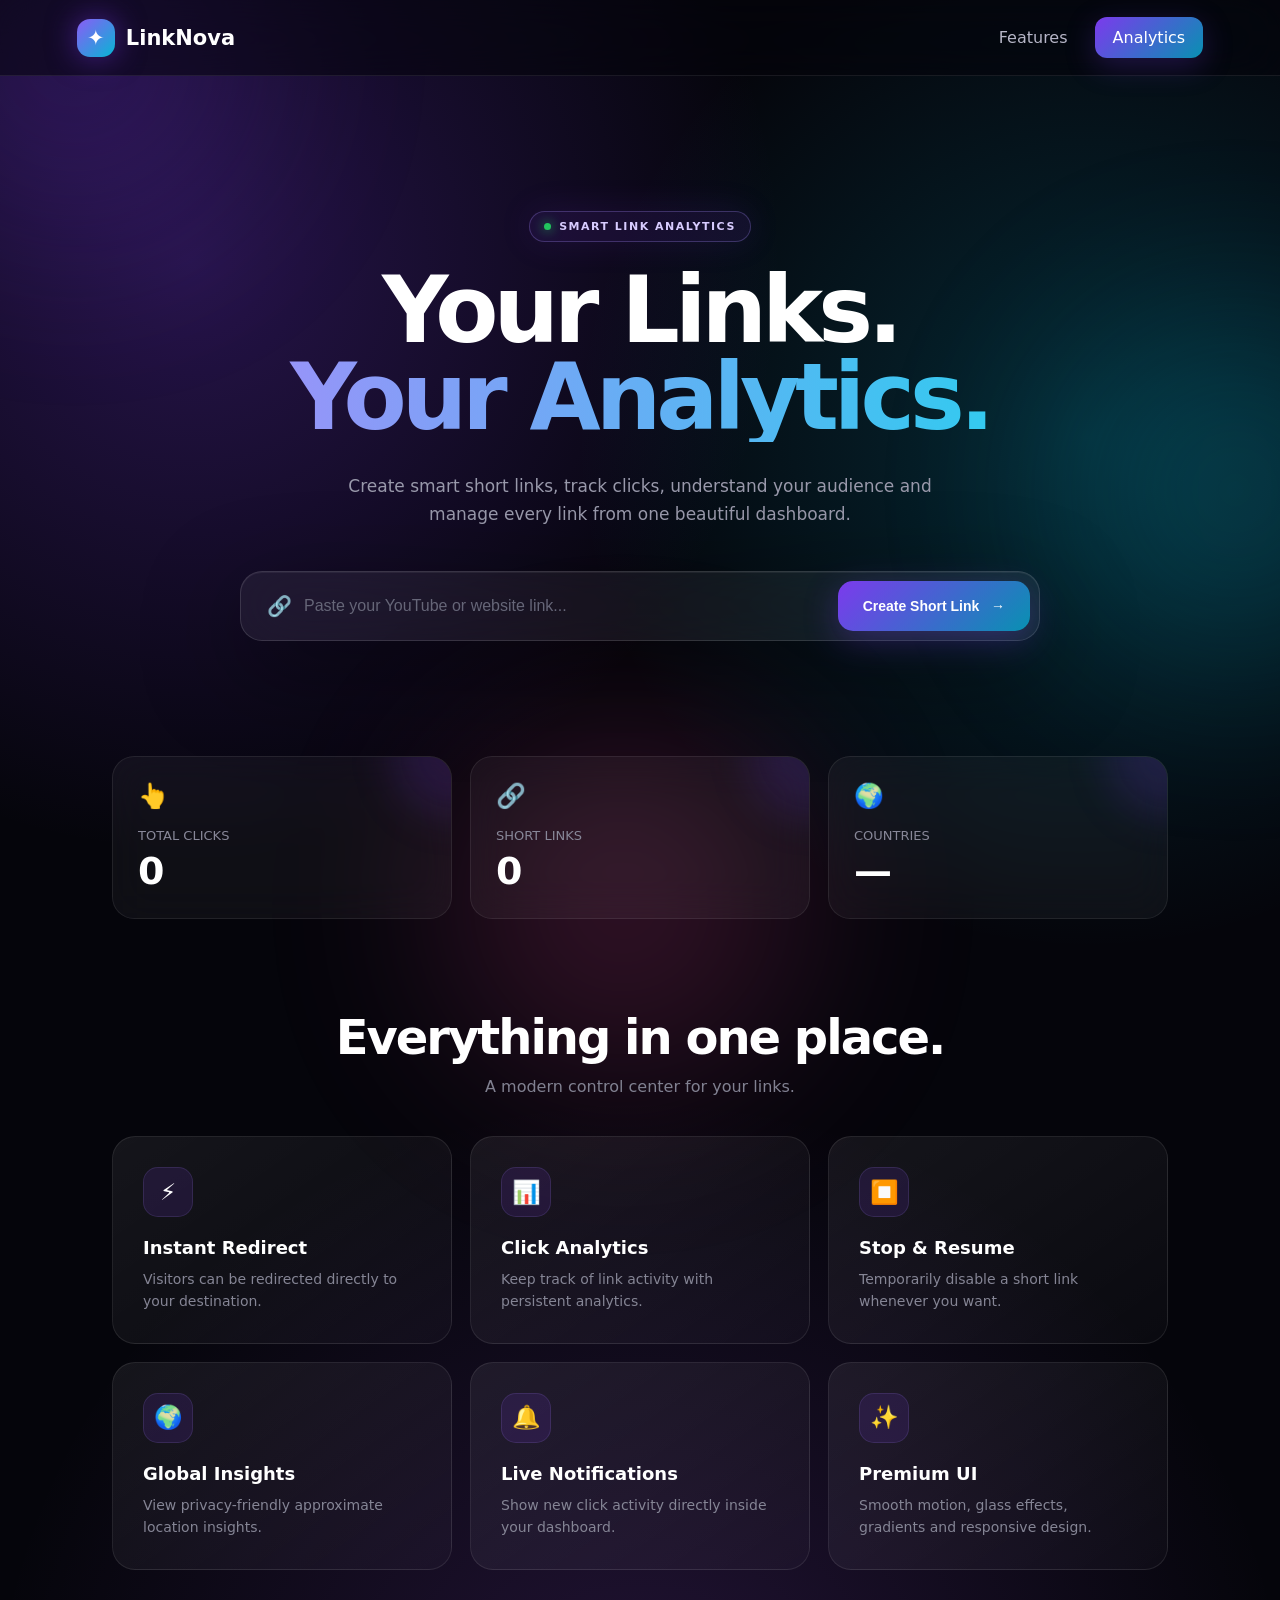
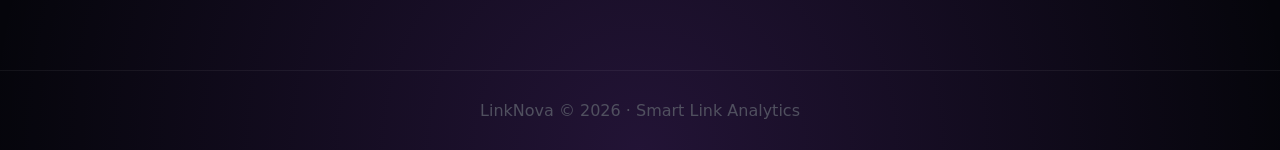
==== commit 1eabe88d: "Update index.html" ====
--- a/index.html
+++ b/index.html
@@ -1,119 +1,1783 @@
 <!DOCTYPE html>
 <html lang="en">
 <head>
-  <meta charset="UTF-8">
-  <meta name="viewport" content="width=device-width,initial-scale=1">
-
-  <title>LinkNova — Smart Link Analytics</title>
-
-  <link rel="stylesheet" href="style.css">
+<meta charset="UTF-8">
+<meta name="viewport" content="width=device-width, initial-scale=1.0">
+
+<title>LinkNova — Smart Link Analytics</title>
+
+<meta name="theme-color" content="#080812">
+
+<style>
+
+*{
+    margin:0;
+    padding:0;
+    box-sizing:border-box;
+}
+
+html{
+    scroll-behavior:smooth;
+}
+
+body{
+    min-height:100vh;
+    font-family:
+        Inter,
+        system-ui,
+        -apple-system,
+        BlinkMacSystemFont,
+        "Segoe UI",
+        sans-serif;
+
+    color:#fff;
+
+    background:
+        radial-gradient(
+            circle at 15% 15%,
+            rgba(124,58,237,.28),
+            transparent 32%
+        ),
+        radial-gradient(
+            circle at 85% 25%,
+            rgba(6,182,212,.20),
+            transparent 30%
+        ),
+        radial-gradient(
+            circle at 50% 100%,
+            rgba(168,85,247,.18),
+            transparent 35%
+        ),
+        #05050b;
+
+    overflow-x:hidden;
+}
+
+
+/* =========================
+   BACKGROUND
+========================= */
+
+.grid{
+    position:fixed;
+    inset:0;
+
+    pointer-events:none;
+
+    opacity:.16;
+
+    background-image:
+        linear-gradient(
+            rgba(255,255,255,.04) 1px,
+            transparent 1px
+        ),
+        linear-gradient(
+            90deg,
+            rgba(255,255,255,.04) 1px,
+            transparent 1px
+        );
+
+    background-size:50px 50px;
+
+    mask-image:
+        linear-gradient(
+            to bottom,
+            black,
+            transparent
+        );
+}
+
+.orb{
+    position:fixed;
+
+    width:350px;
+    height:350px;
+
+    border-radius:50%;
+
+    filter:blur(100px);
+
+    pointer-events:none;
+
+    opacity:.20;
+
+    animation:orbMove 12s ease-in-out infinite alternate;
+}
+
+.orb.one{
+    background:#7c3aed;
+    top:-120px;
+    left:-100px;
+}
+
+.orb.two{
+    background:#06b6d4;
+    right:-130px;
+    top:35%;
+    animation-delay:3s;
+}
+
+.orb.three{
+    background:#ec4899;
+    left:35%;
+    bottom:-180px;
+    animation-delay:6s;
+}
+
+@keyframes orbMove{
+
+    from{
+        transform:translate(0,0) scale(1);
+    }
+
+    to{
+        transform:translate(80px,60px) scale(1.25);
+    }
+}
+
+
+/* =========================
+   NAVBAR
+========================= */
+
+.navbar{
+
+    position:relative;
+    z-index:20;
+
+    height:76px;
+
+    display:flex;
+    align-items:center;
+    justify-content:space-between;
+
+    padding:0 6%;
+
+    border-bottom:
+        1px solid rgba(255,255,255,.08);
+
+    background:
+        rgba(5,5,12,.55);
+
+    backdrop-filter:blur(25px);
+}
+
+.logo{
+
+    display:flex;
+    align-items:center;
+    gap:11px;
+
+    font-size:21px;
+    font-weight:800;
+}
+
+.logoIcon{
+
+    width:38px;
+    height:38px;
+
+    display:grid;
+    place-items:center;
+
+    border-radius:13px;
+
+    background:
+        linear-gradient(
+            135deg,
+            #8b5cf6,
+            #06b6d4
+        );
+
+    box-shadow:
+        0 0 30px rgba(124,58,237,.5);
+
+    animation:logoPulse 3s infinite;
+}
+
+@keyframes logoPulse{
+
+    0%,100%{
+        box-shadow:
+            0 0 20px rgba(124,58,237,.35);
+    }
+
+    50%{
+        box-shadow:
+            0 0 45px rgba(6,182,212,.55);
+    }
+}
+
+.navRight{
+    display:flex;
+    align-items:center;
+    gap:12px;
+}
+
+.navLink{
+
+    color:#b7b7c8;
+
+    text-decoration:none;
+
+    padding:10px 15px;
+
+    border-radius:11px;
+
+    transition:.25s;
+}
+
+.navLink:hover{
+    color:white;
+    background:rgba(255,255,255,.07);
+}
+
+.navButton{
+
+    color:white;
+    text-decoration:none;
+
+    padding:11px 18px;
+
+    border-radius:12px;
+
+    background:
+        linear-gradient(
+            135deg,
+            #7c3aed,
+            #0891b2
+        );
+
+    box-shadow:
+        0 8px 30px rgba(124,58,237,.25);
+
+    transition:.25s;
+}
+
+.navButton:hover{
+    transform:translateY(-2px);
+}
+
+
+/* =========================
+   HERO
+========================= */
+
+.hero{
+
+    position:relative;
+    z-index:2;
+
+    min-height:680px;
+
+    display:flex;
+    align-items:center;
+    justify-content:center;
+
+    text-align:center;
+
+    padding:90px 20px 70px;
+}
+
+.heroInner{
+    width:100%;
+    max-width:950px;
+}
+
+.badge{
+
+    display:inline-flex;
+    align-items:center;
+    gap:8px;
+
+    padding:8px 14px;
+
+    border-radius:100px;
+
+    color:#d8ccff;
+
+    font-size:11px;
+
+    font-weight:700;
+
+    letter-spacing:1.5px;
+
+    background:
+        rgba(124,58,237,.10);
+
+    border:
+        1px solid rgba(167,139,250,.28);
+
+    box-shadow:
+        0 0 35px rgba(124,58,237,.12);
+
+    animation:fadeUp .8s ease both;
+}
+
+.badgeDot{
+
+    width:7px;
+    height:7px;
+
+    border-radius:50%;
+
+    background:#22c55e;
+
+    box-shadow:
+        0 0 12px #22c55e;
+
+    animation:blink 1.5s infinite;
+}
+
+@keyframes blink{
+
+    0%,100%{
+        opacity:1;
+    }
+
+    50%{
+        opacity:.3;
+    }
+}
+
+.hero h1{
+
+    margin-top:25px;
+
+    font-size:
+        clamp(
+            48px,
+            8vw,
+            92px
+        );
+
+    line-height:.95;
+
+    letter-spacing:-5px;
+
+    font-weight:900;
+
+    animation:fadeUp .9s .1s ease both;
+}
+
+.gradientText{
+
+    display:block;
+
+    background:
+        linear-gradient(
+            90deg,
+            #a78bfa,
+            #22d3ee,
+            #e879f9,
+            #a78bfa
+        );
+
+    background-size:300%;
+
+    color:transparent;
+
+    background-clip:text;
+    -webkit-background-clip:text;
+
+    animation:
+        gradientFlow 6s linear infinite;
+}
+
+@keyframes gradientFlow{
+
+    to{
+        background-position:300%;
+    }
+}
+
+.heroDescription{
+
+    max-width:650px;
+
+    margin:30px auto 0;
+
+    color:#9999ab;
+
+    font-size:17px;
+
+    line-height:1.7;
+
+    animation:
+        fadeUp .9s .2s ease both;
+}
+
+
+/* =========================
+   CREATOR
+========================= */
+
+.creator{
+
+    margin:42px auto 0;
+
+    max-width:800px;
+
+    padding:9px;
+
+    display:flex;
+
+    gap:8px;
+
+    border-radius:22px;
+
+    background:
+        rgba(255,255,255,.055);
+
+    border:
+        1px solid rgba(255,255,255,.13);
+
+    box-shadow:
+        0 30px 100px rgba(0,0,0,.45),
+        inset 0 1px rgba(255,255,255,.06);
+
+    backdrop-filter:blur(30px);
+
+    animation:
+        fadeUp 1s .3s ease both;
+}
+
+.inputBox{
+
+    flex:1;
+
+    display:flex;
+    align-items:center;
+
+    gap:12px;
+
+    padding:0 17px;
+}
+
+.inputIcon{
+    font-size:20px;
+}
+
+.inputBox input{
+
+    width:100%;
+
+    border:none;
+    outline:none;
+
+    background:transparent;
+
+    color:white;
+
+    font-size:16px;
+}
+
+.inputBox input::placeholder{
+    color:#666678;
+}
+
+.createButton{
+
+    border:none;
+
+    color:white;
+
+    cursor:pointer;
+
+    padding:17px 25px;
+
+    border-radius:15px;
+
+    font-size:14px;
+
+    font-weight:800;
+
+    background:
+        linear-gradient(
+            135deg,
+            #7c3aed,
+            #0891b2
+        );
+
+    box-shadow:
+        0 10px 35px rgba(124,58,237,.30);
+
+    transition:
+        transform .2s,
+        box-shadow .2s;
+}
+
+.createButton:hover{
+
+    transform:
+        translateY(-3px);
+
+    box-shadow:
+        0 18px 45px rgba(124,58,237,.45);
+}
+
+.createButton:active{
+    transform:scale(.97);
+}
+
+
+/* =========================
+   RESULT
+========================= */
+
+.result{
+
+    max-width:800px;
+
+    margin:15px auto 0;
+
+    padding:18px;
+
+    display:none;
+
+    align-items:center;
+
+    justify-content:space-between;
+
+    gap:15px;
+
+    text-align:left;
+
+    border-radius:17px;
+
+    background:
+        rgba(34,197,94,.07);
+
+    border:
+        1px solid rgba(34,197,94,.20);
+
+    animation:
+        resultIn .45s ease both;
+}
+
+.result.show{
+    display:flex;
+}
+
+@keyframes resultIn{
+
+    from{
+        opacity:0;
+        transform:translateY(10px);
+    }
+
+    to{
+        opacity:1;
+        transform:translateY(0);
+    }
+}
+
+.result small{
+
+    display:block;
+
+    color:#7e7e8d;
+
+    font-size:11px;
+
+    margin-bottom:5px;
+}
+
+.resultLink{
+
+    color:#67e8f9;
+
+    font-weight:700;
+
+    word-break:break-all;
+}
+
+.copyButton{
+
+    border:none;
+
+    cursor:pointer;
+
+    padding:10px 16px;
+
+    border-radius:10px;
+
+    background:white;
+
+    color:#07070c;
+
+    font-weight:800;
+}
+
+
+/* =========================
+   STATS
+========================= */
+
+.statsSection{
+
+    position:relative;
+    z-index:2;
+
+    max-width:1100px;
+
+    margin:auto;
+
+    padding:0 22px 70px;
+}
+
+.statsGrid{
+
+    display:grid;
+
+    grid-template-columns:
+        repeat(3,1fr);
+
+    gap:18px;
+}
+
+.statCard{
+
+    position:relative;
+
+    overflow:hidden;
+
+    padding:25px;
+
+    border-radius:22px;
+
+    background:
+        rgba(255,255,255,.045);
+
+    border:
+        1px solid rgba(255,255,255,.08);
+
+    backdrop-filter:blur(20px);
+
+    transition:.3s;
+}
+
+.statCard:hover{
+
+    transform:
+        translateY(-6px);
+
+    border-color:
+        rgba(139,92,246,.3);
+
+    box-shadow:
+        0 25px 60px rgba(0,0,0,.3);
+}
+
+.statCard::after{
+
+    content:"";
+
+    position:absolute;
+
+    width:120px;
+    height:120px;
+
+    border-radius:50%;
+
+    right:-60px;
+    top:-60px;
+
+    background:
+        rgba(124,58,237,.15);
+
+    filter:blur(20px);
+}
+
+.statIcon{
+    font-size:24px;
+}
+
+.statLabel{
+
+    display:block;
+
+    margin-top:18px;
+
+    color:#888899;
+
+    font-size:13px;
+}
+
+.statValue{
+
+    display:block;
+
+    margin-top:6px;
+
+    font-size:38px;
+
+    font-weight:900;
+}
+
+
+/* =========================
+   FEATURES
+========================= */
+
+.features{
+
+    position:relative;
+    z-index:2;
+
+    max-width:1100px;
+
+    margin:auto;
+
+    padding:
+        20px 22px
+        100px;
+}
+
+.sectionTitle{
+
+    text-align:center;
+
+    margin-bottom:40px;
+}
+
+.sectionTitle h2{
+
+    font-size:
+        clamp(30px,5vw,48px);
+
+    letter-spacing:-2px;
+}
+
+.sectionTitle p{
+
+    margin-top:12px;
+
+    color:#818191;
+}
+
+.featureGrid{
+
+    display:grid;
+
+    grid-template-columns:
+        repeat(3,1fr);
+
+    gap:18px;
+}
+
+.feature{
+
+    padding:30px;
+
+    border-radius:23px;
+
+    background:
+        linear-gradient(
+            145deg,
+            rgba(255,255,255,.065),
+            rgba(255,255,255,.025)
+        );
+
+    border:
+        1px solid rgba(255,255,255,.09);
+
+    transition:.3s;
+}
+
+.feature:hover{
+
+    transform:
+        translateY(-8px);
+
+    border-color:
+        rgba(34,211,238,.25);
+}
+
+.featureIcon{
+
+    width:50px;
+    height:50px;
+
+    display:grid;
+    place-items:center;
+
+    border-radius:15px;
+
+    font-size:23px;
+
+    background:
+        rgba(124,58,237,.13);
+
+    border:
+        1px solid rgba(167,139,250,.15);
+
+    margin-bottom:20px;
+}
+
+.feature h3{
+    font-size:18px;
+}
+
+.feature p{
+
+    color:#858595;
+
+    margin-top:10px;
+
+    line-height:1.6;
+
+    font-size:14px;
+}
+
+
+/* =========================
+   NOTIFICATION
+========================= */
+
+.notification{
+
+    position:fixed;
+
+    z-index:100;
+
+    right:20px;
+    bottom:20px;
+
+    width:min(
+        350px,
+        calc(100% - 40px)
+    );
+
+    padding:17px;
+
+    border-radius:17px;
+
+    background:
+        rgba(16,16,27,.90);
+
+    border:
+        1px solid rgba(139,92,246,.35);
+
+    backdrop-filter:blur(25px);
+
+    box-shadow:
+        0 20px 60px rgba(0,0,0,.45);
+
+    transform:
+        translateY(130px);
+
+    opacity:0;
+
+    transition:.4s;
+}
+
+.notification.show{
+
+    transform:
+        translateY(0);
+
+    opacity:1;
+}
+
+.notificationTitle{
+
+    font-weight:800;
+
+    margin-bottom:5px;
+}
+
+.notificationText{
+
+    color:#9999a9;
+
+    font-size:13px;
+}
+
+
+/* =========================
+   FOOTER
+========================= */
+
+footer{
+
+    position:relative;
+    z-index:2;
+
+    text-align:center;
+
+    padding:30px;
+
+    color:#50505f;
+
+    border-top:
+        1px solid rgba(255,255,255,.06);
+}
+
+
+/* =========================
+   ANIMATION
+========================= */
+
+@keyframes fadeUp{
+
+    from{
+        opacity:0;
+        transform:translateY(25px);
+    }
+
+    to{
+        opacity:1;
+        transform:translateY(0);
+    }
+}
+
+
+/* =========================
+   MOBILE
+========================= */
+
+@media(max-width:700px){
+
+    .navbar{
+        padding:0 18px;
+    }
+
+    .navLink{
+        display:none;
+    }
+
+    .hero{
+        padding-top:70px;
+    }
+
+    .hero h1{
+        letter-spacing:-3px;
+    }
+
+    .creator{
+        flex-direction:column;
+    }
+
+    .inputBox{
+        padding:16px;
+    }
+
+    .createButton{
+        width:100%;
+    }
+
+    .statsGrid{
+        grid-template-columns:1fr;
+    }
+
+    .featureGrid{
+        grid-template-columns:1fr;
+    }
+
+    .result{
+        align-items:flex-start;
+        flex-direction:column;
+    }
+
+    .copyButton{
+        width:100%;
+    }
+
+}
+
+
+/* =========================
+   REDUCED MOTION
+========================= */
+
+@media(prefers-reduced-motion:reduce){
+
+    *,
+    *::before,
+    *::after{
+        animation-duration:.01ms !important;
+        animation-iteration-count:1 !important;
+        transition:none !important;
+    }
+
+}
+
+</style>
 </head>
 
+
 <body>
 
-<div class="aurora aurora1"></div>
-<div class="aurora aurora2"></div>
+<!-- BACKGROUND -->
+<div class="grid"></div>
+
+<div class="orb one"></div>
+<div class="orb two"></div>
+<div class="orb three"></div>
+
+
+<!-- NAVBAR -->
 
 <header class="navbar">
 
-  <div class="brand">
-    <span class="brandIcon">✦</span>
-    <span>LinkNova</span>
-  </div>
-
-  <a href="dashboard.html" class="navButton">
-    Dashboard
-  </a>
+    <div class="logo">
+
+        <div class="logoIcon">
+            ✦
+        </div>
+
+        <span>
+            LinkNova
+        </span>
+
+    </div>
+
+
+    <div class="navRight">
+
+        <a
+            href="#features"
+            class="navLink"
+        >
+            Features
+        </a>
+
+        <a
+            href="#analytics"
+            class="navButton"
+        >
+            Analytics
+        </a>
+
+    </div>
 
 </header>
 
 
-<main class="hero">
-
-  <div class="heroGlow"></div>
-
-  <div class="heroContent">
-
-    <div class="badge">
-      ⚡ NEXT-GEN LINK ANALYTICS
+
+<!-- HERO -->
+
+<main>
+
+<section class="hero">
+
+    <div class="heroInner">
+
+        <div class="badge">
+
+            <span class="badgeDot"></span>
+
+            SMART LINK ANALYTICS
+
+        </div>
+
+
+        <h1>
+
+            Your Links.
+            
+            <span class="gradientText">
+                Your Analytics.
+            </span>
+
+        </h1>
+
+
+        <p class="heroDescription">
+
+            Create smart short links, track clicks,
+            understand your audience and manage
+            every link from one beautiful dashboard.
+
+        </p>
+
+
+        <!-- LINK CREATOR -->
+
+        <div class="creator">
+
+            <div class="inputBox">
+
+                <span class="inputIcon">
+                    🔗
+                </span>
+
+                <input
+                    id="urlInput"
+                    type="url"
+                    placeholder="Paste your YouTube or website link..."
+                    autocomplete="off"
+                >
+
+            </div>
+
+
+            <button
+                id="createButton"
+                class="createButton"
+            >
+
+                Create Short Link
+                &nbsp; →
+
+            </button>
+
+        </div>
+
+
+        <!-- RESULT -->
+
+        <div
+            id="result"
+            class="result"
+        >
+
+            <div>
+
+                <small>
+                    Your short link
+                </small>
+
+                <div
+                    id="shortLink"
+                    class="resultLink"
+                >
+                    —
+                </div>
+
+            </div>
+
+
+            <button
+                id="copyButton"
+                class="copyButton"
+            >
+                Copy
+            </button>
+
+        </div>
+
     </div>
 
-    <h1>
-      Short Links.
-      <span>Smarter Analytics.</span>
-    </h1>
-
-    <p>
-      Create beautiful short links and understand
-      how your audience interacts with them.
-    </p>
-
-    <div class="creatorCard">
-
-      <div class="inputWrapper">
-        <span>🔗</span>
-
-        <input
-          id="urlInput"
-          type="url"
-          placeholder="Paste your YouTube or website URL..."
-        >
-      </div>
-
-      <button id="createBtn">
-        Create Link
-        <span>→</span>
-      </button>
+</section>
+
+
+
+<!-- STATS -->
+
+<section
+    id="analytics"
+    class="statsSection"
+>
+
+    <div class="statsGrid">
+
+        <div class="statCard">
+
+            <div class="statIcon">
+                👆
+            </div>
+
+            <span class="statLabel">
+                TOTAL CLICKS
+            </span>
+
+            <strong
+                id="clickCount"
+                class="statValue"
+            >
+                0
+            </strong>
+
+        </div>
+
+
+        <div class="statCard">
+
+            <div class="statIcon">
+                🔗
+            </div>
+
+            <span class="statLabel">
+                SHORT LINKS
+            </span>
+
+            <strong
+                id="linkCount"
+                class="statValue"
+            >
+                0
+            </strong>
+
+        </div>
+
+
+        <div class="statCard">
+
+            <div class="statIcon">
+                🌍
+            </div>
+
+            <span class="statLabel">
+                COUNTRIES
+            </span>
+
+            <strong
+                id="countryCount"
+                class="statValue"
+            >
+                0
+            </strong>
+
+        </div>
 
     </div>
 
-    <div id="result" class="result hidden">
-
-      <div>
-        <small>Your short link</small>
-        <strong id="shortUrl"></strong>
-      </div>
-
-      <button id="copyBtn">
-        Copy
-      </button>
+</section>
+
+
+
+<!-- FEATURES -->
+
+<section
+    id="features"
+    class="features"
+>
+
+    <div class="sectionTitle">
+
+        <h2>
+            Everything in one place.
+        </h2>
+
+        <p>
+            A modern control center for your links.
+        </p>
 
     </div>
 
-  </div>
+
+    <div class="featureGrid">
+
+
+        <div class="feature">
+
+            <div class="featureIcon">
+                ⚡
+            </div>
+
+            <h3>
+                Instant Redirect
+            </h3>
+
+            <p>
+                Visitors can be redirected
+                directly to your destination.
+            </p>
+
+        </div>
+
+
+        <div class="feature">
+
+            <div class="featureIcon">
+                📊
+            </div>
+
+            <h3>
+                Click Analytics
+            </h3>
+
+            <p>
+                Keep track of link activity
+                with persistent analytics.
+            </p>
+
+        </div>
+
+
+        <div class="feature">
+
+            <div class="featureIcon">
+                ⏹️
+            </div>
+
+            <h3>
+                Stop & Resume
+            </h3>
+
+            <p>
+                Temporarily disable a short
+                link whenever you want.
+            </p>
+
+        </div>
+
+
+        <div class="feature">
+
+            <div class="featureIcon">
+                🌍
+            </div>
+
+            <h3>
+                Global Insights
+            </h3>
+
+            <p>
+                View privacy-friendly
+                approximate location insights.
+            </p>
+
+        </div>
+
+
+        <div class="feature">
+
+            <div class="featureIcon">
+                🔔
+            </div>
+
+            <h3>
+                Live Notifications
+            </h3>
+
+            <p>
+                Show new click activity
+                directly inside your dashboard.
+            </p>
+
+        </div>
+
+
+        <div class="feature">
+
+            <div class="featureIcon">
+                ✨
+            </div>
+
+            <h3>
+                Premium UI
+            </h3>
+
+            <p>
+                Smooth motion, glass effects,
+                gradients and responsive design.
+            </p>
+
+        </div>
+
+    </div>
+
+</section>
 
 </main>
 
 
-<section class="features">
-
-  <div class="featureCard">
-    <div class="featureIcon">⚡</div>
-    <h3>Instant Redirect</h3>
-    <p>Visitors reach the destination immediately.</p>
-  </div>
-
-  <div class="featureCard">
-    <div class="featureIcon">📊</div>
-    <h3>Live Analytics</h3>
-    <p>Track clicks and audience activity.</p>
-  </div>
-
-  <div class="featureCard">
-    <div class="featureIcon">🌍</div>
-    <h3>Global Insights</h3>
-    <p>See approximate country and region data.</p>
-  </div>
-
-</section>
-
 
 <footer>
-  LinkNova © 2026
+
+    LinkNova © 2026 · Smart Link Analytics
+
 </footer>
 
 
-<script src="app.js"></script>
+
+<!-- NOTIFICATION -->
+
+<div
+    id="notification"
+    class="notification"
+>
+
+    <div class="notificationTitle">
+        ✨ Link Created
+    </div>
+
+    <div
+        id="notificationText"
+        class="notificationText"
+    >
+        Your short link is ready.
+    </div>
+
+</div>
+
+
+
+<script>
+
+/* =========================
+   LOCAL DEMO DATA
+========================= */
+
+let links = JSON.parse(
+    localStorage.getItem("linknova_links") || "[]"
+);
+
+
+/* =========================
+   ELEMENTS
+========================= */
+
+const urlInput =
+    document.getElementById("urlInput");
+
+const createButton =
+    document.getElementById("createButton");
+
+const result =
+    document.getElementById("result");
+
+const shortLink =
+    document.getElementById("shortLink");
+
+const copyButton =
+    document.getElementById("copyButton");
+
+const notification =
+    document.getElementById("notification");
+
+const notificationText =
+    document.getElementById("notificationText");
+
+
+/* =========================
+   CREATE DEMO LINK
+========================= */
+
+createButton.addEventListener(
+    "click",
+    createLink
+);
+
+
+urlInput.addEventListener(
+    "keydown",
+    function(event){
+
+        if(event.key === "Enter"){
+            createLink();
+        }
+
+    }
+);
+
+
+function createLink(){
+
+    const destination =
+        urlInput.value.trim();
+
+
+    if(!destination){
+
+        showNotification(
+            "Please paste a URL first."
+        );
+
+        urlInput.focus();
+
+        return;
+    }
+
+
+    let parsedURL;
+
+    try{
+
+        parsedURL =
+            new URL(destination);
+
+    }
+
+    catch{
+
+        showNotification(
+            "Please enter a valid URL."
+        );
+
+        return;
+    }
+
+
+    createButton.disabled = true;
+
+    createButton.innerHTML =
+        "Creating...";
+
+
+    setTimeout(function(){
+
+        const id =
+            randomID();
+
+
+        const link = {
+
+            id:id,
+
+            destination:
+                parsedURL.href,
+
+            clicks:0,
+
+            createdAt:
+                new Date().toISOString()
+
+        };
+
+
+        links.push(link);
+
+
+        localStorage.setItem(
+            "linknova_links",
+            JSON.stringify(links)
+        );
+
+
+        /*
+          DEMO SHORT URL.
+
+          Real redirect will be connected
+          after backend setup.
+        */
+
+        const demoURL =
+            window.location.origin +
+            window.location.pathname +
+            "?go=" +
+            id;
+
+
+        shortLink.textContent =
+            demoURL;
+
+
+        result.classList.add(
+            "show"
+        );
+
+
+        copyButton.onclick =
+            async function(){
+
+                try{
+
+                    await navigator.clipboard.writeText(
+                        demoURL
+                    );
+
+                    copyButton.textContent =
+                        "Copied ✓";
+
+                    setTimeout(
+                        function(){
+
+                            copyButton.textContent =
+                                "Copy";
+
+                        },
+                        1500
+                    );
+
+                }
+
+                catch{
+
+                    showNotification(
+                        "Copy failed. Copy the link manually."
+                    );
+
+                }
+
+            };
+
+
+        updateStats();
+
+
+        showNotification(
+            "Your short link is ready."
+        );
+
+
+        urlInput.value = "";
+
+
+        createButton.disabled =
+            false;
+
+        createButton.innerHTML =
+            "Create Short Link &nbsp; →";
+
+
+    },700);
+
+}
+
+
+/* =========================
+   RANDOM ID
+========================= */
+
+function randomID(){
+
+    return Math.random()
+        .toString(36)
+        .substring(2,8)
+        .toUpperCase();
+
+}
+
+
+/* =========================
+   STATS
+========================= */
+
+function updateStats(){
+
+    const totalClicks =
+        links.reduce(
+            function(total,link){
+
+                return total +
+                    Number(link.clicks || 0);
+
+            },
+            0
+        );
+
+
+    document.getElementById(
+        "clickCount"
+    ).textContent =
+        totalClicks;
+
+
+    document.getElementById(
+        "linkCount"
+    ).textContent =
+        links.length;
+
+
+    /*
+      Demo currently has no real
+      country data.
+    */
+
+    document.getElementById(
+        "countryCount"
+    ).textContent =
+        "—";
+
+}
+
+
+/* =========================
+   NOTIFICATION
+========================= */
+
+function showNotification(message){
+
+    notificationText.textContent =
+        message;
+
+    notification.classList.add(
+        "show"
+    );
+
+
+    setTimeout(
+        function(){
+
+            notification.classList.remove(
+                "show"
+            );
+
+        },
+        3000
+    );
+
+}
+
+
+/* =========================
+   INITIAL LOAD
+========================= */
+
+updateStats();
+
+
+/* =========================
+   DEMO LINK HANDLING
+========================= */
+
+const params =
+    new URLSearchParams(
+        window.location.search
+    );
+
+const go =
+    params.get("go");
+
+
+if(go){
+
+    const found =
+        links.find(
+            function(link){
+                return link.id === go;
+            }
+        );
+
+
+    if(found){
+
+        /*
+          Demo only.
+
+          Real version will record the
+          click on the server and then
+          redirect to YouTube.
+        */
+
+        found.clicks =
+            Number(found.clicks || 0) + 1;
+
+
+        localStorage.setItem(
+            "linknova_links",
+            JSON.stringify(links)
+        );
+
+
+        /*
+          In the frontend demo we don't
+          automatically redirect because
+          there is no secure backend yet.
+        */
+
+        setTimeout(
+            function(){
+
+                window.history.replaceState(
+                    {},
+                    document.title,
+                    window.location.pathname
+                );
+
+            },
+            1000
+        );
+
+    }
+
+}
+
+</script>
 
 </body>
 </html>
